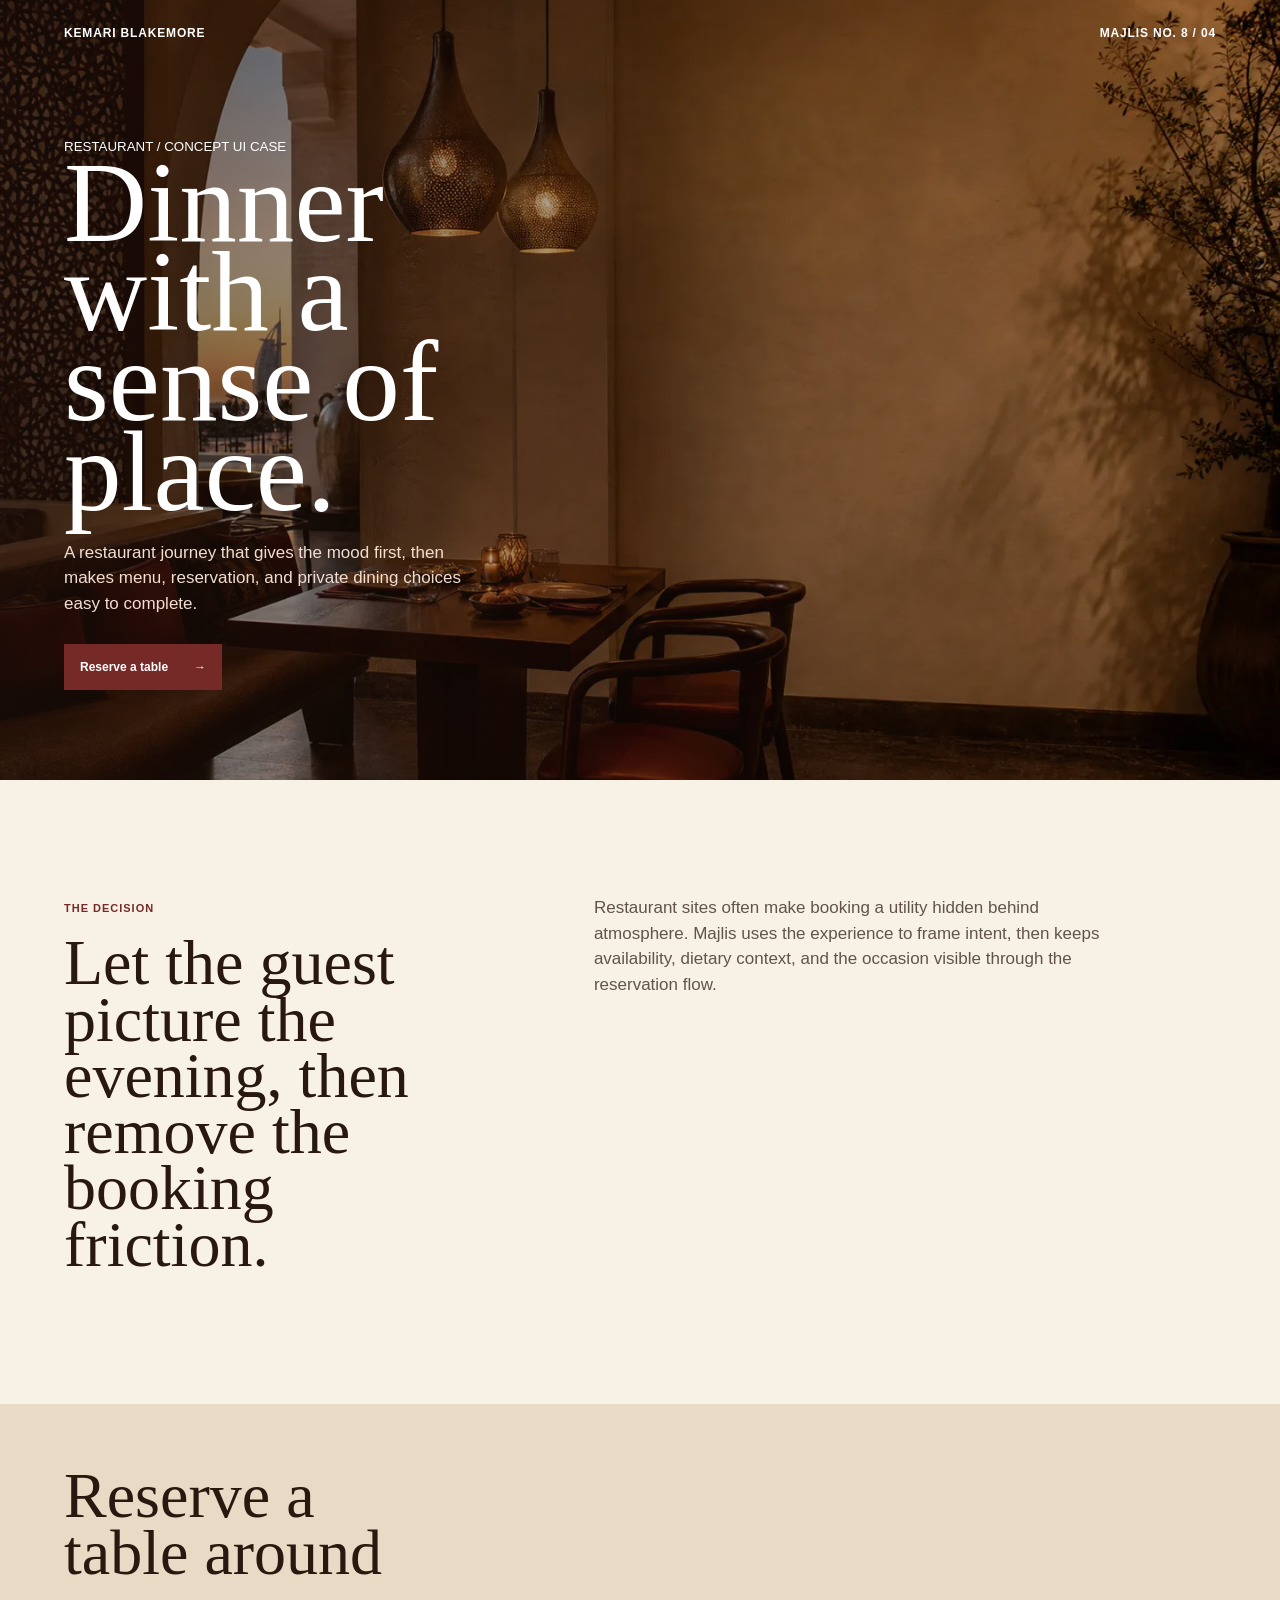
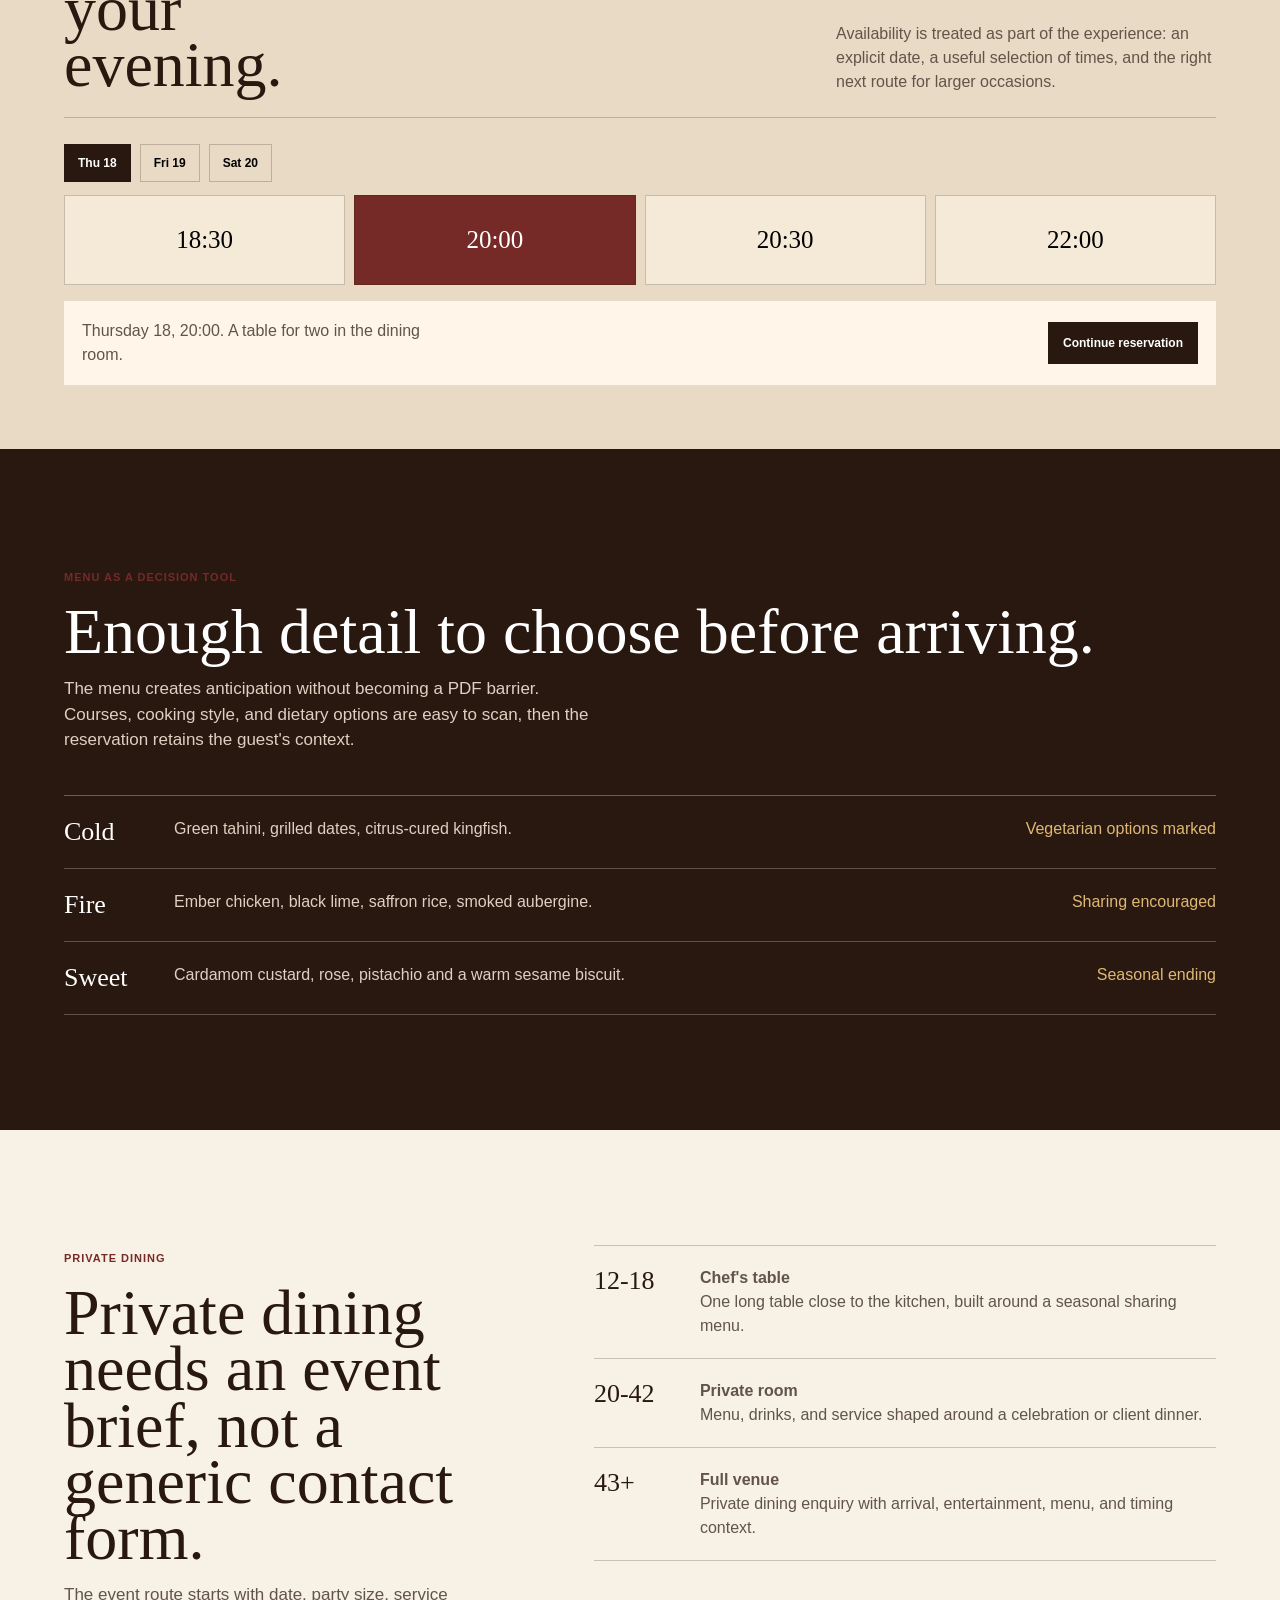
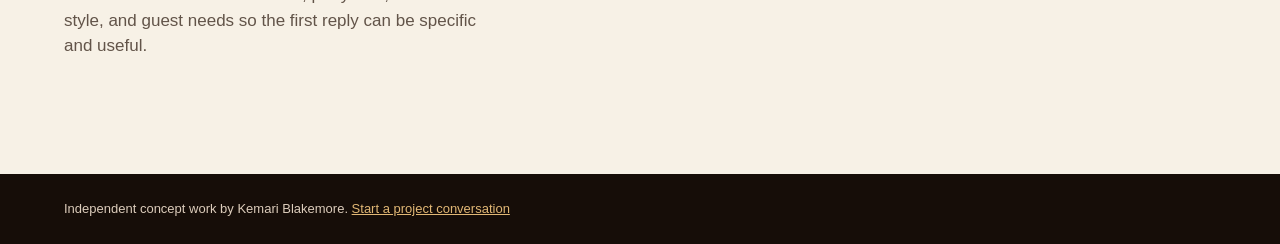
==== majlis/index.html @ f05e5513 "Isolate client case study routes" ====
<!doctype html><html lang="en"><head><meta charset="utf-8"><meta name="viewport" content="width=device-width,initial-scale=1"><title>Majlis No. 8 | Concept</title><style>:root{--ink:#28180f;--sand:#e8dac4;--wine:#762a27;--gold:#b98a4c;--cream:#f7f1e6;--line:rgba(40,24,15,.22)}*{box-sizing:border-box}body{margin:0;background:var(--cream);color:var(--ink);font-family:Inter,Arial,sans-serif;line-height:1.5}a{color:inherit}.nav{position:absolute;z-index:2;left:0;right:0;display:flex;justify-content:space-between;padding:24px 5vw;color:#fff;font-size:12px;font-weight:900;letter-spacing:.07em}.nav a{text-decoration:none}.hero{min-height:780px;position:relative;display:flex;align-items:end;padding:7vw 5vw;background:linear-gradient(90deg,rgba(33,17,10,.62),rgba(33,17,10,.05)),url('../assets/majlis-interior.webp') center/cover;color:#fff}.hero h1{max-width:8ch;margin:0;font:400 clamp(65px,9vw,132px)/.78 Georgia,serif}.hero p{max-width:420px;margin:23px 0 0;color:#f1ded1;font-size:17px}.button{display:inline-flex;justify-content:space-between;gap:26px;margin-top:28px;padding:14px 16px;background:var(--wine);color:#fff;text-decoration:none;font-size:12px;font-weight:900}.intro,.private{display:grid;grid-template-columns:.8fr 1.2fr;gap:9vw;padding:9vw 5vw}.intro small,.private small,.menu small{color:var(--wine);font-size:11px;font-weight:900;letter-spacing:.09em}.intro h2,.private h2,.menu h2{margin:16px 0;font:400 clamp(43px,5vw,78px)/.88 Georgia,serif}.intro p,.private p,.menu p{max-width:540px;margin:0;color:#625449;font-size:17px}.booking{padding:5vw;background:var(--sand)}.booking-head{display:flex;justify-content:space-between;align-items:end;gap:30px;border-bottom:1px solid var(--line);padding-bottom:23px}.booking h2{max-width:10ch;margin:0;font:400 clamp(42px,5vw,72px)/.88 Georgia,serif}.booking p{max-width:380px;margin:0;color:#625449}.dates{display:flex;gap:9px;flex-wrap:wrap;margin-top:26px}.date{padding:11px 13px;border:1px solid var(--line);background:transparent;font-size:12px;font-weight:900;cursor:pointer}.date[aria-pressed=true]{background:var(--ink);color:#fff}.slots{display:grid;grid-template-columns:repeat(4,1fr);gap:9px;margin-top:13px}.slot{min-height:90px;border:1px solid var(--line);background:#f5ead8;cursor:pointer;font:400 25px Georgia,serif}.slot[aria-pressed=true]{background:var(--wine);color:#fff}.reservation{display:flex;justify-content:space-between;gap:25px;align-items:center;margin-top:16px;padding:18px;background:#fff6e9}.reservation p{margin:0;color:#625449}.reservation a{padding:12px 15px;background:var(--ink);color:#fff;text-decoration:none;font-size:12px;font-weight:900}.menu{padding:9vw 5vw;background:var(--ink);color:#fff}.menu p{color:#ded0c2}.course-list{border-top:1px solid rgba(255,255,255,.3);margin-top:42px}.course{display:grid;grid-template-columns:90px 1fr auto;gap:20px;padding:21px 0;border-bottom:1px solid rgba(255,255,255,.25)}.course b{font:400 26px Georgia,serif}.course span{color:#ded0c2}.course em{color:#dfb874;font-style:normal}.private{background:var(--cream)}.private-list{border-top:1px solid var(--line)}.private-list div{display:grid;grid-template-columns:88px 1fr;gap:18px;padding:20px 0;border-bottom:1px solid var(--line)}.private-list b{font:400 26px Georgia,serif}.private-list span{color:#625449}.foot{padding:25px 5vw;background:#160d08;color:#dcccbb;font-size:13px}.foot a{color:#e1b775}@media(max-width:760px){.hero{min-height:650px;padding:110px 28px 48px}.intro,.private{grid-template-columns:1fr;gap:35px;padding:70px 28px}.booking,.menu{padding:70px 28px}.booking-head{display:block}.booking-head p{margin-top:18px}.slots{grid-template-columns:repeat(2,1fr)}.reservation{display:block}.reservation a{display:block;margin-top:14px;text-align:center}.course{grid-template-columns:52px 1fr}.course em{grid-column:2}.private{gap:32px}}</style></head><body><nav class="nav"><span>KEMARI BLAKEMORE</span><span>MAJLIS NO. 8 / 04</span></nav><main><section class="hero"><div><small>RESTAURANT / CONCEPT UI CASE</small><h1>Dinner with a sense of place.</h1><p>A restaurant journey that gives the mood first, then makes menu, reservation, and private dining choices easy to complete.</p><a class="button" href="#reserve">Reserve a table <span>&rarr;</span></a></div></section><section class="intro"><div><small>THE DECISION</small><h2>Let the guest picture the evening, then remove the booking friction.</h2></div><p>Restaurant sites often make booking a utility hidden behind atmosphere. Majlis uses the experience to frame intent, then keeps availability, dietary context, and the occasion visible through the reservation flow.</p></section><section class="booking" id="reserve"><div class="booking-head"><h2>Reserve a table around your evening.</h2><p>Availability is treated as part of the experience: an explicit date, a useful selection of times, and the right next route for larger occasions.</p></div><div class="dates" aria-label="Dates"><button class="date" aria-pressed="true">Thu 18</button><button class="date" aria-pressed="false">Fri 19</button><button class="date" aria-pressed="false">Sat 20</button></div><div class="slots" aria-label="Times"><button class="slot" aria-pressed="false">18:30</button><button class="slot" aria-pressed="true">20:00</button><button class="slot" aria-pressed="false">20:30</button><button class="slot" aria-pressed="false">22:00</button></div><div class="reservation"><p id="booking-copy">Thursday 18, 20:00. A table for two in the dining room.</p><a href="mailto:kemariblakemore734@gmail.com?subject=Majlis%20reservation">Continue reservation</a></div></section><section class="menu"><small>MENU AS A DECISION TOOL</small><h2>Enough detail to choose before arriving.</h2><p>The menu creates anticipation without becoming a PDF barrier. Courses, cooking style, and dietary options are easy to scan, then the reservation retains the guest's context.</p><div class="course-list"><div class="course"><b>Cold</b><span>Green tahini, grilled dates, citrus-cured kingfish.</span><em>Vegetarian options marked</em></div><div class="course"><b>Fire</b><span>Ember chicken, black lime, saffron rice, smoked aubergine.</span><em>Sharing encouraged</em></div><div class="course"><b>Sweet</b><span>Cardamom custard, rose, pistachio and a warm sesame biscuit.</span><em>Seasonal ending</em></div></div></section><section class="private"><div><small>PRIVATE DINING</small><h2>Private dining needs an event brief, not a generic contact form.</h2><p>The event route starts with date, party size, service style, and guest needs so the first reply can be specific and useful.</p></div><div class="private-list"><div><b>12-18</b><span><strong>Chef's table</strong><br>One long table close to the kitchen, built around a seasonal sharing menu.</span></div><div><b>20-42</b><span><strong>Private room</strong><br>Menu, drinks, and service shaped around a celebration or client dinner.</span></div><div><b>43+</b><span><strong>Full venue</strong><br>Private dining enquiry with arrival, entertainment, menu, and timing context.</span></div></div></section></main><footer class="foot">Independent concept work by Kemari Blakemore. <a href="mailto:kemariblakemore734@gmail.com">Start a project conversation</a></footer><script>let date='Thursday 18',time='20:00';const render=()=>document.querySelector('#booking-copy').textContent=date+', '+time+'. A table for two in the dining room.';document.querySelectorAll('.date').forEach(b=>b.addEventListener('click',()=>{document.querySelectorAll('.date').forEach(x=>x.setAttribute('aria-pressed','false'));b.setAttribute('aria-pressed','true');date=b.textContent.replace('Thu','Thursday').replace('Fri','Friday').replace('Sat','Saturday');render()}));document.querySelectorAll('.slot').forEach(b=>b.addEventListener('click',()=>{document.querySelectorAll('.slot').forEach(x=>x.setAttribute('aria-pressed','false'));b.setAttribute('aria-pressed','true');time=b.textContent;render()}));</script></body></html>
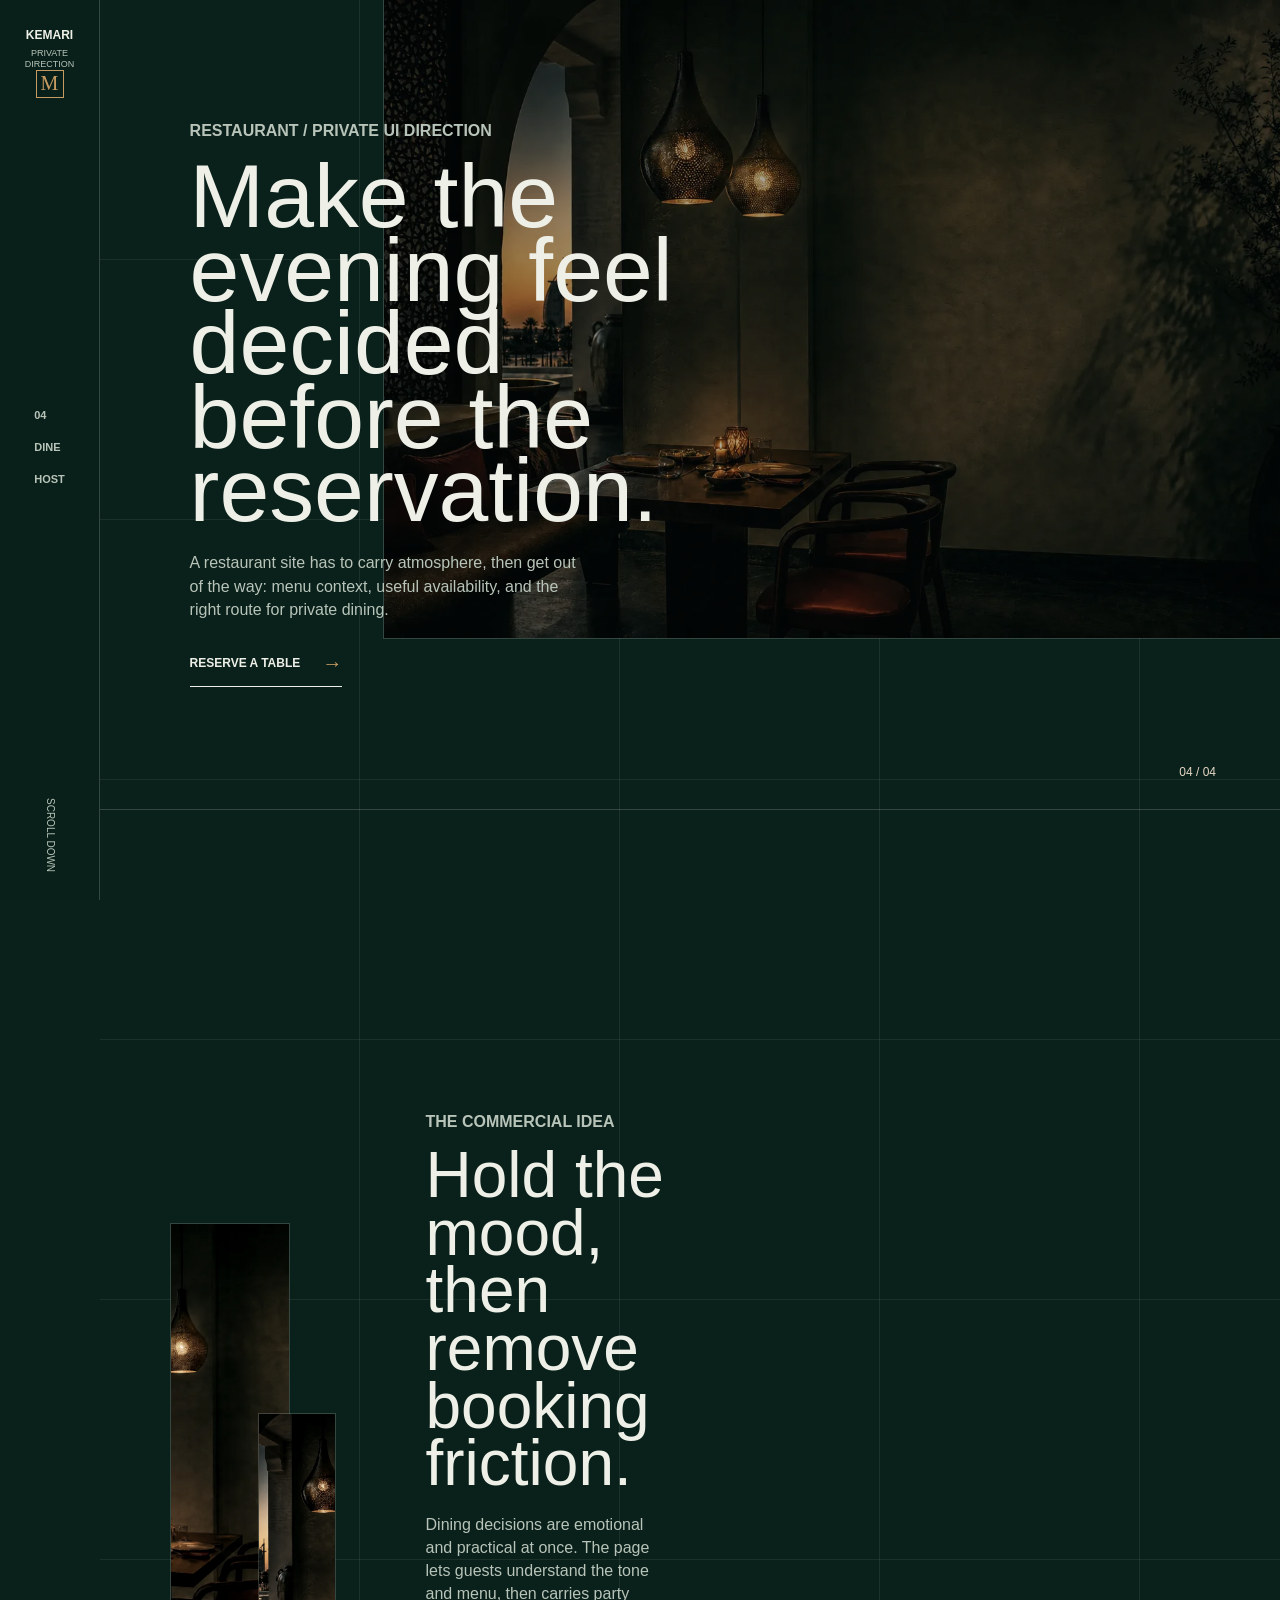
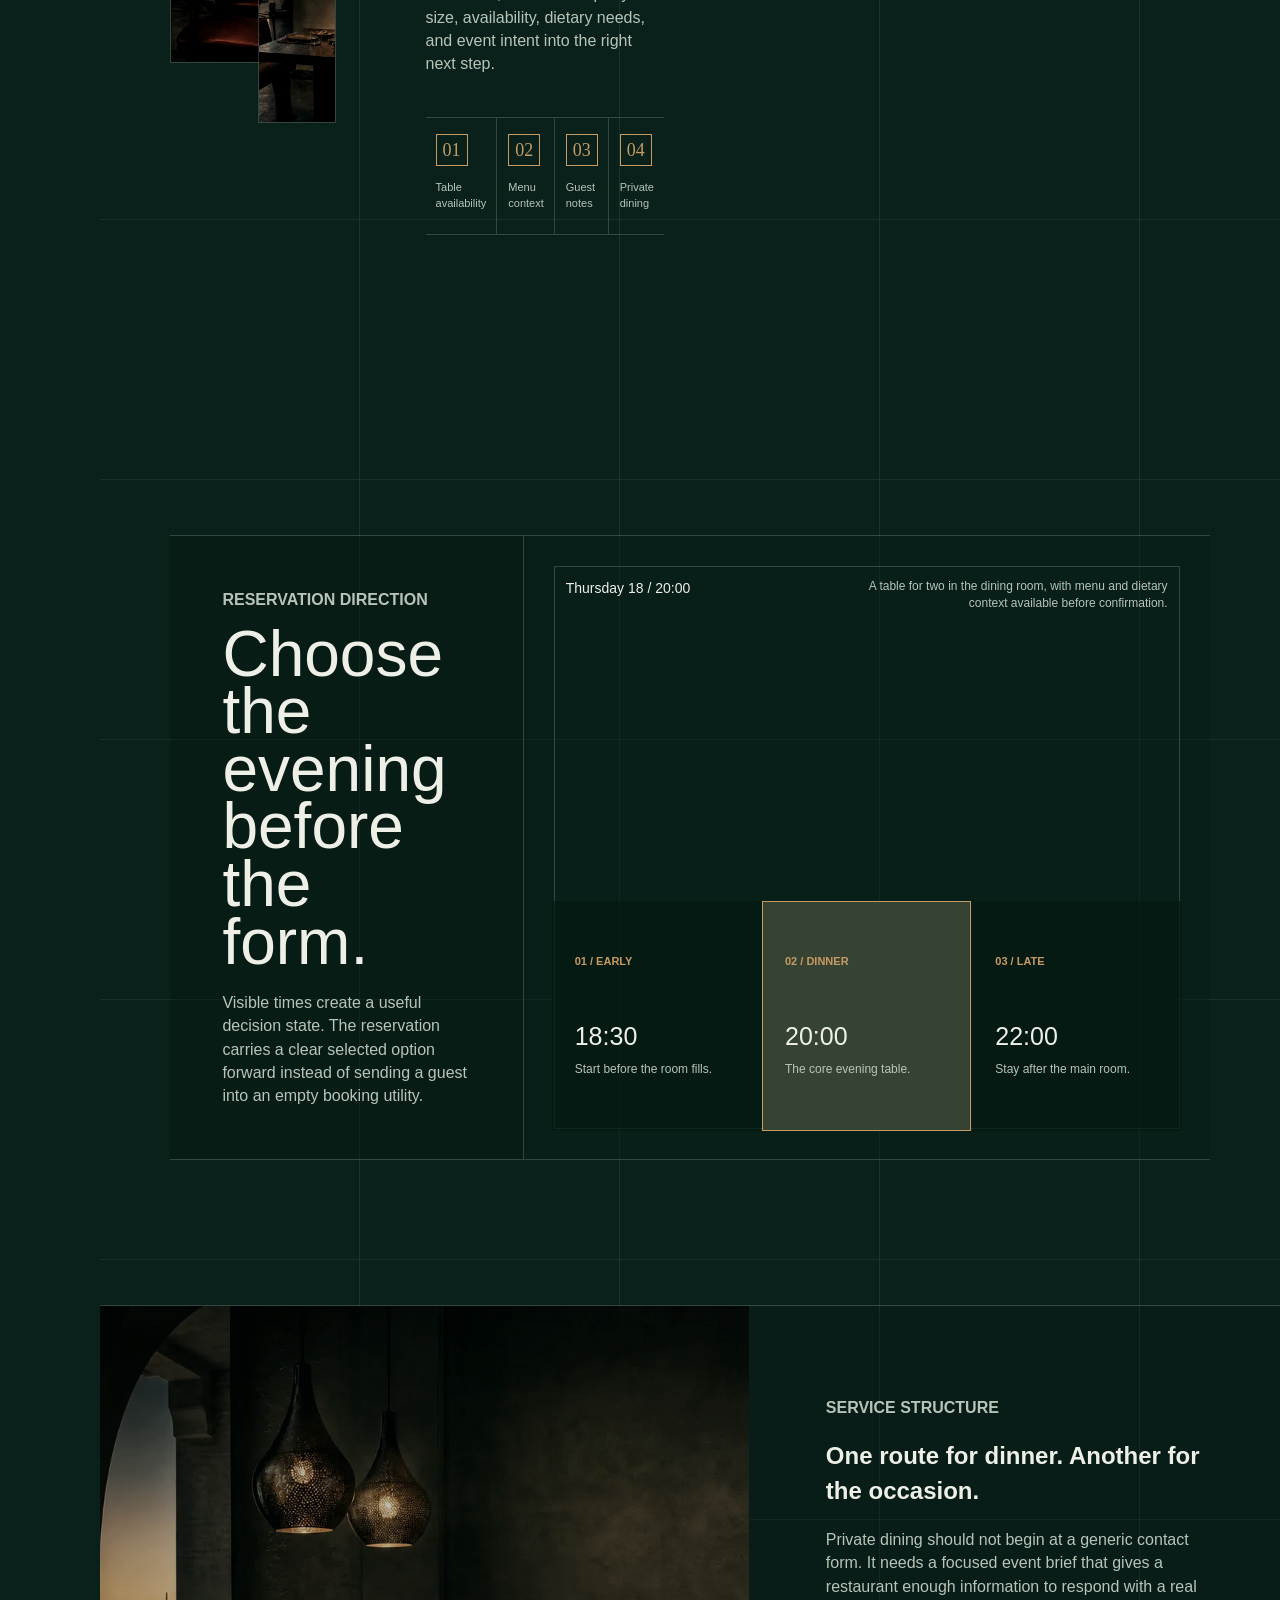
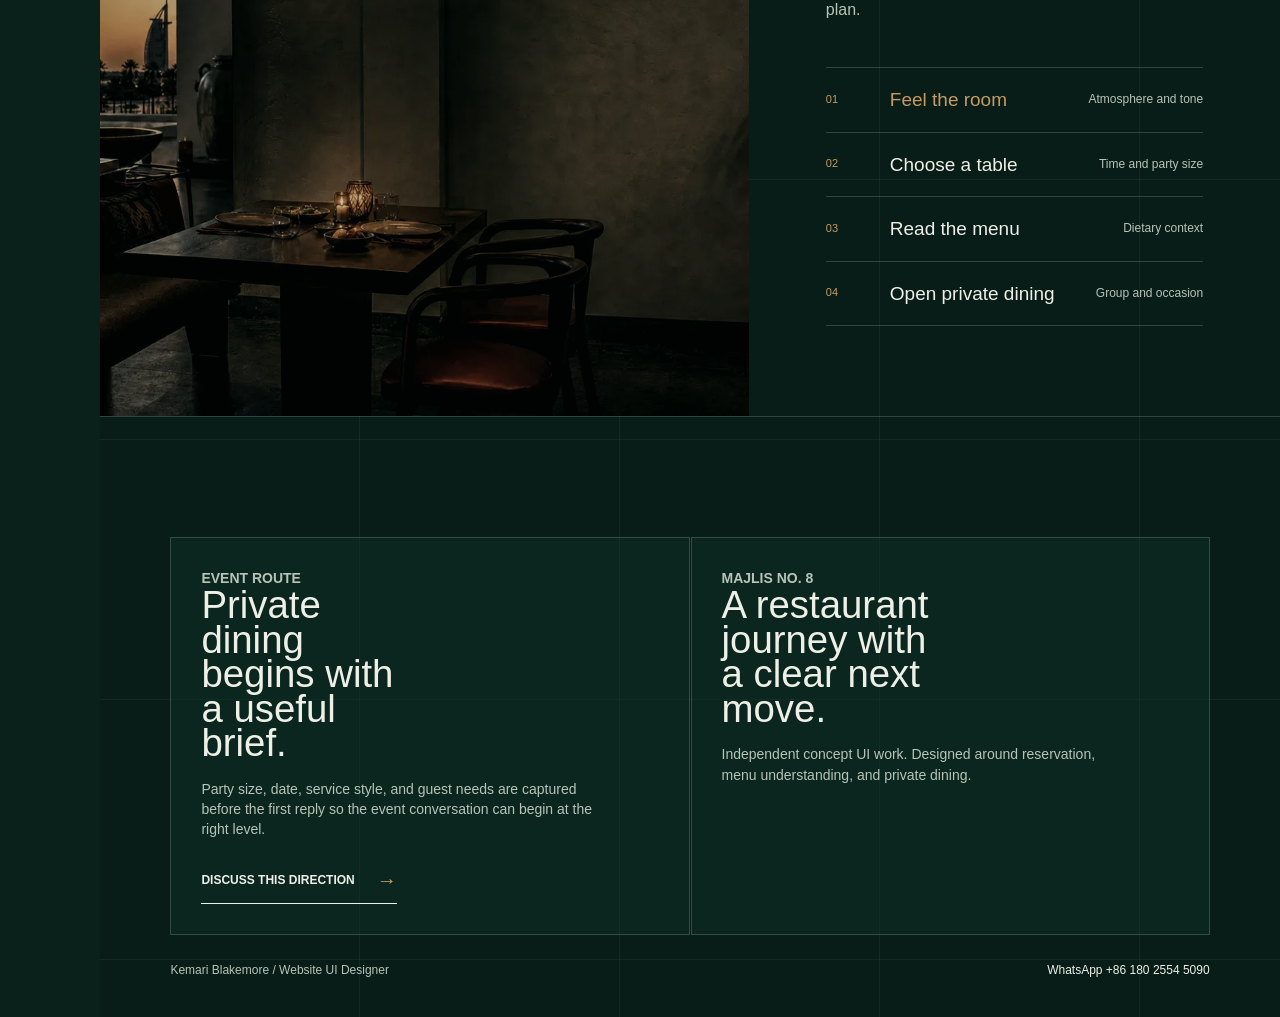
==== commit 57902e37: "Rebuild sector cases with editorial layout" ====
--- a/majlis/index.html
+++ b/majlis/index.html
@@ -1 +1,23 @@
-<!doctype html><html lang="en"><head><meta charset="utf-8"><meta name="viewport" content="width=device-width,initial-scale=1"><title>Majlis No. 8 | Concept</title><style>:root{--ink:#28180f;--sand:#e8dac4;--wine:#762a27;--gold:#b98a4c;--cream:#f7f1e6;--line:rgba(40,24,15,.22)}*{box-sizing:border-box}body{margin:0;background:var(--cream);color:var(--ink);font-family:Inter,Arial,sans-serif;line-height:1.5}a{color:inherit}.nav{position:absolute;z-index:2;left:0;right:0;display:flex;justify-content:space-between;padding:24px 5vw;color:#fff;font-size:12px;font-weight:900;letter-spacing:.07em}.nav a{text-decoration:none}.hero{min-height:780px;position:relative;display:flex;align-items:end;padding:7vw 5vw;background:linear-gradient(90deg,rgba(33,17,10,.62),rgba(33,17,10,.05)),url('../assets/majlis-interior.webp') center/cover;color:#fff}.hero h1{max-width:8ch;margin:0;font:400 clamp(65px,9vw,132px)/.78 Georgia,serif}.hero p{max-width:420px;margin:23px 0 0;color:#f1ded1;font-size:17px}.button{display:inline-flex;justify-content:space-between;gap:26px;margin-top:28px;padding:14px 16px;background:var(--wine);color:#fff;text-decoration:none;font-size:12px;font-weight:900}.intro,.private{display:grid;grid-template-columns:.8fr 1.2fr;gap:9vw;padding:9vw 5vw}.intro small,.private small,.menu small{color:var(--wine);font-size:11px;font-weight:900;letter-spacing:.09em}.intro h2,.private h2,.menu h2{margin:16px 0;font:400 clamp(43px,5vw,78px)/.88 Georgia,serif}.intro p,.private p,.menu p{max-width:540px;margin:0;color:#625449;font-size:17px}.booking{padding:5vw;background:var(--sand)}.booking-head{display:flex;justify-content:space-between;align-items:end;gap:30px;border-bottom:1px solid var(--line);padding-bottom:23px}.booking h2{max-width:10ch;margin:0;font:400 clamp(42px,5vw,72px)/.88 Georgia,serif}.booking p{max-width:380px;margin:0;color:#625449}.dates{display:flex;gap:9px;flex-wrap:wrap;margin-top:26px}.date{padding:11px 13px;border:1px solid var(--line);background:transparent;font-size:12px;font-weight:900;cursor:pointer}.date[aria-pressed=true]{background:var(--ink);color:#fff}.slots{display:grid;grid-template-columns:repeat(4,1fr);gap:9px;margin-top:13px}.slot{min-height:90px;border:1px solid var(--line);background:#f5ead8;cursor:pointer;font:400 25px Georgia,serif}.slot[aria-pressed=true]{background:var(--wine);color:#fff}.reservation{display:flex;justify-content:space-between;gap:25px;align-items:center;margin-top:16px;padding:18px;background:#fff6e9}.reservation p{margin:0;color:#625449}.reservation a{padding:12px 15px;background:var(--ink);color:#fff;text-decoration:none;font-size:12px;font-weight:900}.menu{padding:9vw 5vw;background:var(--ink);color:#fff}.menu p{color:#ded0c2}.course-list{border-top:1px solid rgba(255,255,255,.3);margin-top:42px}.course{display:grid;grid-template-columns:90px 1fr auto;gap:20px;padding:21px 0;border-bottom:1px solid rgba(255,255,255,.25)}.course b{font:400 26px Georgia,serif}.course span{color:#ded0c2}.course em{color:#dfb874;font-style:normal}.private{background:var(--cream)}.private-list{border-top:1px solid var(--line)}.private-list div{display:grid;grid-template-columns:88px 1fr;gap:18px;padding:20px 0;border-bottom:1px solid var(--line)}.private-list b{font:400 26px Georgia,serif}.private-list span{color:#625449}.foot{padding:25px 5vw;background:#160d08;color:#dcccbb;font-size:13px}.foot a{color:#e1b775}@media(max-width:760px){.hero{min-height:650px;padding:110px 28px 48px}.intro,.private{grid-template-columns:1fr;gap:35px;padding:70px 28px}.booking,.menu{padding:70px 28px}.booking-head{display:block}.booking-head p{margin-top:18px}.slots{grid-template-columns:repeat(2,1fr)}.reservation{display:block}.reservation a{display:block;margin-top:14px;text-align:center}.course{grid-template-columns:52px 1fr}.course em{grid-column:2}.private{gap:32px}}</style></head><body><nav class="nav"><span>KEMARI BLAKEMORE</span><span>MAJLIS NO. 8 / 04</span></nav><main><section class="hero"><div><small>RESTAURANT / CONCEPT UI CASE</small><h1>Dinner with a sense of place.</h1><p>A restaurant journey that gives the mood first, then makes menu, reservation, and private dining choices easy to complete.</p><a class="button" href="#reserve">Reserve a table <span>&rarr;</span></a></div></section><section class="intro"><div><small>THE DECISION</small><h2>Let the guest picture the evening, then remove the booking friction.</h2></div><p>Restaurant sites often make booking a utility hidden behind atmosphere. Majlis uses the experience to frame intent, then keeps availability, dietary context, and the occasion visible through the reservation flow.</p></section><section class="booking" id="reserve"><div class="booking-head"><h2>Reserve a table around your evening.</h2><p>Availability is treated as part of the experience: an explicit date, a useful selection of times, and the right next route for larger occasions.</p></div><div class="dates" aria-label="Dates"><button class="date" aria-pressed="true">Thu 18</button><button class="date" aria-pressed="false">Fri 19</button><button class="date" aria-pressed="false">Sat 20</button></div><div class="slots" aria-label="Times"><button class="slot" aria-pressed="false">18:30</button><button class="slot" aria-pressed="true">20:00</button><button class="slot" aria-pressed="false">20:30</button><button class="slot" aria-pressed="false">22:00</button></div><div class="reservation"><p id="booking-copy">Thursday 18, 20:00. A table for two in the dining room.</p><a href="mailto:kemariblakemore734@gmail.com?subject=Majlis%20reservation">Continue reservation</a></div></section><section class="menu"><small>MENU AS A DECISION TOOL</small><h2>Enough detail to choose before arriving.</h2><p>The menu creates anticipation without becoming a PDF barrier. Courses, cooking style, and dietary options are easy to scan, then the reservation retains the guest's context.</p><div class="course-list"><div class="course"><b>Cold</b><span>Green tahini, grilled dates, citrus-cured kingfish.</span><em>Vegetarian options marked</em></div><div class="course"><b>Fire</b><span>Ember chicken, black lime, saffron rice, smoked aubergine.</span><em>Sharing encouraged</em></div><div class="course"><b>Sweet</b><span>Cardamom custard, rose, pistachio and a warm sesame biscuit.</span><em>Seasonal ending</em></div></div></section><section class="private"><div><small>PRIVATE DINING</small><h2>Private dining needs an event brief, not a generic contact form.</h2><p>The event route starts with date, party size, service style, and guest needs so the first reply can be specific and useful.</p></div><div class="private-list"><div><b>12-18</b><span><strong>Chef's table</strong><br>One long table close to the kitchen, built around a seasonal sharing menu.</span></div><div><b>20-42</b><span><strong>Private room</strong><br>Menu, drinks, and service shaped around a celebration or client dinner.</span></div><div><b>43+</b><span><strong>Full venue</strong><br>Private dining enquiry with arrival, entertainment, menu, and timing context.</span></div></div></section></main><footer class="foot">Independent concept work by Kemari Blakemore. <a href="mailto:kemariblakemore734@gmail.com">Start a project conversation</a></footer><script>let date='Thursday 18',time='20:00';const render=()=>document.querySelector('#booking-copy').textContent=date+', '+time+'. A table for two in the dining room.';document.querySelectorAll('.date').forEach(b=>b.addEventListener('click',()=>{document.querySelectorAll('.date').forEach(x=>x.setAttribute('aria-pressed','false'));b.setAttribute('aria-pressed','true');date=b.textContent.replace('Thu','Thursday').replace('Fri','Friday').replace('Sat','Saturday');render()}));document.querySelectorAll('.slot').forEach(b=>b.addEventListener('click',()=>{document.querySelectorAll('.slot').forEach(x=>x.setAttribute('aria-pressed','false'));b.setAttribute('aria-pressed','true');time=b.textContent;render()}));</script></body></html>
+<!doctype html>
+<html lang="en">
+<head>
+  <meta charset="utf-8">
+  <meta name="viewport" content="width=device-width, initial-scale=1">
+  <meta name="description" content="Majlis No. 8 restaurant concept by Kemari Blakemore.">
+  <title>Majlis No. 8 | Private UI Direction</title>
+  <link rel="preload" as="image" href="../assets/majlis-graded.webp" fetchpriority="high">
+  <link rel="stylesheet" href="../assets/case-editorial.css">
+  <style>:root{--case-bg:#0a211b;--case-panel:#364333;--case-accent:#c69b62;--case-soft:#e6d7c5}</style>
+</head>
+<body>
+  <aside class="case-rail" aria-label="Majlis direction"><div class="rail-brand">KEMARI<small>PRIVATE DIRECTION</small></div><div class="rail-mark" aria-hidden="true">M</div><div class="rail-social" aria-hidden="true"><span>04</span><span>DINE</span><span>HOST</span></div><div class="rail-scroll">SCROLL DOWN</div></aside>
+  <main class="case-main">
+    <section class="case-hero editorial-grid" aria-labelledby="majlis-title"><figure class="hero-media"><img src="../assets/majlis-graded.webp" alt="Moody dark green Arabic restaurant interior with brass pendants"></figure><div class="hero-copy"><p class="eyebrow">Restaurant / private UI direction</p><h1 id="majlis-title">Make the evening feel decided before the reservation.</h1><p>A restaurant site has to carry atmosphere, then get out of the way: menu context, useful availability, and the right route for private dining.</p><a class="text-link" href="#reserve">Reserve a table <span aria-hidden="true">&rarr;</span></a></div><span class="corner-index">04 / 04</span></section>
+    <section class="signature editorial-grid"><div class="section-inner signature"><div class="stacked-visual"><figure class="primary-image"><img src="../assets/majlis-graded.webp" alt="Majlis dining room at dusk"></figure><figure class="secondary-image"><img src="../assets/majlis-graded.webp" alt="Close restaurant table detail beneath pendant lights" style="object-position:25% 74%"></figure></div><div class="signature-copy"><p class="eyebrow">The commercial idea</p><h2>Hold the mood, then remove booking friction.</h2><p>Dining decisions are emotional and practical at once. The page lets guests understand the tone and menu, then carries party size, availability, dietary needs, and event intent into the right next step.</p><div class="icon-row"><div><b>01</b><span>Table availability</span></div><div><b>02</b><span>Menu context</span></div><div><b>03</b><span>Guest notes</span></div><div><b>04</b><span>Private dining</span></div></div></div></div></section>
+    <section class="decision-board editorial-grid" id="reserve"><div class="section-inner decision-wrap"><div class="decision-head"><p class="eyebrow">Reservation direction</p><h2>Choose the evening before the form.</h2><p>Visible times create a useful decision state. The reservation carries a clear selected option forward instead of sending a guest into an empty booking utility.</p></div><div class="decision-stage"><div class="decision-output"><strong id="majlis-output">Thursday 18 / 20:00</strong><p id="majlis-copy">A table for two in the dining room, with menu and dietary context available before confirmation.</p></div><button class="decision-card" data-choice="Thursday 18 / 18:30" data-copy="An early table for two, held around an aperitif and a longer menu introduction." aria-pressed="false"><small>01 / EARLY</small><b>18:30</b><span>Start before the room fills.</span></button><button class="decision-card" data-choice="Thursday 18 / 20:00" data-copy="A table for two in the dining room, with menu and dietary context available before confirmation." aria-pressed="true"><small>02 / DINNER</small><b>20:00</b><span>The core evening table.</span></button><button class="decision-card" data-choice="Thursday 18 / 22:00" data-copy="A later table held for dessert, slower conversation, and an evening-led service." aria-pressed="false"><small>03 / LATE</small><b>22:00</b><span>Stay after the main room.</span></button></div></div></section>
+    <section class="process editorial-grid"><figure class="process-image"><img src="../assets/majlis-graded.webp" alt="Dark green restaurant interior and set private table" style="object-position:40% 58%"></figure><div class="process-copy"><p class="eyebrow">Service structure</p><h2>One route for dinner. Another for the occasion.</h2><p>Private dining should not begin at a generic contact form. It needs a focused event brief that gives a restaurant enough information to respond with a real plan.</p><div class="step-list"><button aria-pressed="true"><small>01</small><b>Feel the room</b><span>Atmosphere and tone</span></button><button aria-pressed="false"><small>02</small><b>Choose a table</b><span>Time and party size</span></button><button aria-pressed="false"><small>03</small><b>Read the menu</b><span>Dietary context</span></button><button aria-pressed="false"><small>04</small><b>Open private dining</b><span>Group and occasion</span></button></div></div></section>
+    <footer class="case-footer"><section class="footer-tile"><p class="eyebrow">Event route</p><h2>Private dining begins with a useful brief.</h2><p>Party size, date, service style, and guest needs are captured before the first reply so the event conversation can begin at the right level.</p><a class="text-link" href="mailto:kemariblakemore734@gmail.com?subject=Majlis%20website%20direction">Discuss this direction <span aria-hidden="true">&rarr;</span></a></section><section class="footer-tile"><p class="eyebrow">Majlis No. 8</p><h2>A restaurant journey with a clear next move.</h2><p>Independent concept UI work. Designed around reservation, menu understanding, and private dining.</p></section><div class="footer-meta"><span>Kemari Blakemore / Website UI Designer</span><a href="https://wa.me/8618025545090">WhatsApp +86 180 2554 5090</a></div></footer>
+  </main>
+  <script>document.querySelectorAll('[data-choice]').forEach(button=>button.addEventListener('click',()=>{document.querySelectorAll('[data-choice]').forEach(item=>item.setAttribute('aria-pressed','false'));button.setAttribute('aria-pressed','true');document.querySelector('#majlis-output').textContent=button.dataset.choice;document.querySelector('#majlis-copy').textContent=button.dataset.copy}));</script>
+</body>
+</html>
--- a/assets/case-editorial.css
+++ b/assets/case-editorial.css
@@ -0,0 +1 @@
+:root{--case-bg:#09221c;--case-panel:#123c31;--case-ink:#eef0e8;--case-muted:#b8c4b9;--case-line:rgba(238,240,232,.18);--case-accent:#c9a16a;--case-soft:#ced7c2}*{box-sizing:border-box}html{scroll-behavior:smooth}body{margin:0;background:var(--case-bg);color:var(--case-ink);font-family:Arial,Helvetica,sans-serif;line-height:1.45}button{font:inherit}a{color:inherit}.case-rail{position:fixed;z-index:10;inset:0 auto 0 0;width:100px;display:flex;flex-direction:column;align-items:center;justify-content:space-between;padding:28px 14px;border-right:1px solid var(--case-line);background:#082019;color:var(--case-ink)}.rail-brand{font-size:12px;font-weight:800;line-height:1.2;text-align:center}.rail-brand small{display:block;margin-top:6px;color:var(--case-muted);font-size:9px;font-weight:400}.rail-mark{width:28px;height:28px;border:1px solid var(--case-accent);display:grid;place-items:center;color:var(--case-accent);font:400 20px Georgia,serif}.rail-social{display:grid;gap:16px;margin-top:auto;margin-bottom:auto}.rail-social span{color:var(--case-muted);font-size:11px;font-weight:800}.rail-scroll{writing-mode:vertical-rl;color:var(--case-muted);font-size:10px}.case-main{min-height:100vh;margin-left:100px;overflow:hidden;background-color:var(--case-bg);background-image:linear-gradient(to right,transparent 0,transparent calc(100% - 1px),rgba(238,240,232,.08) calc(100% - 1px)),linear-gradient(to bottom,transparent 0,transparent calc(100% - 1px),rgba(238,240,232,.07) calc(100% - 1px));background-size:260px 100%,100% 260px}.editorial-grid{position:relative}.section-inner{width:min(1220px,calc(100% - 11vw));margin:0 auto}.case-hero{min-height:810px;padding:0 0 76px;display:flex;align-items:end;border-bottom:1px solid var(--case-line)}.hero-media{position:absolute;top:0;right:0;width:76%;height:79%;margin:0;border-left:1px solid var(--case-line);border-bottom:1px solid var(--case-line);overflow:hidden}.hero-media::after{position:absolute;inset:0;content:"";background:rgba(3,12,10,.34)}.hero-media img{width:100%;height:100%;display:block;object-fit:cover}.hero-copy{position:relative;z-index:1;width:min(710px,63%);margin-left:clamp(32px,7vw,130px);padding:64px 52px 46px 0}.eyebrow{margin:0;color:var(--case-accent);font-size:11px;font-weight:800;text-transform:uppercase}.hero-copy h1{max-width:10ch;margin:18px 0 24px;font-size:clamp(58px,7vw,118px);font-weight:300;line-height:.82}.hero-copy p{max-width:390px;margin:0;color:var(--case-muted);font-size:16px}.text-link{display:inline-flex;align-items:center;gap:22px;margin-top:28px;padding-bottom:8px;border-bottom:1px solid var(--case-ink);color:var(--case-ink);font-size:12px;font-weight:800;text-decoration:none;text-transform:uppercase}.text-link span{color:var(--case-accent);font-size:20px}.corner-index{position:absolute;right:clamp(26px,5vw,90px);bottom:28px;z-index:2;color:var(--case-soft);font-size:12px}.signature{display:grid;grid-template-columns:.66fr .34fr;gap:clamp(38px,7vw,110px);align-items:center;padding:150px 0}.stacked-visual{position:relative;min-height:500px}.stacked-visual .primary-image{position:absolute;left:0;top:0;width:72%;height:440px;margin:0;border:1px solid var(--case-line);overflow:hidden}.stacked-visual .secondary-image{position:absolute;right:0;bottom:0;width:47%;height:310px;margin:0;border:1px solid var(--case-line);overflow:hidden}.stacked-visual img{width:100%;height:100%;object-fit:cover;display:block;filter:saturate(.72) contrast(1.07)}.signature-copy h2,.decision-head h2,.process-title h2{max-width:10ch;margin:14px 0 20px;font-size:clamp(40px,5vw,76px);font-weight:300;line-height:.9}.signature-copy p,.decision-head p,.process-copy p{max-width:460px;margin:0;color:var(--case-muted);font-size:16px}.icon-row{display:grid;grid-template-columns:repeat(4,1fr);gap:1px;margin-top:42px;border-top:1px solid var(--case-line);border-bottom:1px solid var(--case-line)}.icon-row div{min-height:116px;padding:16px 10px;border-right:1px solid var(--case-line)}.icon-row div:last-child{border-right:0}.icon-row b{display:grid;place-items:center;width:32px;height:32px;border:1px solid var(--case-accent);color:var(--case-accent);font:400 18px Georgia,serif}.icon-row span{display:block;margin-top:14px;color:var(--case-muted);font-size:11px}.decision-board{padding:0 0 145px}.decision-wrap{display:grid;grid-template-columns:.34fr .66fr;min-height:625px;border-top:1px solid var(--case-line);border-bottom:1px solid var(--case-line)}.decision-head{display:flex;flex-direction:column;justify-content:end;padding:52px;background:rgba(4,18,14,.34);border-right:1px solid var(--case-line)}.decision-stage{position:relative;display:grid;grid-template-columns:repeat(3,1fr);align-items:end;gap:1px;padding:110px 28px 28px;background:rgba(6,28,22,.42)}.decision-stage::before{position:absolute;inset:30px;content:"";border:1px solid var(--case-line);pointer-events:none}.decision-card{position:relative;z-index:1;min-height:230px;padding:22px;border:1px solid transparent;background:rgba(6,25,20,.74);color:var(--case-ink);text-align:left;cursor:pointer}.decision-card[aria-pressed=true]{background:var(--case-panel);border-color:var(--case-accent)}.decision-card small{display:block;color:var(--case-accent);font-size:11px;font-weight:800}.decision-card b{display:block;margin-top:55px;font-size:25px;font-weight:300;line-height:.95}.decision-card span{display:block;margin-top:12px;color:var(--case-muted);font-size:12px}.decision-output{position:absolute;top:42px;left:42px;right:42px;z-index:1;display:flex;justify-content:space-between;gap:30px;align-items:start}.decision-output strong{font-size:14px;font-weight:400}.decision-output p{max-width:310px;margin:0;color:var(--case-muted);font-size:12px;text-align:right}.process{display:grid;grid-template-columns:.55fr .45fr;min-height:710px;border-top:1px solid var(--case-line)}.process-image{position:relative;margin:0;overflow:hidden}.process-image::after{position:absolute;inset:0;content:"";background:rgba(3,14,11,.24)}.process-image img{width:100%;height:100%;display:block;object-fit:cover;filter:saturate(.72) contrast(1.05)}.process-copy{padding:clamp(46px,7vw,105px) clamp(34px,6vw,86px);background:rgba(4,19,15,.28)}.step-list{margin-top:46px;border-top:1px solid var(--case-line)}.step-list button{width:100%;display:grid;grid-template-columns:50px 1fr auto;gap:14px;align-items:center;padding:18px 0;border:0;border-bottom:1px solid var(--case-line);background:transparent;color:var(--case-ink);text-align:left;cursor:pointer}.step-list button[aria-pressed=true] b{color:var(--case-accent)}.step-list small{color:var(--case-accent);font-size:11px}.step-list b{font-size:19px;font-weight:400}.step-list span{color:var(--case-muted);font-size:12px}.case-footer{display:grid;grid-template-columns:1fr 1fr;gap:1px;padding:120px max(5.5vw,48px) 38px;border-top:1px solid var(--case-line);background:rgba(3,16,13,.25)}.footer-tile{min-height:220px;padding:30px;border:1px solid var(--case-line);background:rgba(13,52,42,.42)}.footer-tile h2{max-width:10ch;margin:0 0 18px;font-size:clamp(32px,3vw,52px);font-weight:300;line-height:.9}.footer-tile p{max-width:400px;margin:0;color:var(--case-muted);font-size:14px}.footer-tile .text-link{margin-top:26px}.footer-meta{grid-column:1/-1;display:flex;justify-content:space-between;gap:22px;padding-top:26px;color:var(--case-muted);font-size:12px}.footer-meta a{color:var(--case-ink);text-decoration:none}.sr-only{position:absolute;width:1px;height:1px;padding:0;margin:-1px;overflow:hidden;clip:rect(0,0,0,0);white-space:nowrap;border:0}@media(max-width:920px){.case-rail{position:relative;width:100%;height:64px;display:flex;flex-direction:row;padding:0 20px;border-right:0;border-bottom:1px solid var(--case-line)}.rail-brand{display:flex;align-items:center;gap:8px;text-align:left}.rail-brand small{margin:0}.rail-mark{width:24px;height:24px}.rail-social,.rail-scroll{display:none}.case-main{margin-left:0}.case-hero{min-height:720px}.hero-media{width:89%;height:67%}.hero-copy{width:76%;margin-left:6vw;padding:60px 28px 28px 0}.signature{grid-template-columns:1fr;gap:40px}.signature-copy{padding-left:12vw}.decision-wrap,.process{grid-template-columns:1fr}.decision-head{min-height:270px;border-right:0;border-bottom:1px solid var(--case-line)}.process-image{min-height:460px}.case-footer{padding:80px 5.5vw 30px}}@media(max-width:620px){.case-main{background-size:180px 100%,100% 180px}.section-inner{width:min(100% - 36px,1220px)}.case-hero{min-height:690px;padding-bottom:42px}.hero-media{width:100%;height:52%;border-left:0}.hero-copy{width:100%;margin:0;padding:38px 28px 0}.hero-copy h1{font-size:58px}.hero-copy p{font-size:15px}.corner-index{right:22px;bottom:18px}.signature{padding:80px 0}.stacked-visual{min-height:410px}.stacked-visual .primary-image{width:79%;height:330px}.stacked-visual .secondary-image{width:54%;height:210px}.signature-copy{padding-left:0}.icon-row{grid-template-columns:repeat(2,1fr)}.icon-row div:nth-child(2){border-right:0}.icon-row div:nth-child(-n+2){border-bottom:1px solid var(--case-line)}.decision-board{padding-bottom:80px}.decision-wrap{min-height:0}.decision-head{padding:38px 28px}.decision-stage{grid-template-columns:1fr;padding:106px 22px 22px}.decision-stage::before{inset:20px}.decision-card{min-height:140px}.decision-card b{margin-top:20px}.decision-output{top:34px;left:30px;right:30px}.decision-output p{display:none}.process-image{min-height:340px}.process-copy{padding:66px 28px}.case-footer{grid-template-columns:1fr;padding:70px 18px 26px}.footer-tile{min-height:195px}.footer-meta{display:block}.footer-meta a{display:block;margin-top:8px}}
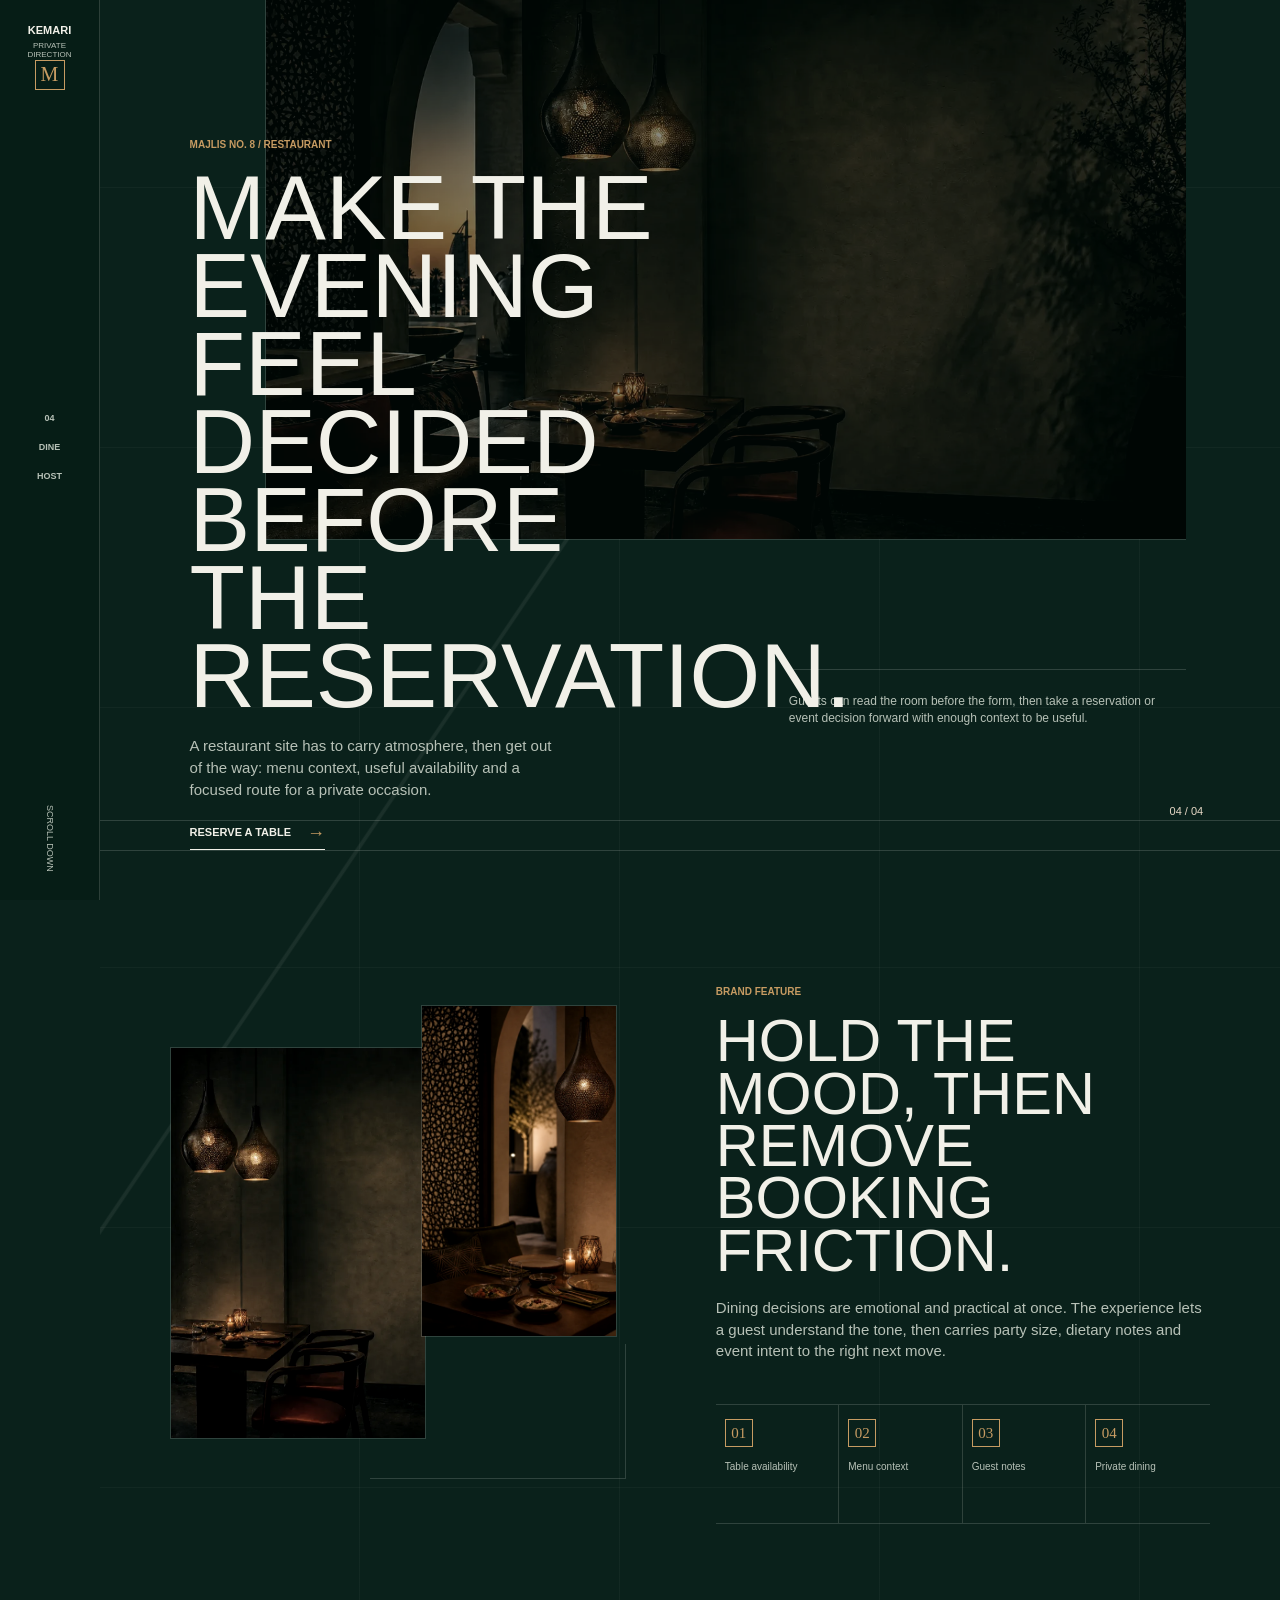
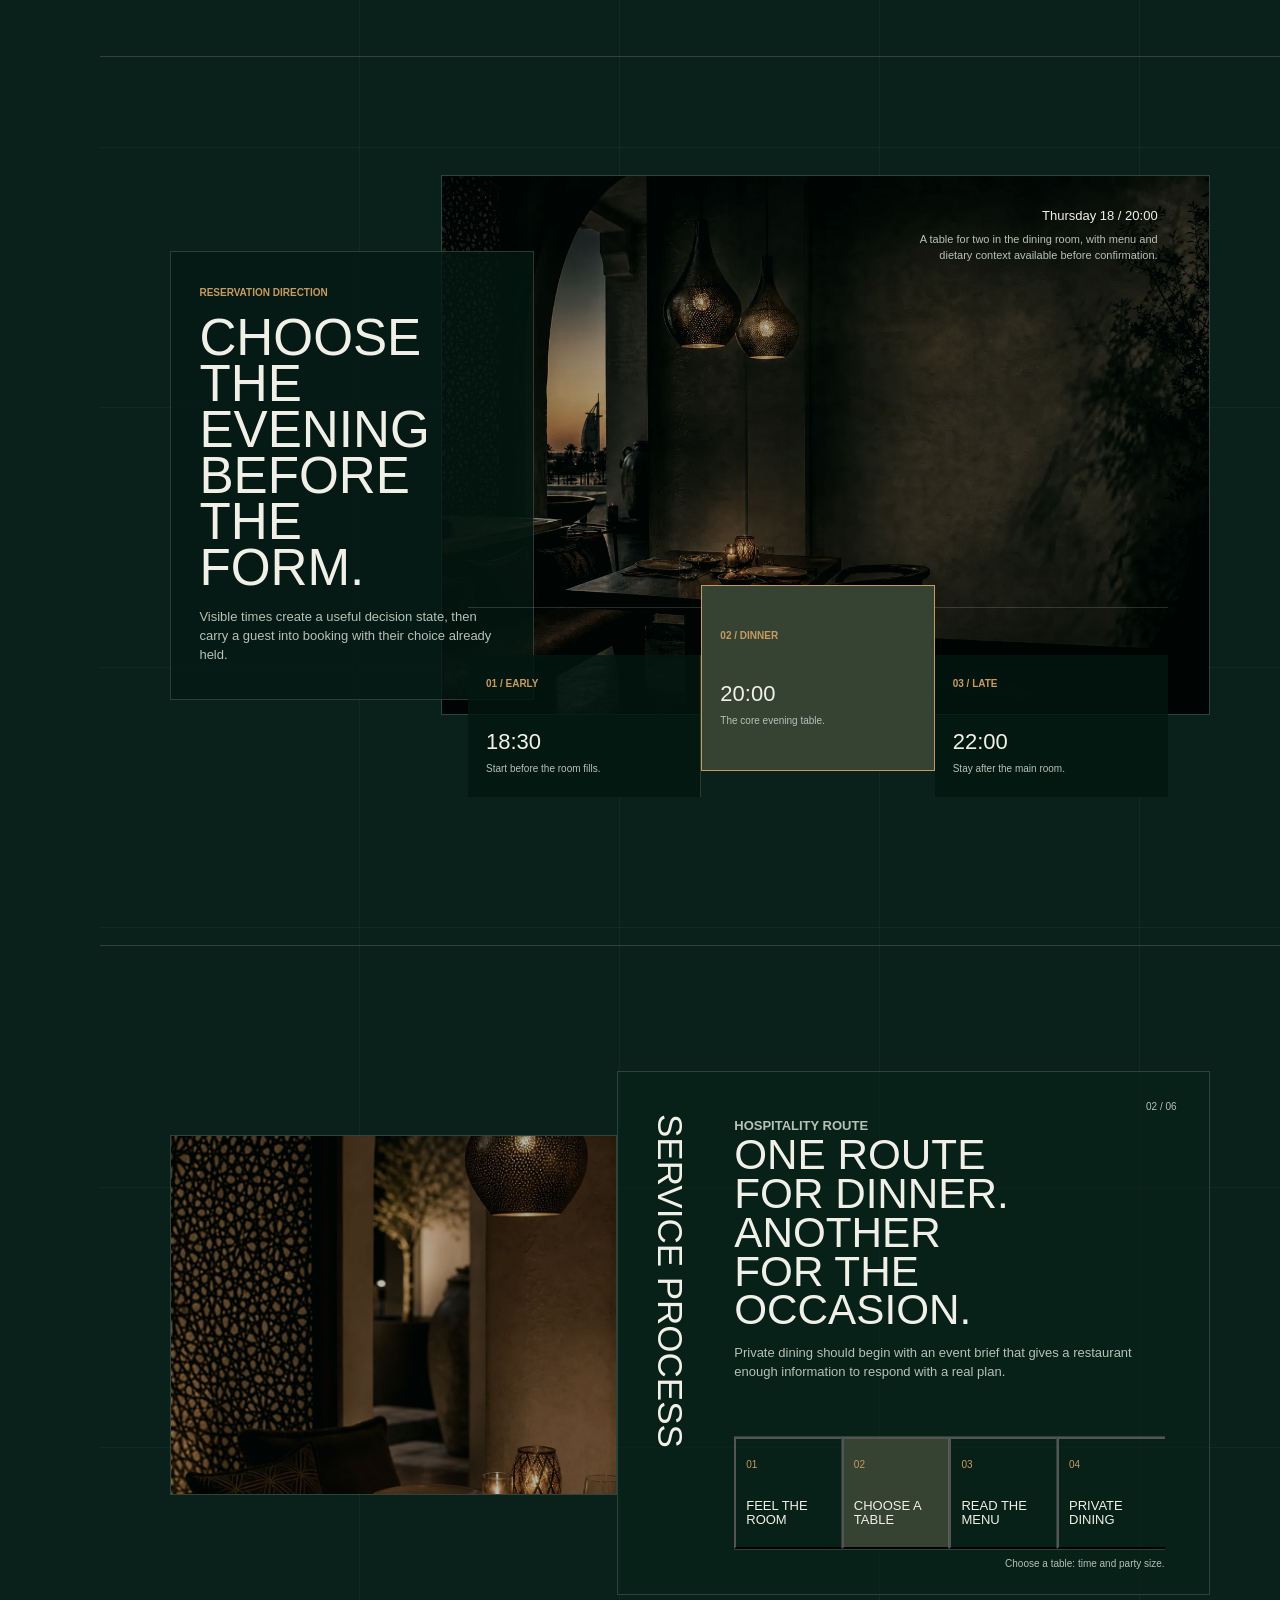
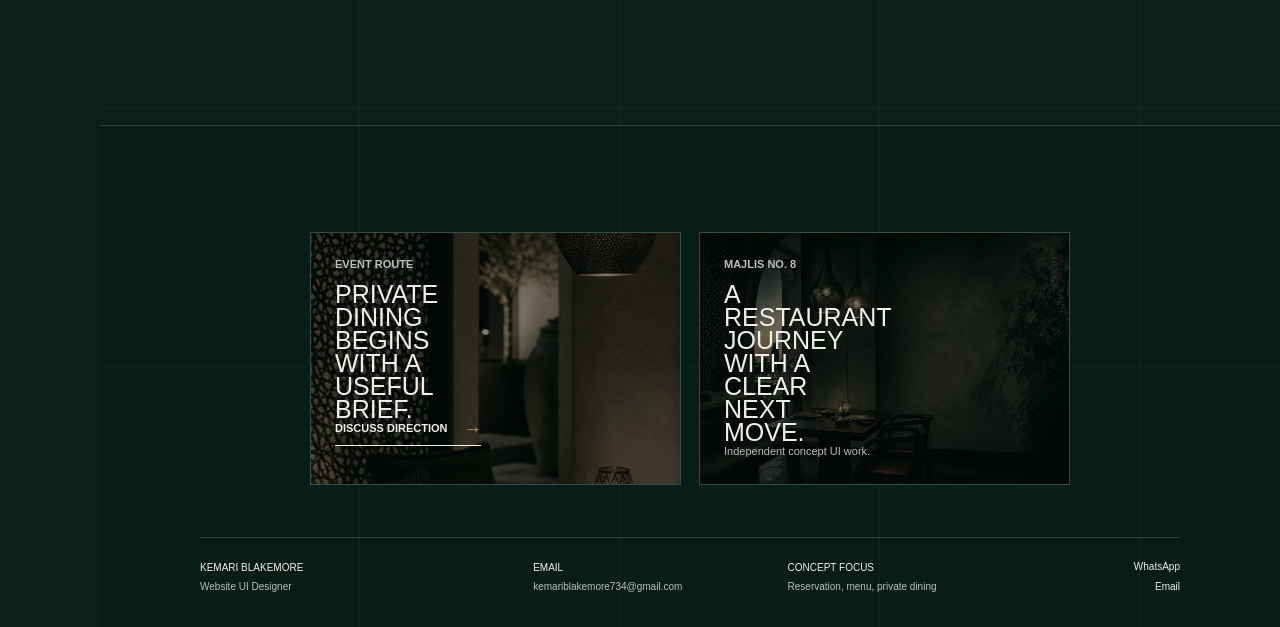
==== commit b611a1d3: "Match sector cases to editorial reference" ====
--- a/majlis/index.html
+++ b/majlis/index.html
@@ -2,22 +2,119 @@
 <html lang="en">
 <head>
   <meta charset="utf-8">
-  <meta name="viewport" content="width=device-width, initial-scale=1">
-  <meta name="description" content="Majlis No. 8 restaurant concept by Kemari Blakemore.">
+  <meta name="viewport" content="width=device-width,initial-scale=1">
+  <meta name="description" content="Majlis No. 8: a private UI direction for restaurant reservations and private dining.">
   <title>Majlis No. 8 | Private UI Direction</title>
   <link rel="preload" as="image" href="../assets/majlis-graded.webp" fetchpriority="high">
   <link rel="stylesheet" href="../assets/case-editorial.css">
   <style>:root{--case-bg:#0a211b;--case-panel:#364333;--case-accent:#c69b62;--case-soft:#e6d7c5}</style>
 </head>
 <body>
-  <aside class="case-rail" aria-label="Majlis direction"><div class="rail-brand">KEMARI<small>PRIVATE DIRECTION</small></div><div class="rail-mark" aria-hidden="true">M</div><div class="rail-social" aria-hidden="true"><span>04</span><span>DINE</span><span>HOST</span></div><div class="rail-scroll">SCROLL DOWN</div></aside>
+  <aside class="case-rail" aria-label="Majlis direction">
+    <div class="rail-brand">KEMARI<small>PRIVATE DIRECTION</small></div>
+    <div class="rail-mark" aria-hidden="true">M</div>
+    <div class="rail-social" aria-hidden="true"><span>04</span><span>DINE</span><span>HOST</span></div>
+    <div class="rail-scroll">SCROLL DOWN</div>
+  </aside>
+
   <main class="case-main">
-    <section class="case-hero editorial-grid" aria-labelledby="majlis-title"><figure class="hero-media"><img src="../assets/majlis-graded.webp" alt="Moody dark green Arabic restaurant interior with brass pendants"></figure><div class="hero-copy"><p class="eyebrow">Restaurant / private UI direction</p><h1 id="majlis-title">Make the evening feel decided before the reservation.</h1><p>A restaurant site has to carry atmosphere, then get out of the way: menu context, useful availability, and the right route for private dining.</p><a class="text-link" href="#reserve">Reserve a table <span aria-hidden="true">&rarr;</span></a></div><span class="corner-index">04 / 04</span></section>
-    <section class="signature editorial-grid"><div class="section-inner signature"><div class="stacked-visual"><figure class="primary-image"><img src="../assets/majlis-graded.webp" alt="Majlis dining room at dusk"></figure><figure class="secondary-image"><img src="../assets/majlis-graded.webp" alt="Close restaurant table detail beneath pendant lights" style="object-position:25% 74%"></figure></div><div class="signature-copy"><p class="eyebrow">The commercial idea</p><h2>Hold the mood, then remove booking friction.</h2><p>Dining decisions are emotional and practical at once. The page lets guests understand the tone and menu, then carries party size, availability, dietary needs, and event intent into the right next step.</p><div class="icon-row"><div><b>01</b><span>Table availability</span></div><div><b>02</b><span>Menu context</span></div><div><b>03</b><span>Guest notes</span></div><div><b>04</b><span>Private dining</span></div></div></div></div></section>
-    <section class="decision-board editorial-grid" id="reserve"><div class="section-inner decision-wrap"><div class="decision-head"><p class="eyebrow">Reservation direction</p><h2>Choose the evening before the form.</h2><p>Visible times create a useful decision state. The reservation carries a clear selected option forward instead of sending a guest into an empty booking utility.</p></div><div class="decision-stage"><div class="decision-output"><strong id="majlis-output">Thursday 18 / 20:00</strong><p id="majlis-copy">A table for two in the dining room, with menu and dietary context available before confirmation.</p></div><button class="decision-card" data-choice="Thursday 18 / 18:30" data-copy="An early table for two, held around an aperitif and a longer menu introduction." aria-pressed="false"><small>01 / EARLY</small><b>18:30</b><span>Start before the room fills.</span></button><button class="decision-card" data-choice="Thursday 18 / 20:00" data-copy="A table for two in the dining room, with menu and dietary context available before confirmation." aria-pressed="true"><small>02 / DINNER</small><b>20:00</b><span>The core evening table.</span></button><button class="decision-card" data-choice="Thursday 18 / 22:00" data-copy="A later table held for dessert, slower conversation, and an evening-led service." aria-pressed="false"><small>03 / LATE</small><b>22:00</b><span>Stay after the main room.</span></button></div></div></section>
-    <section class="process editorial-grid"><figure class="process-image"><img src="../assets/majlis-graded.webp" alt="Dark green restaurant interior and set private table" style="object-position:40% 58%"></figure><div class="process-copy"><p class="eyebrow">Service structure</p><h2>One route for dinner. Another for the occasion.</h2><p>Private dining should not begin at a generic contact form. It needs a focused event brief that gives a restaurant enough information to respond with a real plan.</p><div class="step-list"><button aria-pressed="true"><small>01</small><b>Feel the room</b><span>Atmosphere and tone</span></button><button aria-pressed="false"><small>02</small><b>Choose a table</b><span>Time and party size</span></button><button aria-pressed="false"><small>03</small><b>Read the menu</b><span>Dietary context</span></button><button aria-pressed="false"><small>04</small><b>Open private dining</b><span>Group and occasion</span></button></div></div></section>
-    <footer class="case-footer"><section class="footer-tile"><p class="eyebrow">Event route</p><h2>Private dining begins with a useful brief.</h2><p>Party size, date, service style, and guest needs are captured before the first reply so the event conversation can begin at the right level.</p><a class="text-link" href="mailto:kemariblakemore734@gmail.com?subject=Majlis%20website%20direction">Discuss this direction <span aria-hidden="true">&rarr;</span></a></section><section class="footer-tile"><p class="eyebrow">Majlis No. 8</p><h2>A restaurant journey with a clear next move.</h2><p>Independent concept UI work. Designed around reservation, menu understanding, and private dining.</p></section><div class="footer-meta"><span>Kemari Blakemore / Website UI Designer</span><a href="https://wa.me/8618025545090">WhatsApp +86 180 2554 5090</a></div></footer>
+    <section class="reference-hero editorial-grid" aria-labelledby="majlis-title">
+      <figure class="hero-stage"><img src="../assets/majlis-graded.webp" alt="A dark emerald Arabic restaurant interior with warm brass light" fetchpriority="high"></figure>
+      <div class="hero-copy">
+        <p class="eyebrow">Majlis No. 8 / restaurant</p>
+        <h1 id="majlis-title">MAKE THE EVENING FEEL DECIDED BEFORE THE RESERVATION.</h1>
+        <p>A restaurant site has to carry atmosphere, then get out of the way: menu context, useful availability and a focused route for a private occasion.</p>
+        <a class="text-link" href="#reserve">Reserve a table <span aria-hidden="true">&rarr;</span></a>
+      </div>
+      <div class="hero-rule"><p>Guests can read the room before the form, then take a reservation or event decision forward with enough context to be useful.</p></div>
+      <span class="hero-index">04 / 04</span>
+    </section>
+
+    <section class="brand-feature editorial-grid" aria-labelledby="majlis-feature-title">
+      <div class="section-inner">
+        <div class="brand-visuals" aria-hidden="true">
+          <figure class="visual-main"><img src="../assets/majlis-graded.webp" alt="" loading="lazy"></figure>
+          <figure class="visual-detail"><img src="../assets/majlis-detail-graded.webp" alt="" loading="lazy"></figure>
+        </div>
+        <div class="brand-copy">
+          <p class="eyebrow">Brand feature</p>
+          <h2 id="majlis-feature-title">HOLD THE MOOD, THEN REMOVE BOOKING FRICTION.</h2>
+          <p>Dining decisions are emotional and practical at once. The experience lets a guest understand the tone, then carries party size, dietary notes and event intent to the right next move.</p>
+          <div class="feature-icons" aria-label="Majlis guest features">
+            <div><b>01</b><span>Table availability</span></div>
+            <div><b>02</b><span>Menu context</span></div>
+            <div><b>03</b><span>Guest notes</span></div>
+            <div><b>04</b><span>Private dining</span></div>
+          </div>
+        </div>
+      </div>
+    </section>
+
+    <section class="category-showcase editorial-grid" id="reserve" aria-labelledby="majlis-category-title">
+      <div class="category-frame">
+        <figure class="category-media"><img src="../assets/majlis-graded.webp" alt="Majlis dining room lit for evening service" loading="lazy"></figure>
+        <div class="category-copy">
+          <p class="eyebrow">Reservation direction</p>
+          <h2 id="majlis-category-title">CHOOSE THE EVENING BEFORE THE FORM.</h2>
+          <p>Visible times create a useful decision state, then carry a guest into booking with their choice already held.</p>
+        </div>
+        <p class="category-output" aria-live="polite"><strong id="majlis-output">Thursday 18 / 20:00</strong><span id="majlis-copy">A table for two in the dining room, with menu and dietary context available before confirmation.</span></p>
+        <div class="category-choices" role="group" aria-label="Choose a reservation time">
+          <button class="category-choice" type="button" data-choice="Thursday 18 / 18:30" data-copy="An early table for two, held around an aperitif and a longer menu introduction." aria-pressed="false"><small>01 / EARLY</small><b>18:30</b><span>Start before the room fills.</span></button>
+          <button class="category-choice" type="button" data-choice="Thursday 18 / 20:00" data-copy="A table for two in the dining room, with menu and dietary context available before confirmation." aria-pressed="true"><small>02 / DINNER</small><b>20:00</b><span>The core evening table.</span></button>
+          <button class="category-choice" type="button" data-choice="Thursday 18 / 22:00" data-copy="A later table held for dessert, slower conversation and an evening-led service." aria-pressed="false"><small>03 / LATE</small><b>22:00</b><span>Stay after the main room.</span></button>
+        </div>
+      </div>
+    </section>
+
+    <section class="service-canvas editorial-grid" aria-labelledby="majlis-service-title">
+      <div class="service-frame">
+        <figure class="service-photo"><img src="../assets/majlis-detail-graded.webp" alt="A candlelit table and patterned screen for a private dinner" loading="lazy"></figure>
+        <div class="service-panel">
+          <span class="service-title" aria-hidden="true">SERVICE PROCESS</span>
+          <span class="service-page">02 / 06</span>
+          <div class="service-copy">
+            <p class="eyebrow">Hospitality route</p>
+            <h2 id="majlis-service-title">ONE ROUTE FOR DINNER. ANOTHER FOR THE OCCASION.</h2>
+            <p>Private dining should begin with an event brief that gives a restaurant enough information to respond with a real plan.</p>
+            <div class="process-track" role="group" aria-label="Majlis guest process">
+              <button class="process-step" type="button" data-step="Feel the room: atmosphere and tone." aria-pressed="false"><small>01</small><b>FEEL THE ROOM</b></button>
+              <button class="process-step" type="button" data-step="Choose a table: time and party size." aria-pressed="true"><small>02</small><b>CHOOSE A TABLE</b></button>
+              <button class="process-step" type="button" data-step="Read the menu: dietary context before booking." aria-pressed="false"><small>03</small><b>READ THE MENU</b></button>
+              <button class="process-step" type="button" data-step="Open Private dining: group and occasion." aria-pressed="false"><small>04</small><b>PRIVATE DINING</b></button>
+            </div>
+          </div>
+          <p class="service-status" id="majlis-status" aria-live="polite">Choose a table: time and party size.</p>
+        </div>
+      </div>
+    </section>
+
+    <footer class="micro-footer">
+      <div class="footer-tiles">
+        <section class="footer-tile">
+          <img src="../assets/majlis-detail-graded.webp" alt="Candlelit restaurant table ready for a group" loading="lazy">
+          <div class="footer-tile-copy"><div><p class="eyebrow">Event route</p><h2>PRIVATE DINING BEGINS WITH A USEFUL BRIEF.</h2></div><a class="text-link" href="mailto:kemariblakemore734@gmail.com?subject=Majlis%20website%20direction">Discuss direction <span aria-hidden="true">&rarr;</span></a></div>
+        </section>
+        <section class="footer-tile">
+          <img src="../assets/majlis-graded.webp" alt="Majlis No. 8 restaurant interior" loading="lazy">
+          <div class="footer-tile-copy"><div><p class="eyebrow">Majlis No. 8</p><h2>A RESTAURANT JOURNEY WITH A CLEAR NEXT MOVE.</h2></div><p>Independent concept UI work.</p></div>
+        </section>
+      </div>
+      <div class="footer-meta"><div><strong>KEMARI BLAKEMORE</strong>Website UI Designer</div><div><strong>EMAIL</strong><a href="mailto:kemariblakemore734@gmail.com">kemariblakemore734@gmail.com</a></div><div><strong>CONCEPT FOCUS</strong>Reservation, menu, private dining</div><div class="footer-social"><a href="https://wa.me/8618025545090">WhatsApp</a><a href="mailto:kemariblakemore734@gmail.com">Email</a></div></div>
+    </footer>
   </main>
-  <script>document.querySelectorAll('[data-choice]').forEach(button=>button.addEventListener('click',()=>{document.querySelectorAll('[data-choice]').forEach(item=>item.setAttribute('aria-pressed','false'));button.setAttribute('aria-pressed','true');document.querySelector('#majlis-output').textContent=button.dataset.choice;document.querySelector('#majlis-copy').textContent=button.dataset.copy}));</script>
+  <script>
+    document.querySelectorAll('[data-choice]').forEach((button)=>button.addEventListener('click',()=>{
+      document.querySelectorAll('[data-choice]').forEach((item)=>item.setAttribute('aria-pressed','false'));
+      button.setAttribute('aria-pressed','true');
+      document.querySelector('#majlis-output').textContent=button.dataset.choice;
+      document.querySelector('#majlis-copy').textContent=button.dataset.copy;
+    }));
+    document.querySelectorAll('[data-step]').forEach((button)=>button.addEventListener('click',()=>{
+      document.querySelectorAll('[data-step]').forEach((item)=>item.setAttribute('aria-pressed','false'));
+      button.setAttribute('aria-pressed','true');
+      document.querySelector('#majlis-status').textContent=button.dataset.step;
+    }));
+  </script>
 </body>
 </html>
--- a/assets/case-editorial.css
+++ b/assets/case-editorial.css
@@ -1 +1,157 @@
-:root{--case-bg:#09221c;--case-panel:#123c31;--case-ink:#eef0e8;--case-muted:#b8c4b9;--case-line:rgba(238,240,232,.18);--case-accent:#c9a16a;--case-soft:#ced7c2}*{box-sizing:border-box}html{scroll-behavior:smooth}body{margin:0;background:var(--case-bg);color:var(--case-ink);font-family:Arial,Helvetica,sans-serif;line-height:1.45}button{font:inherit}a{color:inherit}.case-rail{position:fixed;z-index:10;inset:0 auto 0 0;width:100px;display:flex;flex-direction:column;align-items:center;justify-content:space-between;padding:28px 14px;border-right:1px solid var(--case-line);background:#082019;color:var(--case-ink)}.rail-brand{font-size:12px;font-weight:800;line-height:1.2;text-align:center}.rail-brand small{display:block;margin-top:6px;color:var(--case-muted);font-size:9px;font-weight:400}.rail-mark{width:28px;height:28px;border:1px solid var(--case-accent);display:grid;place-items:center;color:var(--case-accent);font:400 20px Georgia,serif}.rail-social{display:grid;gap:16px;margin-top:auto;margin-bottom:auto}.rail-social span{color:var(--case-muted);font-size:11px;font-weight:800}.rail-scroll{writing-mode:vertical-rl;color:var(--case-muted);font-size:10px}.case-main{min-height:100vh;margin-left:100px;overflow:hidden;background-color:var(--case-bg);background-image:linear-gradient(to right,transparent 0,transparent calc(100% - 1px),rgba(238,240,232,.08) calc(100% - 1px)),linear-gradient(to bottom,transparent 0,transparent calc(100% - 1px),rgba(238,240,232,.07) calc(100% - 1px));background-size:260px 100%,100% 260px}.editorial-grid{position:relative}.section-inner{width:min(1220px,calc(100% - 11vw));margin:0 auto}.case-hero{min-height:810px;padding:0 0 76px;display:flex;align-items:end;border-bottom:1px solid var(--case-line)}.hero-media{position:absolute;top:0;right:0;width:76%;height:79%;margin:0;border-left:1px solid var(--case-line);border-bottom:1px solid var(--case-line);overflow:hidden}.hero-media::after{position:absolute;inset:0;content:"";background:rgba(3,12,10,.34)}.hero-media img{width:100%;height:100%;display:block;object-fit:cover}.hero-copy{position:relative;z-index:1;width:min(710px,63%);margin-left:clamp(32px,7vw,130px);padding:64px 52px 46px 0}.eyebrow{margin:0;color:var(--case-accent);font-size:11px;font-weight:800;text-transform:uppercase}.hero-copy h1{max-width:10ch;margin:18px 0 24px;font-size:clamp(58px,7vw,118px);font-weight:300;line-height:.82}.hero-copy p{max-width:390px;margin:0;color:var(--case-muted);font-size:16px}.text-link{display:inline-flex;align-items:center;gap:22px;margin-top:28px;padding-bottom:8px;border-bottom:1px solid var(--case-ink);color:var(--case-ink);font-size:12px;font-weight:800;text-decoration:none;text-transform:uppercase}.text-link span{color:var(--case-accent);font-size:20px}.corner-index{position:absolute;right:clamp(26px,5vw,90px);bottom:28px;z-index:2;color:var(--case-soft);font-size:12px}.signature{display:grid;grid-template-columns:.66fr .34fr;gap:clamp(38px,7vw,110px);align-items:center;padding:150px 0}.stacked-visual{position:relative;min-height:500px}.stacked-visual .primary-image{position:absolute;left:0;top:0;width:72%;height:440px;margin:0;border:1px solid var(--case-line);overflow:hidden}.stacked-visual .secondary-image{position:absolute;right:0;bottom:0;width:47%;height:310px;margin:0;border:1px solid var(--case-line);overflow:hidden}.stacked-visual img{width:100%;height:100%;object-fit:cover;display:block;filter:saturate(.72) contrast(1.07)}.signature-copy h2,.decision-head h2,.process-title h2{max-width:10ch;margin:14px 0 20px;font-size:clamp(40px,5vw,76px);font-weight:300;line-height:.9}.signature-copy p,.decision-head p,.process-copy p{max-width:460px;margin:0;color:var(--case-muted);font-size:16px}.icon-row{display:grid;grid-template-columns:repeat(4,1fr);gap:1px;margin-top:42px;border-top:1px solid var(--case-line);border-bottom:1px solid var(--case-line)}.icon-row div{min-height:116px;padding:16px 10px;border-right:1px solid var(--case-line)}.icon-row div:last-child{border-right:0}.icon-row b{display:grid;place-items:center;width:32px;height:32px;border:1px solid var(--case-accent);color:var(--case-accent);font:400 18px Georgia,serif}.icon-row span{display:block;margin-top:14px;color:var(--case-muted);font-size:11px}.decision-board{padding:0 0 145px}.decision-wrap{display:grid;grid-template-columns:.34fr .66fr;min-height:625px;border-top:1px solid var(--case-line);border-bottom:1px solid var(--case-line)}.decision-head{display:flex;flex-direction:column;justify-content:end;padding:52px;background:rgba(4,18,14,.34);border-right:1px solid var(--case-line)}.decision-stage{position:relative;display:grid;grid-template-columns:repeat(3,1fr);align-items:end;gap:1px;padding:110px 28px 28px;background:rgba(6,28,22,.42)}.decision-stage::before{position:absolute;inset:30px;content:"";border:1px solid var(--case-line);pointer-events:none}.decision-card{position:relative;z-index:1;min-height:230px;padding:22px;border:1px solid transparent;background:rgba(6,25,20,.74);color:var(--case-ink);text-align:left;cursor:pointer}.decision-card[aria-pressed=true]{background:var(--case-panel);border-color:var(--case-accent)}.decision-card small{display:block;color:var(--case-accent);font-size:11px;font-weight:800}.decision-card b{display:block;margin-top:55px;font-size:25px;font-weight:300;line-height:.95}.decision-card span{display:block;margin-top:12px;color:var(--case-muted);font-size:12px}.decision-output{position:absolute;top:42px;left:42px;right:42px;z-index:1;display:flex;justify-content:space-between;gap:30px;align-items:start}.decision-output strong{font-size:14px;font-weight:400}.decision-output p{max-width:310px;margin:0;color:var(--case-muted);font-size:12px;text-align:right}.process{display:grid;grid-template-columns:.55fr .45fr;min-height:710px;border-top:1px solid var(--case-line)}.process-image{position:relative;margin:0;overflow:hidden}.process-image::after{position:absolute;inset:0;content:"";background:rgba(3,14,11,.24)}.process-image img{width:100%;height:100%;display:block;object-fit:cover;filter:saturate(.72) contrast(1.05)}.process-copy{padding:clamp(46px,7vw,105px) clamp(34px,6vw,86px);background:rgba(4,19,15,.28)}.step-list{margin-top:46px;border-top:1px solid var(--case-line)}.step-list button{width:100%;display:grid;grid-template-columns:50px 1fr auto;gap:14px;align-items:center;padding:18px 0;border:0;border-bottom:1px solid var(--case-line);background:transparent;color:var(--case-ink);text-align:left;cursor:pointer}.step-list button[aria-pressed=true] b{color:var(--case-accent)}.step-list small{color:var(--case-accent);font-size:11px}.step-list b{font-size:19px;font-weight:400}.step-list span{color:var(--case-muted);font-size:12px}.case-footer{display:grid;grid-template-columns:1fr 1fr;gap:1px;padding:120px max(5.5vw,48px) 38px;border-top:1px solid var(--case-line);background:rgba(3,16,13,.25)}.footer-tile{min-height:220px;padding:30px;border:1px solid var(--case-line);background:rgba(13,52,42,.42)}.footer-tile h2{max-width:10ch;margin:0 0 18px;font-size:clamp(32px,3vw,52px);font-weight:300;line-height:.9}.footer-tile p{max-width:400px;margin:0;color:var(--case-muted);font-size:14px}.footer-tile .text-link{margin-top:26px}.footer-meta{grid-column:1/-1;display:flex;justify-content:space-between;gap:22px;padding-top:26px;color:var(--case-muted);font-size:12px}.footer-meta a{color:var(--case-ink);text-decoration:none}.sr-only{position:absolute;width:1px;height:1px;padding:0;margin:-1px;overflow:hidden;clip:rect(0,0,0,0);white-space:nowrap;border:0}@media(max-width:920px){.case-rail{position:relative;width:100%;height:64px;display:flex;flex-direction:row;padding:0 20px;border-right:0;border-bottom:1px solid var(--case-line)}.rail-brand{display:flex;align-items:center;gap:8px;text-align:left}.rail-brand small{margin:0}.rail-mark{width:24px;height:24px}.rail-social,.rail-scroll{display:none}.case-main{margin-left:0}.case-hero{min-height:720px}.hero-media{width:89%;height:67%}.hero-copy{width:76%;margin-left:6vw;padding:60px 28px 28px 0}.signature{grid-template-columns:1fr;gap:40px}.signature-copy{padding-left:12vw}.decision-wrap,.process{grid-template-columns:1fr}.decision-head{min-height:270px;border-right:0;border-bottom:1px solid var(--case-line)}.process-image{min-height:460px}.case-footer{padding:80px 5.5vw 30px}}@media(max-width:620px){.case-main{background-size:180px 100%,100% 180px}.section-inner{width:min(100% - 36px,1220px)}.case-hero{min-height:690px;padding-bottom:42px}.hero-media{width:100%;height:52%;border-left:0}.hero-copy{width:100%;margin:0;padding:38px 28px 0}.hero-copy h1{font-size:58px}.hero-copy p{font-size:15px}.corner-index{right:22px;bottom:18px}.signature{padding:80px 0}.stacked-visual{min-height:410px}.stacked-visual .primary-image{width:79%;height:330px}.stacked-visual .secondary-image{width:54%;height:210px}.signature-copy{padding-left:0}.icon-row{grid-template-columns:repeat(2,1fr)}.icon-row div:nth-child(2){border-right:0}.icon-row div:nth-child(-n+2){border-bottom:1px solid var(--case-line)}.decision-board{padding-bottom:80px}.decision-wrap{min-height:0}.decision-head{padding:38px 28px}.decision-stage{grid-template-columns:1fr;padding:106px 22px 22px}.decision-stage::before{inset:20px}.decision-card{min-height:140px}.decision-card b{margin-top:20px}.decision-output{top:34px;left:30px;right:30px}.decision-output p{display:none}.process-image{min-height:340px}.process-copy{padding:66px 28px}.case-footer{grid-template-columns:1fr;padding:70px 18px 26px}.footer-tile{min-height:195px}.footer-meta{display:block}.footer-meta a{display:block;margin-top:8px}}
+:root{
+  --case-bg:#08261d;
+  --case-panel:#164236;
+  --case-ink:#f1f0e8;
+  --case-muted:#b7c1b7;
+  --case-line:rgba(241,240,232,.16);
+  --case-faint:rgba(241,240,232,.07);
+  --case-accent:#caa66a;
+  --case-shade:rgba(2,13,10,.47);
+}
+
+*{box-sizing:border-box}
+html{scroll-behavior:smooth}
+body{margin:0;background:var(--case-bg);color:var(--case-ink);font-family:Arial,Helvetica,sans-serif;line-height:1.45}
+button,input,textarea{font:inherit}
+a{color:inherit}
+figure{margin:0}
+
+.case-rail{
+  position:fixed;
+  z-index:20;
+  inset:0 auto 0 0;
+  width:100px;
+  display:flex;
+  flex-direction:column;
+  align-items:center;
+  justify-content:space-between;
+  padding:24px 14px 28px;
+  border-right:1px solid var(--case-line);
+  background:#061d16;
+}
+.rail-brand{font-size:11px;font-weight:700;line-height:1.1;text-align:center}
+.rail-brand small{display:block;margin-top:6px;color:var(--case-muted);font-size:8px;font-weight:400}
+.rail-mark{width:30px;height:30px;display:grid;place-items:center;border:1px solid var(--case-accent);color:var(--case-accent);font:400 20px Georgia,serif}
+.rail-social{display:grid;gap:16px;margin-top:auto;margin-bottom:auto;text-align:center}
+.rail-social span{color:var(--case-muted);font-size:9px;font-weight:700}
+.rail-scroll{writing-mode:vertical-rl;color:var(--case-muted);font-size:9px}
+
+.case-main{
+  position:relative;
+  min-height:100vh;
+  margin-left:100px;
+  overflow:hidden;
+  background-color:var(--case-bg);
+  background-image:
+    repeating-linear-gradient(90deg,transparent 0,transparent 259px,var(--case-faint) 260px),
+    repeating-linear-gradient(0deg,transparent 0,transparent 259px,var(--case-faint) 260px);
+}
+.case-main::before,
+.case-main::after{position:absolute;z-index:0;content:"";pointer-events:none}
+.case-main::before{inset:0;background:linear-gradient(124deg,transparent 0 22%,var(--case-faint) 22.05% 22.12%,transparent 22.17% 100%)}
+.case-main::after{top:820px;left:0;width:100%;height:1px;background:var(--case-line)}
+.editorial-grid{position:relative;z-index:1}
+.section-inner{width:min(1140px,calc(100% - 11vw));margin:0 auto}
+.eyebrow{margin:0;color:var(--case-accent);font-size:10px;font-weight:700;text-transform:uppercase}
+.text-link{display:inline-flex;align-items:center;gap:16px;margin-top:24px;padding-bottom:8px;border-bottom:1px solid var(--case-ink);font-size:11px;font-weight:700;text-decoration:none;text-transform:uppercase}
+.text-link span{color:var(--case-accent);font-size:18px;line-height:.8}
+
+.reference-hero{min-height:760px;border-bottom:1px solid var(--case-line)}
+.hero-stage{position:absolute;top:0;right:8%;width:min(78%,1120px);height:540px;overflow:hidden;border-left:1px solid var(--case-line);border-bottom:1px solid var(--case-line)}
+.hero-stage::after{position:absolute;inset:0;content:"";background:var(--case-shade)}
+.hero-stage img{display:block;width:100%;height:100%;object-fit:cover;filter:saturate(.74) contrast(1.06)}
+.hero-copy{position:relative;z-index:1;width:min(720px,67%);padding-top:138px;margin-left:clamp(36px,7vw,126px)}
+.hero-copy h1{max-width:10.4ch;margin:16px 0 20px;font-size:clamp(58px,7.1vw,112px);font-weight:300;letter-spacing:0;line-height:.86;text-transform:uppercase}
+.hero-copy > p:last-of-type{max-width:370px;margin:0;color:var(--case-muted);font-size:15px}
+.hero-index{position:absolute;right:clamp(26px,6vw,96px);bottom:30px;color:var(--case-soft,var(--case-ink));font-size:11px}
+.hero-rule{position:absolute;right:8%;bottom:122px;width:min(31vw,430px);border-top:1px solid var(--case-line)}
+.hero-rule p{margin:23px 0 0;color:var(--case-muted);font-size:12px}
+
+.brand-feature{padding:122px 0 132px;border-bottom:1px solid var(--case-line)}
+.brand-feature .section-inner{display:grid;grid-template-columns:.48fr .52fr;gap:clamp(42px,7vw,112px);align-items:center}
+.brand-visuals{position:relative;min-height:486px}
+.brand-visuals .visual-main{position:absolute;top:42px;left:0;width:56%;height:392px;overflow:hidden;border:1px solid var(--case-line)}
+.brand-visuals .visual-detail{position:absolute;top:0;right:2%;width:43%;height:332px;overflow:hidden;border:1px solid var(--case-line)}
+.brand-visuals::after{position:absolute;right:0;bottom:12px;width:56%;height:134px;content:"";border-right:1px solid var(--case-line);border-bottom:1px solid var(--case-line)}
+.brand-visuals img{display:block;width:100%;height:100%;object-fit:cover;filter:saturate(.75) contrast(1.05)}
+.brand-copy{padding-top:12px}
+.brand-copy h2{max-width:11.5ch;margin:16px 0 20px;font-size:clamp(40px,4.65vw,74px);font-weight:300;letter-spacing:0;line-height:.88;text-transform:uppercase}
+.brand-copy > p:last-of-type{max-width:500px;margin:0;color:var(--case-muted);font-size:15px}
+.feature-icons{display:grid;grid-template-columns:repeat(4,1fr);gap:0;margin-top:42px;border-top:1px solid var(--case-line);border-bottom:1px solid var(--case-line)}
+.feature-icons div{min-height:118px;padding:14px 9px;border-right:1px solid var(--case-line)}
+.feature-icons div:last-child{border-right:0}
+.feature-icons b{display:grid;place-items:center;width:28px;height:28px;border:1px solid var(--case-accent);color:var(--case-accent);font:400 15px Georgia,serif}
+.feature-icons span{display:block;margin-top:14px;color:var(--case-muted);font-size:10px;line-height:1.2}
+
+.category-showcase{padding:118px 0 148px;border-bottom:1px solid var(--case-line)}
+.category-frame{position:relative;width:min(1140px,calc(100% - 11vw));min-height:622px;margin:0 auto}
+.category-media{position:absolute;top:0;right:0;width:74%;height:540px;overflow:hidden;border:1px solid var(--case-line)}
+.category-media::after{position:absolute;inset:0;content:"";background:rgba(2,15,11,.29)}
+.category-media img{display:block;width:100%;height:100%;object-fit:cover;filter:saturate(.72) contrast(1.07)}
+.category-copy{position:absolute;z-index:2;left:0;top:76px;width:35%;min-height:364px;display:flex;flex-direction:column;justify-content:end;padding:34px 28px;background:rgba(4,25,19,.79);border:1px solid var(--case-line)}
+.category-copy h2{max-width:8.5ch;margin:14px 0 17px;font-size:clamp(37px,4vw,64px);font-weight:300;letter-spacing:0;line-height:.9;text-transform:uppercase}
+.category-copy p:last-of-type{max-width:295px;margin:0;color:var(--case-muted);font-size:13px}
+.category-output{position:absolute;z-index:3;right:5%;top:32px;max-width:270px;margin:0;color:var(--case-ink);font-size:12px;text-align:right}
+.category-output strong{display:block;font-size:13px;font-weight:400}
+.category-output span{display:block;margin-top:6px;color:var(--case-muted);font-size:11px}
+.category-choices{position:absolute;z-index:3;right:4%;bottom:0;display:grid;grid-template-columns:repeat(3,1fr);align-items:end;width:min(68%,700px);min-height:190px;border-top:1px solid var(--case-line)}
+.category-choice{min-height:142px;padding:19px 18px;border:0;border-right:1px solid var(--case-line);background:rgba(3,23,17,.82);color:var(--case-ink);text-align:left;cursor:pointer;transition:transform 180ms ease,background-color 180ms ease}
+.category-choice:last-child{border-right:0}
+.category-choice:hover,.category-choice:focus-visible{background:rgba(24,68,55,.96);outline:1px solid var(--case-accent);outline-offset:-1px}
+.category-choice[aria-pressed=true]{min-height:186px;background:var(--case-panel);border:1px solid var(--case-accent);transform:translateY(-26px)}
+.category-choice small{display:block;color:var(--case-accent);font-size:10px;font-weight:700}
+.category-choice b{display:block;margin-top:39px;font-size:22px;font-weight:300;letter-spacing:0;line-height:.96}
+.category-choice span{display:block;margin-top:10px;color:var(--case-muted);font-size:10px;line-height:1.3}
+
+.service-canvas{padding:125px 0 130px;border-bottom:1px solid var(--case-line)}
+.service-frame{position:relative;display:grid;grid-template-columns:.43fr .57fr;align-items:start;width:min(1140px,calc(100% - 11vw));min-height:476px;margin:0 auto}
+.service-photo{position:relative;z-index:2;height:360px;margin-top:64px;overflow:hidden;border:1px solid var(--case-line)}
+.service-photo::after{position:absolute;inset:0;content:"";background:rgba(2,15,11,.29)}
+.service-photo img{display:block;width:100%;height:100%;object-fit:cover;filter:saturate(.73) contrast(1.06)}
+.service-panel{position:relative;z-index:1;min-height:444px;padding:45px 44px 44px 116px;border:1px solid var(--case-line);background:rgba(6,31,24,.58)}
+.service-title{position:absolute;top:42px;left:36px;writing-mode:vertical-rl;color:var(--case-ink);font-size:35px;font-weight:300;letter-spacing:0;line-height:.9}
+.service-page{position:absolute;top:28px;right:32px;color:var(--case-muted);font-size:10px}
+.service-copy h2{max-width:12ch;margin:0 0 14px;font-size:clamp(31px,3.3vw,51px);font-weight:300;letter-spacing:0;line-height:.92;text-transform:uppercase}
+.service-copy p{max-width:420px;margin:0;color:var(--case-muted);font-size:13px}
+.process-track{display:grid;grid-template-columns:repeat(4,1fr);gap:0;margin-top:54px;border-top:1px solid var(--case-line);border-bottom:1px solid var(--case-line)}
+.process-step{min-height:112px;padding:15px 10px;border-right:1px solid var(--case-line);background:transparent;color:var(--case-ink);text-align:left;cursor:pointer}
+.process-step:last-child{border-right:0}
+.process-step:hover,.process-step:focus-visible{background:rgba(26,69,56,.61);outline:1px solid var(--case-accent);outline-offset:-1px}
+.process-step[aria-pressed=true]{background:var(--case-panel)}
+.process-step small{display:block;color:var(--case-accent);font-size:10px}
+.process-step b{display:block;margin-top:26px;font-size:13px;font-weight:400;line-height:1.1}
+.service-status{position:absolute;right:44px;bottom:22px;max-width:250px;margin:0;color:var(--case-muted);font-size:10px;text-align:right}
+
+.micro-footer{padding:106px 0 32px;background:rgba(3,18,14,.23)}
+.footer-tiles{display:grid;grid-template-columns:repeat(2,minmax(0,1fr));gap:18px;width:min(760px,calc(100% - 11vw));margin:0 auto}
+.footer-tile{position:relative;min-height:192px;overflow:hidden;border:1px solid var(--case-line);background:#102f26}
+.footer-tile::after{position:absolute;inset:0;z-index:1;content:"";background:rgba(3,17,13,.52)}
+.footer-tile img{position:absolute;inset:0;width:100%;height:100%;object-fit:cover;filter:grayscale(.25) saturate(.64) contrast(1.05)}
+.footer-tile-copy{position:relative;z-index:2;display:flex;min-height:192px;flex-direction:column;justify-content:space-between;padding:24px}
+.footer-tile h2{max-width:9ch;margin:10px 0 0;font-size:25px;font-weight:300;letter-spacing:0;line-height:.92;text-transform:uppercase}
+.footer-tile p{margin:0;color:var(--case-muted);font-size:11px}
+.footer-tile .text-link{width:max-content;margin-top:0}
+.footer-meta{display:grid;grid-template-columns:1.2fr .9fr 1.25fr auto;gap:18px;align-items:end;width:min(980px,calc(100% - 11vw));margin:52px auto 0;padding-top:22px;border-top:1px solid var(--case-line);color:var(--case-muted);font-size:10px}
+.footer-meta strong{display:block;margin-bottom:5px;color:var(--case-ink);font-size:10px;font-weight:400}
+.footer-meta a{text-decoration:none}
+.footer-social{display:grid;gap:6px;text-align:right}
+.footer-social a{color:var(--case-ink)}
+.sr-only{position:absolute;width:1px;height:1px;padding:0;margin:-1px;overflow:hidden;clip:rect(0,0,0,0);white-space:nowrap;border:0}
+
+@media(max-width:920px){
+  .case-rail{position:relative;width:100%;height:64px;flex-direction:row;padding:0 20px;border-right:0;border-bottom:1px solid var(--case-line)}
+  .rail-brand{display:flex;align-items:center;gap:8px;text-align:left}.rail-brand small{margin-top:0}.rail-social,.rail-scroll{display:none}
+  .case-main{margin-left:0}.reference-hero{min-height:700px}.hero-stage{right:4%;width:88%;height:480px}.hero-copy{width:70%;margin-left:7vw;padding-top:120px}
+  .brand-feature .section-inner{grid-template-columns:1fr;gap:46px}.brand-copy{width:min(720px,100%);margin-left:auto}.category-frame{min-height:690px}.category-copy{top:60px;width:42%}.category-choices{width:75%}
+  .service-frame{grid-template-columns:.42fr .58fr}.service-panel{padding-left:96px}.service-title{left:27px}.footer-meta{grid-template-columns:repeat(2,1fr)}.footer-social{text-align:left}
+}
+
+@media(max-width:620px){
+  .case-main{background-image:repeating-linear-gradient(90deg,transparent 0,transparent 179px,var(--case-faint) 180px),repeating-linear-gradient(0deg,transparent 0,transparent 179px,var(--case-faint) 180px)}
+  .section-inner,.category-frame,.service-frame,.footer-tiles,.footer-meta{width:calc(100% - 36px)}
+  .reference-hero{min-height:662px}.hero-stage{right:0;width:100%;height:344px;border-left:0}.hero-copy{width:100%;margin:0;padding:354px 25px 0}.hero-copy h1{max-width:10ch;margin-top:13px;font-size:51px}.hero-copy > p:last-of-type{max-width:325px;font-size:13px}.hero-rule{display:none}.hero-index{right:22px;bottom:21px}
+  .brand-feature{padding:78px 0 85px}.brand-visuals{min-height:418px}.brand-visuals .visual-main{top:33px;width:60%;height:330px}.brand-visuals .visual-detail{width:47%;height:275px}.brand-copy h2{font-size:41px}.feature-icons{grid-template-columns:repeat(2,1fr)}.feature-icons div:nth-child(2){border-right:0}.feature-icons div:nth-child(-n+2){border-bottom:1px solid var(--case-line)}
+  .category-showcase{padding:84px 0}.category-frame{min-height:724px}.category-media{top:0;width:100%;height:388px}.category-copy{top:256px;width:86%;min-height:252px;padding:26px}.category-copy h2{font-size:41px}.category-output{top:22px;right:18px;max-width:190px;font-size:10px}.category-choices{right:0;bottom:0;width:100%;min-height:184px}.category-choice{min-height:140px;padding:14px 11px}.category-choice[aria-pressed=true]{min-height:172px;transform:translateY(-16px)}.category-choice b{margin-top:28px;font-size:17px}.category-choice span{font-size:9px}
+  .service-canvas{padding:84px 0}.service-frame{display:block;min-height:0}.service-photo{height:276px;margin:0 0 -1px}.service-panel{min-height:420px;padding:86px 25px 32px 79px}.service-title{top:28px;left:23px;font-size:28px}.service-page{right:23px}.process-track{grid-template-columns:repeat(2,1fr);margin-top:38px}.process-step:nth-child(2){border-right:0}.process-step:nth-child(-n+2){border-bottom:1px solid var(--case-line)}.service-status{right:23px;bottom:14px;max-width:200px}
+  .micro-footer{padding-top:74px}.footer-tiles{grid-template-columns:1fr;gap:14px}.footer-tile,.footer-tile-copy{min-height:176px}.footer-meta{display:grid;grid-template-columns:1fr;gap:14px;margin-top:38px}.footer-social{text-align:left}
+}
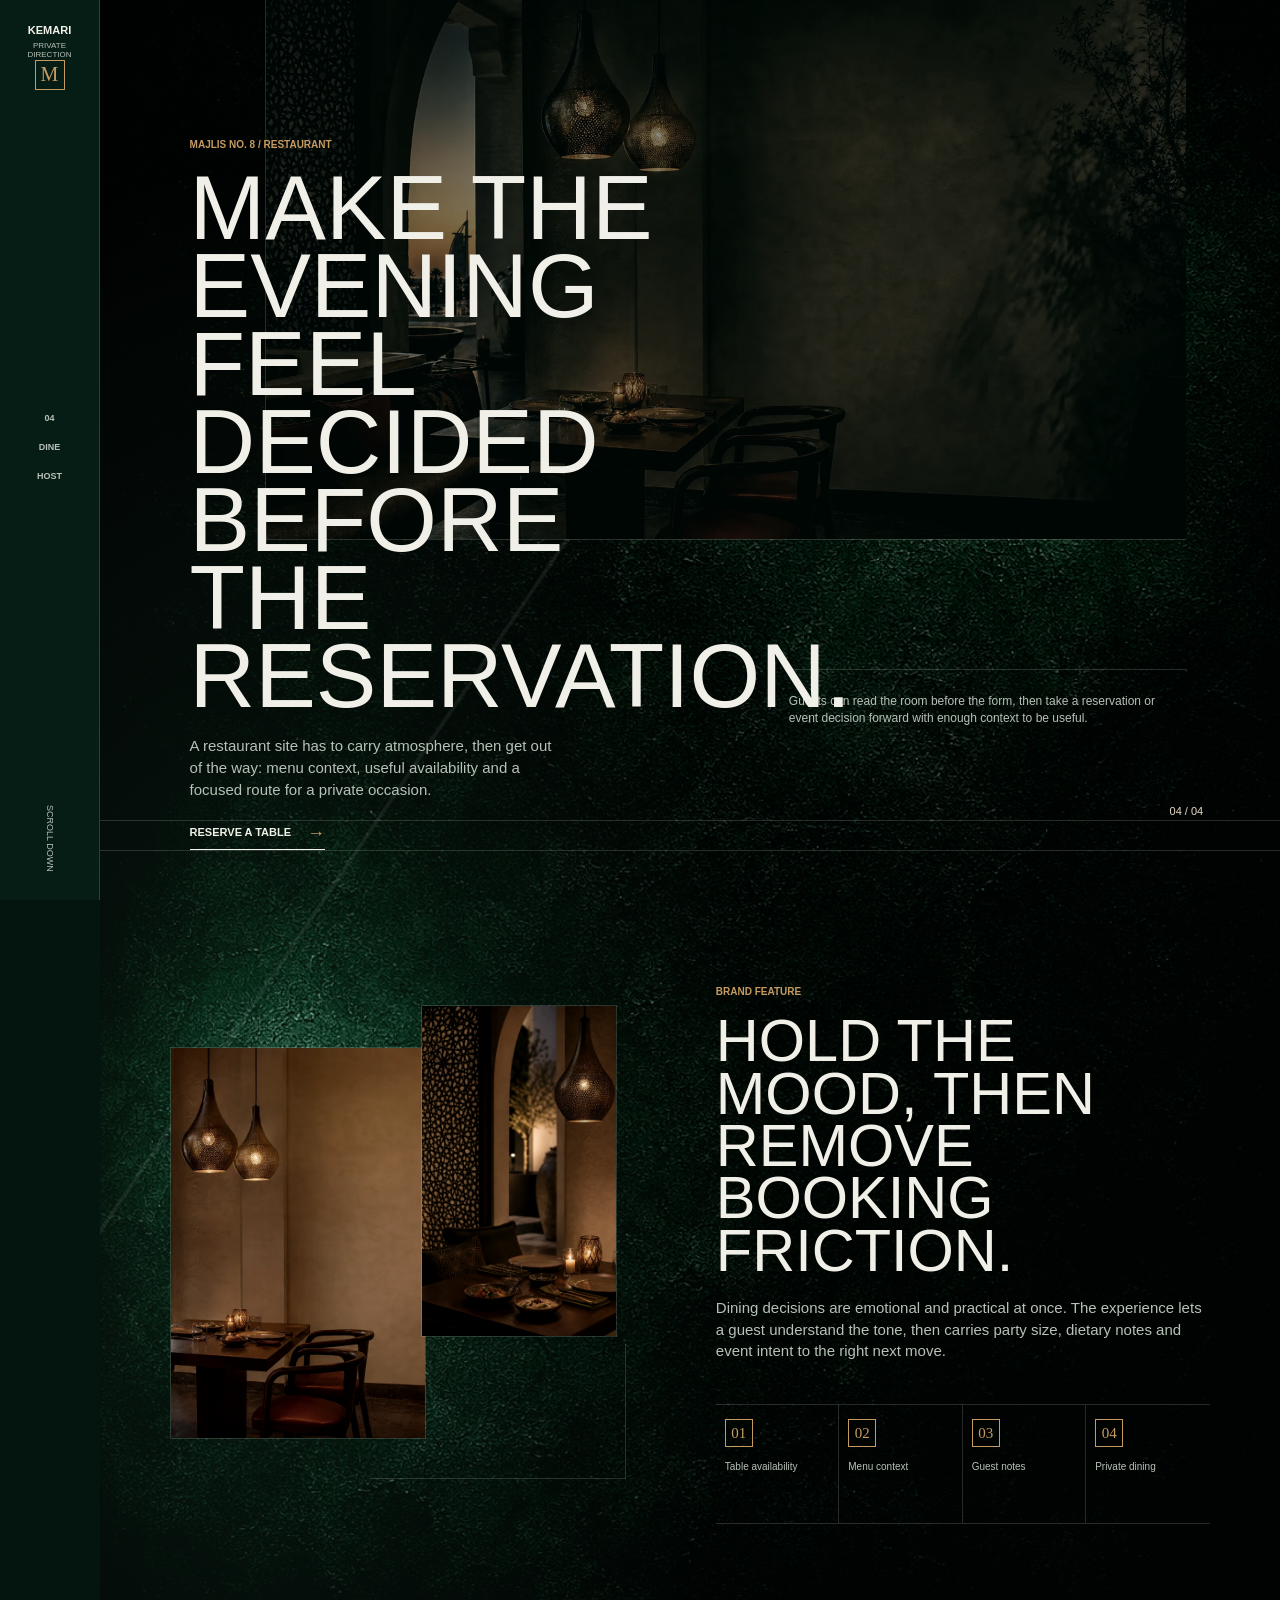
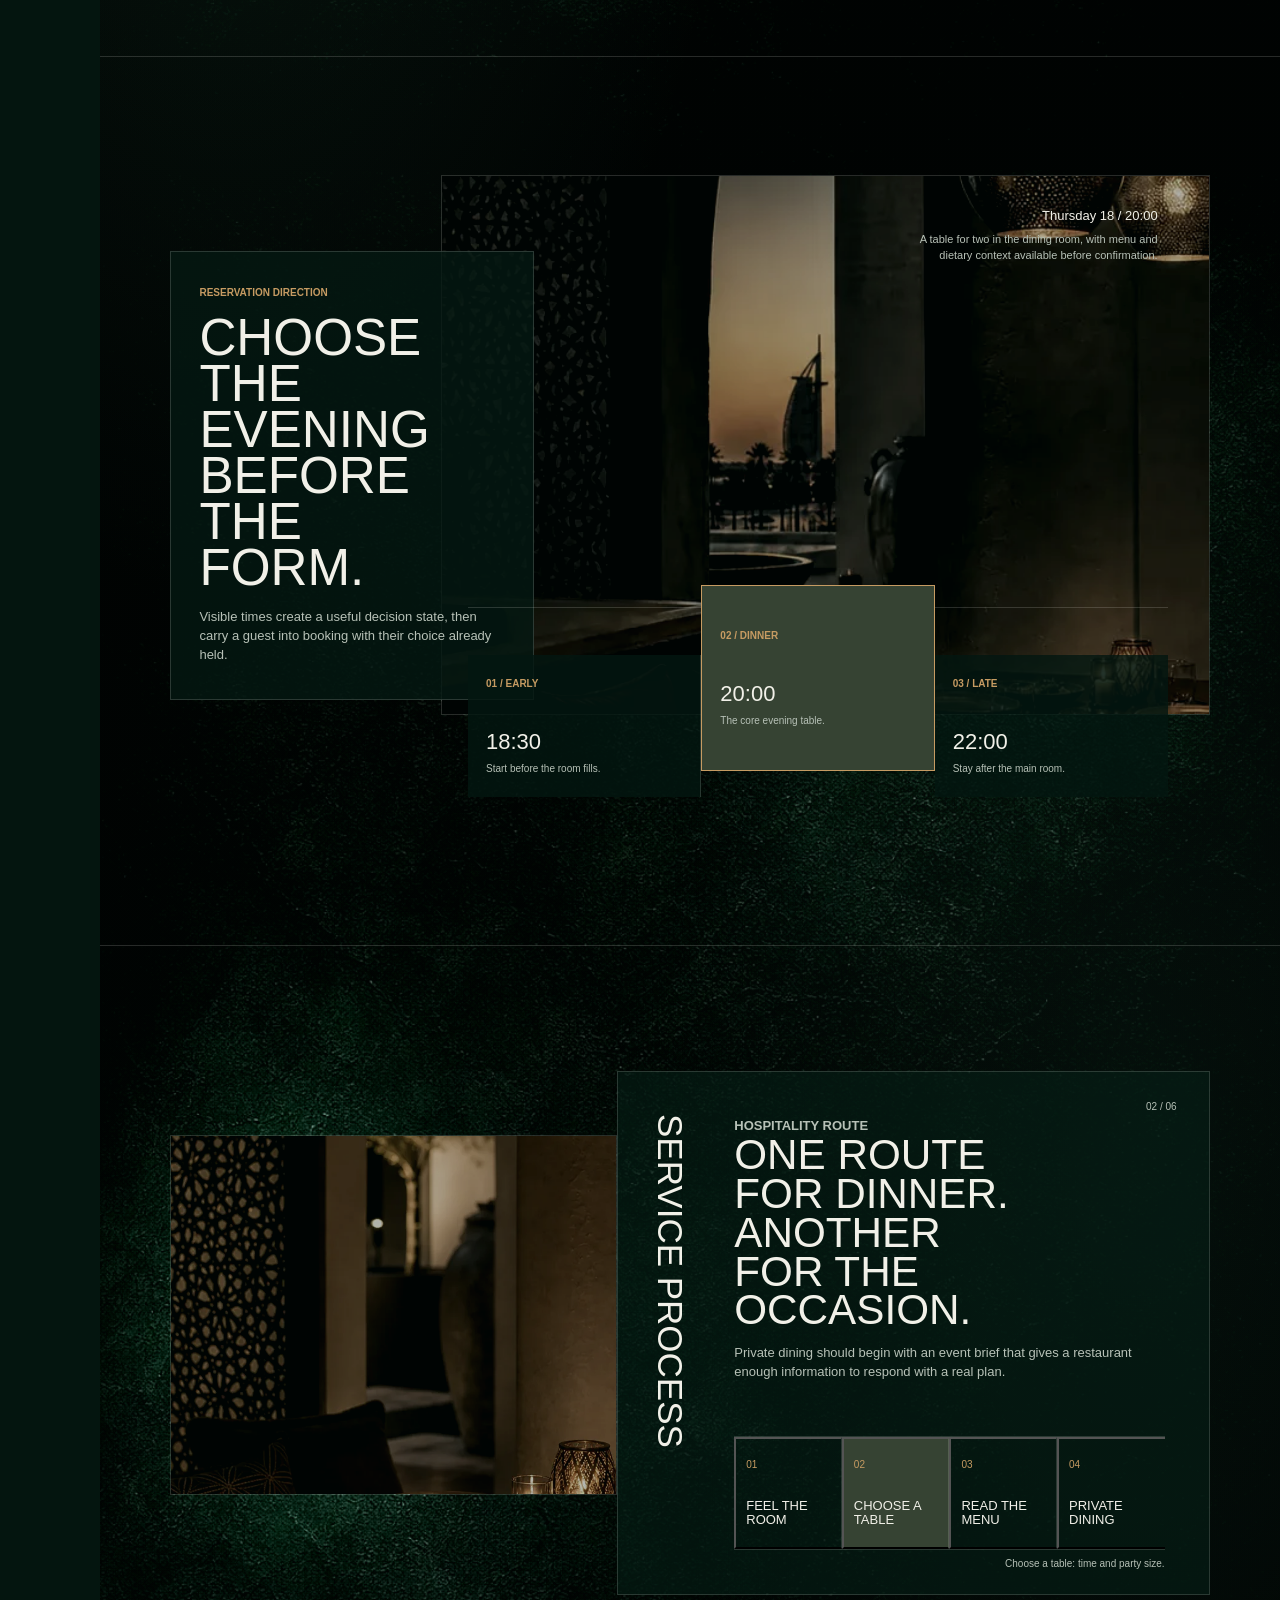
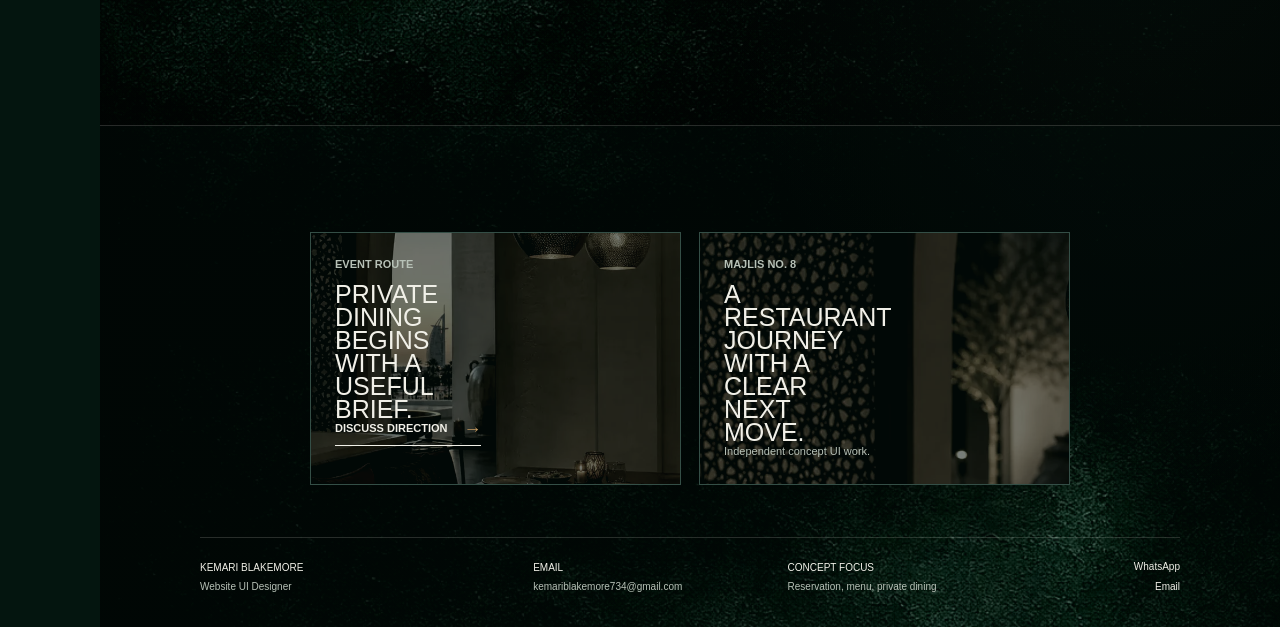
==== commit a9a0f26a: "Expand sector media and scrolling background" ====
--- a/majlis/index.html
+++ b/majlis/index.html
@@ -33,7 +33,7 @@
     <section class="brand-feature editorial-grid" aria-labelledby="majlis-feature-title">
       <div class="section-inner">
         <div class="brand-visuals" aria-hidden="true">
-          <figure class="visual-main"><img src="../assets/majlis-graded.webp" alt="" loading="lazy"></figure>
+          <figure class="visual-main"><img src="../assets/majlis-interior.webp" alt="" loading="lazy"></figure>
           <figure class="visual-detail"><img src="../assets/majlis-detail-graded.webp" alt="" loading="lazy"></figure>
         </div>
         <div class="brand-copy">
@@ -52,7 +52,7 @@
 
     <section class="category-showcase editorial-grid" id="reserve" aria-labelledby="majlis-category-title">
       <div class="category-frame">
-        <figure class="category-media"><img src="../assets/majlis-graded.webp" alt="Majlis dining room lit for evening service" loading="lazy"></figure>
+        <figure class="category-media"><img src="../assets/majlis-moments-01.webp" alt="Majlis dining room lit for evening service" loading="lazy"></figure>
         <div class="category-copy">
           <p class="eyebrow">Reservation direction</p>
           <h2 id="majlis-category-title">CHOOSE THE EVENING BEFORE THE FORM.</h2>
@@ -69,7 +69,7 @@
 
     <section class="service-canvas editorial-grid" aria-labelledby="majlis-service-title">
       <div class="service-frame">
-        <figure class="service-photo"><img src="../assets/majlis-detail-graded.webp" alt="A candlelit table and patterned screen for a private dinner" loading="lazy"></figure>
+        <figure class="service-photo"><img src="../assets/majlis-moments-02.webp" alt="A candlelit table and patterned screen for a private dinner" loading="lazy"></figure>
         <div class="service-panel">
           <span class="service-title" aria-hidden="true">SERVICE PROCESS</span>
           <span class="service-page">02 / 06</span>
@@ -92,11 +92,11 @@
     <footer class="micro-footer">
       <div class="footer-tiles">
         <section class="footer-tile">
-          <img src="../assets/majlis-detail-graded.webp" alt="Candlelit restaurant table ready for a group" loading="lazy">
+          <img src="../assets/majlis-moments-03.webp" alt="Warm evening dining room ready for a group" loading="lazy">
           <div class="footer-tile-copy"><div><p class="eyebrow">Event route</p><h2>PRIVATE DINING BEGINS WITH A USEFUL BRIEF.</h2></div><a class="text-link" href="mailto:kemariblakemore734@gmail.com?subject=Majlis%20website%20direction">Discuss direction <span aria-hidden="true">&rarr;</span></a></div>
         </section>
         <section class="footer-tile">
-          <img src="../assets/majlis-graded.webp" alt="Majlis No. 8 restaurant interior" loading="lazy">
+          <img src="../assets/majlis-moments-04.webp" alt="Lantern, arch and private dining table at Majlis" loading="lazy">
           <div class="footer-tile-copy"><div><p class="eyebrow">Majlis No. 8</p><h2>A RESTAURANT JOURNEY WITH A CLEAR NEXT MOVE.</h2></div><p>Independent concept UI work.</p></div>
         </section>
       </div>
--- a/assets/case-editorial.css
+++ b/assets/case-editorial.css
@@ -11,7 +11,13 @@
 
 *{box-sizing:border-box}
 html{scroll-behavior:smooth}
-body{margin:0;background:var(--case-bg);color:var(--case-ink);font-family:Arial,Helvetica,sans-serif;line-height:1.45}
+body{
+  margin:0;
+  color:var(--case-ink);
+  font-family:Arial,Helvetica,sans-serif;
+  line-height:1.45;
+  background-color:#04150f;
+}
 button,input,textarea{font:inherit}
 a{color:inherit}
 figure{margin:0}
@@ -41,10 +47,18 @@
   min-height:100vh;
   margin-left:100px;
   overflow:hidden;
-  background-color:var(--case-bg);
+  background-color:#061b14;
   background-image:
+    linear-gradient(180deg,rgba(2,14,10,.17),rgba(2,14,10,.28)),
+    radial-gradient(ellipse 58% 35% at 11% 31%,rgba(47,118,84,.2),transparent 76%),
+    radial-gradient(ellipse 52% 32% at 88% 72%,rgba(35,101,75,.16),transparent 78%),
+    url("editorial-emerald-background.webp"),
     repeating-linear-gradient(90deg,transparent 0,transparent 259px,var(--case-faint) 260px),
     repeating-linear-gradient(0deg,transparent 0,transparent 259px,var(--case-faint) 260px);
+  background-position:center top,center 15%,center 71%,center top,center top,center top;
+  background-repeat:repeat-y,repeat-y,repeat-y,repeat-y,repeat,repeat;
+  background-size:auto,auto,auto,100% auto,auto,auto;
+  background-attachment:scroll,scroll,scroll,scroll,scroll,scroll;
 }
 .case-main::before,
 .case-main::after{position:absolute;z-index:0;content:"";pointer-events:none}
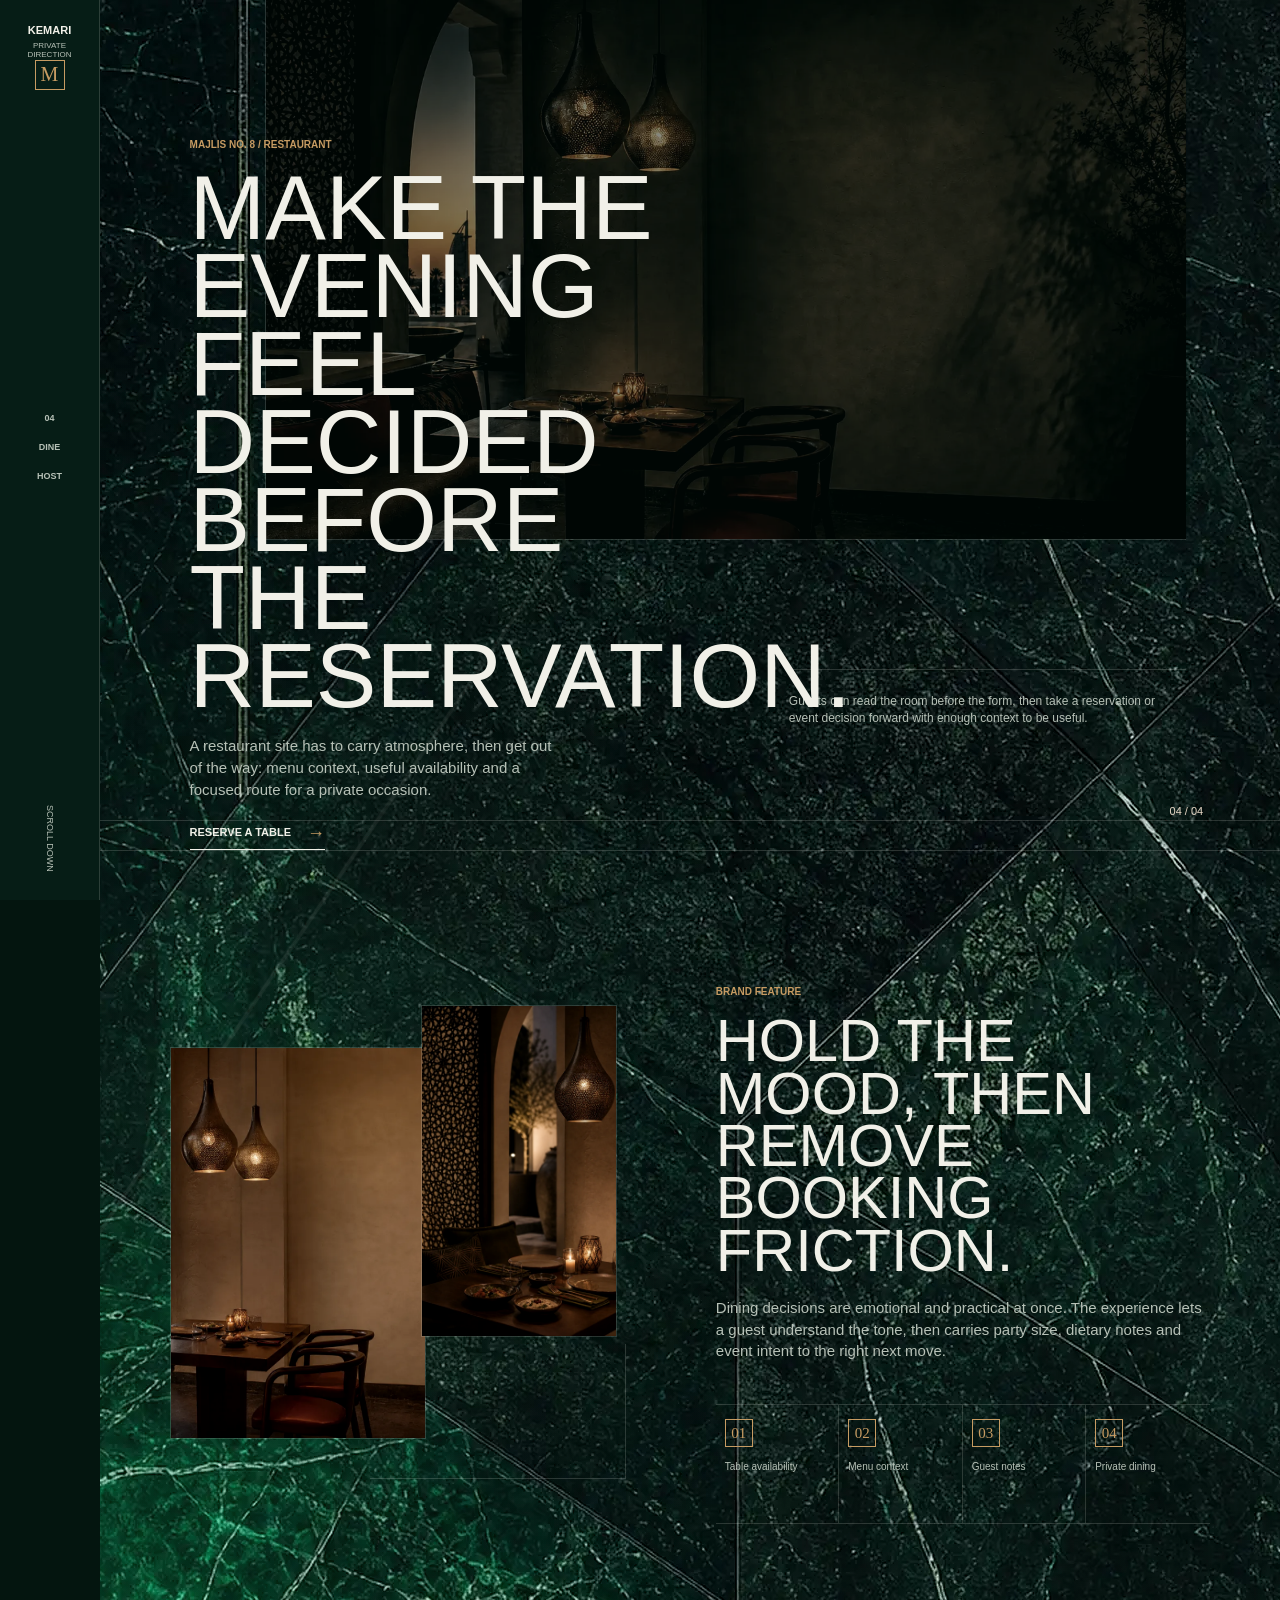
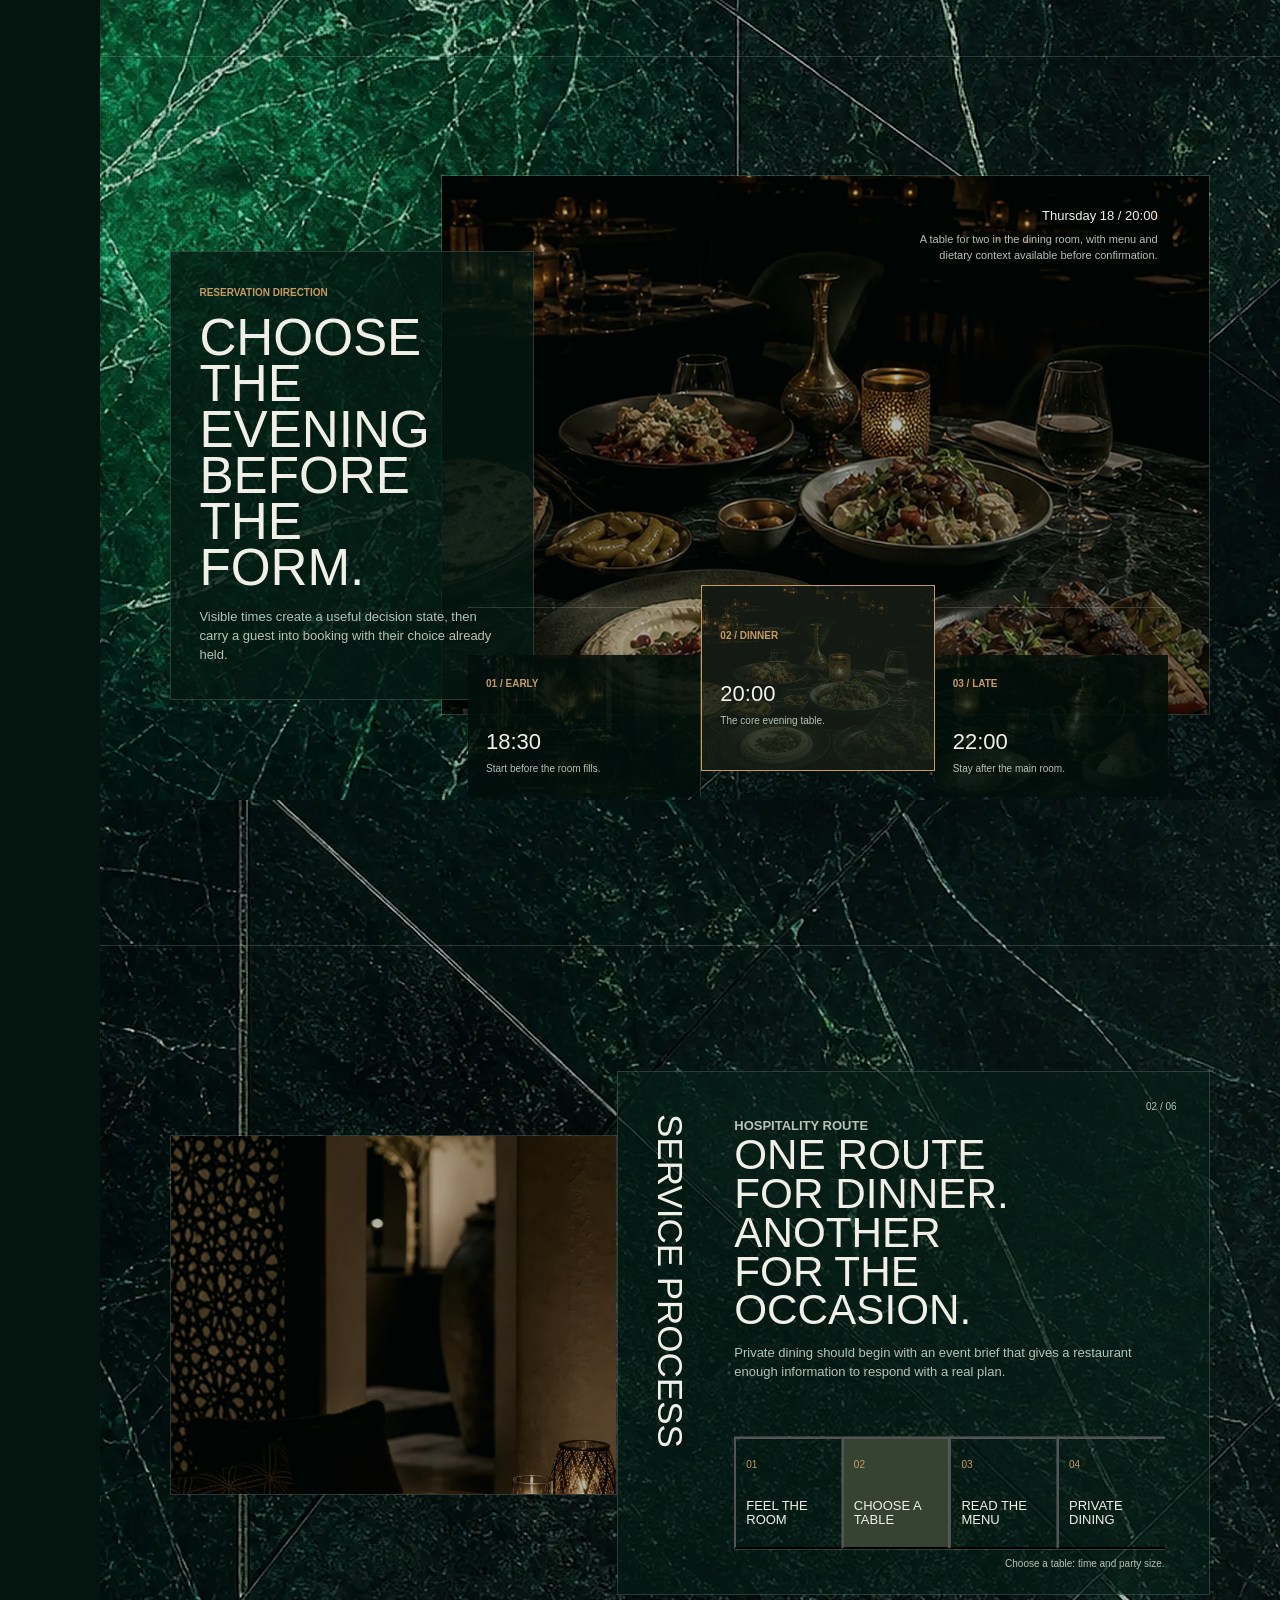
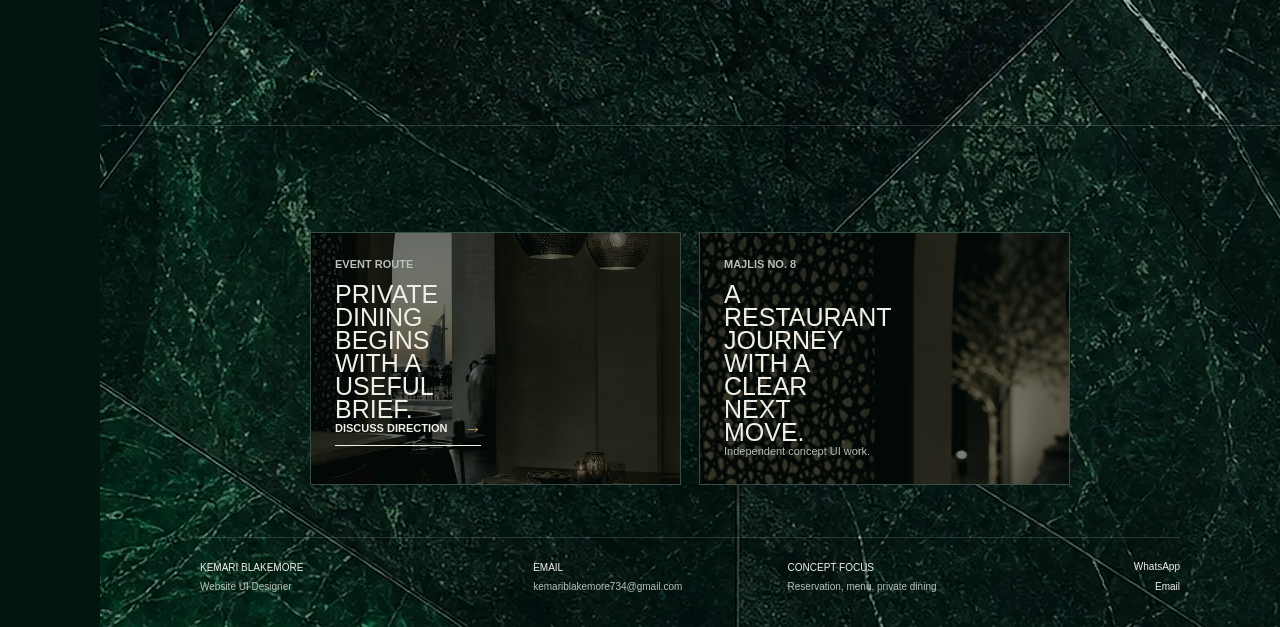
==== commit 39ba5e3f: "Add visual choice cards and sharpen backgrounds" ====
--- a/majlis/index.html
+++ b/majlis/index.html
@@ -52,7 +52,7 @@
 
     <section class="category-showcase editorial-grid" id="reserve" aria-labelledby="majlis-category-title">
       <div class="category-frame">
-        <figure class="category-media"><img src="../assets/majlis-moments-01.webp" alt="Majlis dining room lit for evening service" loading="lazy"></figure>
+        <figure class="category-media"><img data-choice-media src="../assets/majlis-choice-dinner.webp" alt="Restaurant dinner table with composed dishes and candlelight" loading="lazy"></figure>
         <div class="category-copy">
           <p class="eyebrow">Reservation direction</p>
           <h2 id="majlis-category-title">CHOOSE THE EVENING BEFORE THE FORM.</h2>
@@ -60,9 +60,9 @@
         </div>
         <p class="category-output" aria-live="polite"><strong id="majlis-output">Thursday 18 / 20:00</strong><span id="majlis-copy">A table for two in the dining room, with menu and dietary context available before confirmation.</span></p>
         <div class="category-choices" role="group" aria-label="Choose a reservation time">
-          <button class="category-choice" type="button" data-choice="Thursday 18 / 18:30" data-copy="An early table for two, held around an aperitif and a longer menu introduction." aria-pressed="false"><small>01 / EARLY</small><b>18:30</b><span>Start before the room fills.</span></button>
-          <button class="category-choice" type="button" data-choice="Thursday 18 / 20:00" data-copy="A table for two in the dining room, with menu and dietary context available before confirmation." aria-pressed="true"><small>02 / DINNER</small><b>20:00</b><span>The core evening table.</span></button>
-          <button class="category-choice" type="button" data-choice="Thursday 18 / 22:00" data-copy="A later table held for dessert, slower conversation and an evening-led service." aria-pressed="false"><small>03 / LATE</small><b>22:00</b><span>Stay after the main room.</span></button>
+          <button class="category-choice" type="button" data-choice="Thursday 18 / 18:30" data-copy="An early table for two, held around an aperitif and a longer menu introduction." data-image="../assets/majlis-choice-early.webp" data-alt="Calm early restaurant table for two" style="--choice-image:url('../assets/majlis-choice-early.webp')" aria-pressed="false"><span class="choice-preview" aria-hidden="true"></span><small>01 / EARLY</small><b>18:30</b><span>Start before the room fills.</span></button>
+          <button class="category-choice" type="button" data-choice="Thursday 18 / 20:00" data-copy="A table for two in the dining room, with menu and dietary context available before confirmation." data-image="../assets/majlis-choice-dinner.webp" data-alt="Restaurant dinner table with composed dishes and candlelight" style="--choice-image:url('../assets/majlis-choice-dinner.webp')" aria-pressed="true"><span class="choice-preview" aria-hidden="true"></span><small>02 / DINNER</small><b>20:00</b><span>The core evening table.</span></button>
+          <button class="category-choice" type="button" data-choice="Thursday 18 / 22:00" data-copy="A later table held for dessert, slower conversation and an evening-led service." data-image="../assets/majlis-choice-late.webp" data-alt="Late restaurant dessert with brass tea service" style="--choice-image:url('../assets/majlis-choice-late.webp')" aria-pressed="false"><span class="choice-preview" aria-hidden="true"></span><small>03 / LATE</small><b>22:00</b><span>Stay after the main room.</span></button>
         </div>
       </div>
     </section>
@@ -104,9 +104,12 @@
     </footer>
   </main>
   <script>
+    const categoryImage=document.querySelector('[data-choice-media]');
     document.querySelectorAll('[data-choice]').forEach((button)=>button.addEventListener('click',()=>{
       document.querySelectorAll('[data-choice]').forEach((item)=>item.setAttribute('aria-pressed','false'));
       button.setAttribute('aria-pressed','true');
+      categoryImage.src=button.dataset.image;
+      categoryImage.alt=button.dataset.alt;
       document.querySelector('#majlis-output').textContent=button.dataset.choice;
       document.querySelector('#majlis-copy').textContent=button.dataset.copy;
     }));
--- a/assets/case-editorial.css
+++ b/assets/case-editorial.css
@@ -49,15 +49,15 @@
   overflow:hidden;
   background-color:#061b14;
   background-image:
-    linear-gradient(180deg,rgba(2,14,10,.17),rgba(2,14,10,.28)),
-    radial-gradient(ellipse 58% 35% at 11% 31%,rgba(47,118,84,.2),transparent 76%),
-    radial-gradient(ellipse 52% 32% at 88% 72%,rgba(35,101,75,.16),transparent 78%),
-    url("editorial-emerald-background.webp"),
+    linear-gradient(180deg,rgba(2,14,10,.07),rgba(2,14,10,.19)),
+    radial-gradient(ellipse 58% 35% at 11% 31%,rgba(47,118,84,.1),transparent 76%),
+    radial-gradient(ellipse 52% 32% at 88% 72%,rgba(35,101,75,.09),transparent 78%),
+    url("editorial-emerald-structured.webp"),
     repeating-linear-gradient(90deg,transparent 0,transparent 259px,var(--case-faint) 260px),
     repeating-linear-gradient(0deg,transparent 0,transparent 259px,var(--case-faint) 260px);
   background-position:center top,center 15%,center 71%,center top,center top,center top;
   background-repeat:repeat-y,repeat-y,repeat-y,repeat-y,repeat,repeat;
-  background-size:auto,auto,auto,100% auto,auto,auto;
+  background-size:auto,auto,auto,1600px auto,auto,auto;
   background-attachment:scroll,scroll,scroll,scroll,scroll,scroll;
 }
 .case-main::before,
@@ -109,13 +109,17 @@
 .category-output strong{display:block;font-size:13px;font-weight:400}
 .category-output span{display:block;margin-top:6px;color:var(--case-muted);font-size:11px}
 .category-choices{position:absolute;z-index:3;right:4%;bottom:0;display:grid;grid-template-columns:repeat(3,1fr);align-items:end;width:min(68%,700px);min-height:190px;border-top:1px solid var(--case-line)}
-.category-choice{min-height:142px;padding:19px 18px;border:0;border-right:1px solid var(--case-line);background:rgba(3,23,17,.82);color:var(--case-ink);text-align:left;cursor:pointer;transition:transform 180ms ease,background-color 180ms ease}
+.category-choice{position:relative;isolation:isolate;min-height:142px;padding:19px 18px;overflow:hidden;border:0;border-right:1px solid var(--case-line);background:rgba(3,23,17,.83);color:var(--case-ink);text-align:left;cursor:pointer;transition:transform 180ms ease,background-color 180ms ease}
 .category-choice:last-child{border-right:0}
 .category-choice:hover,.category-choice:focus-visible{background:rgba(24,68,55,.96);outline:1px solid var(--case-accent);outline-offset:-1px}
 .category-choice[aria-pressed=true]{min-height:186px;background:var(--case-panel);border:1px solid var(--case-accent);transform:translateY(-26px)}
 .category-choice small{display:block;color:var(--case-accent);font-size:10px;font-weight:700}
 .category-choice b{display:block;margin-top:39px;font-size:22px;font-weight:300;letter-spacing:0;line-height:.96}
 .category-choice span{display:block;margin-top:10px;color:var(--case-muted);font-size:10px;line-height:1.3}
+.category-choice > :not(.choice-preview){position:relative;z-index:1}
+.category-choice .choice-preview{position:absolute;z-index:0;inset:0;display:block;margin:0;background-image:linear-gradient(180deg,rgba(1,13,9,.26),rgba(1,13,9,.83)),var(--choice-image);background-position:center;background-size:cover;color:transparent;filter:saturate(.76) contrast(1.09);opacity:.34;transform:scale(1.02);transition:opacity 180ms ease,transform 280ms ease}
+.category-choice:hover .choice-preview,.category-choice:focus-visible .choice-preview{opacity:.47;transform:scale(1.06)}
+.category-choice[aria-pressed=true] .choice-preview{opacity:.62;transform:scale(1.05)}
 
 .service-canvas{padding:125px 0 130px;border-bottom:1px solid var(--case-line)}
 .service-frame{position:relative;display:grid;grid-template-columns:.43fr .57fr;align-items:start;width:min(1140px,calc(100% - 11vw));min-height:476px;margin:0 auto}
@@ -161,7 +165,7 @@
 }
 
 @media(max-width:620px){
-  .case-main{background-image:repeating-linear-gradient(90deg,transparent 0,transparent 179px,var(--case-faint) 180px),repeating-linear-gradient(0deg,transparent 0,transparent 179px,var(--case-faint) 180px)}
+  .case-main{background-size:auto,auto,auto,1200px auto,auto,auto}
   .section-inner,.category-frame,.service-frame,.footer-tiles,.footer-meta{width:calc(100% - 36px)}
   .reference-hero{min-height:662px}.hero-stage{right:0;width:100%;height:344px;border-left:0}.hero-copy{width:100%;margin:0;padding:354px 25px 0}.hero-copy h1{max-width:10ch;margin-top:13px;font-size:51px}.hero-copy > p:last-of-type{max-width:325px;font-size:13px}.hero-rule{display:none}.hero-index{right:22px;bottom:21px}
   .brand-feature{padding:78px 0 85px}.brand-visuals{min-height:418px}.brand-visuals .visual-main{top:33px;width:60%;height:330px}.brand-visuals .visual-detail{width:47%;height:275px}.brand-copy h2{font-size:41px}.feature-icons{grid-template-columns:repeat(2,1fr)}.feature-icons div:nth-child(2){border-right:0}.feature-icons div:nth-child(-n+2){border-bottom:1px solid var(--case-line)}
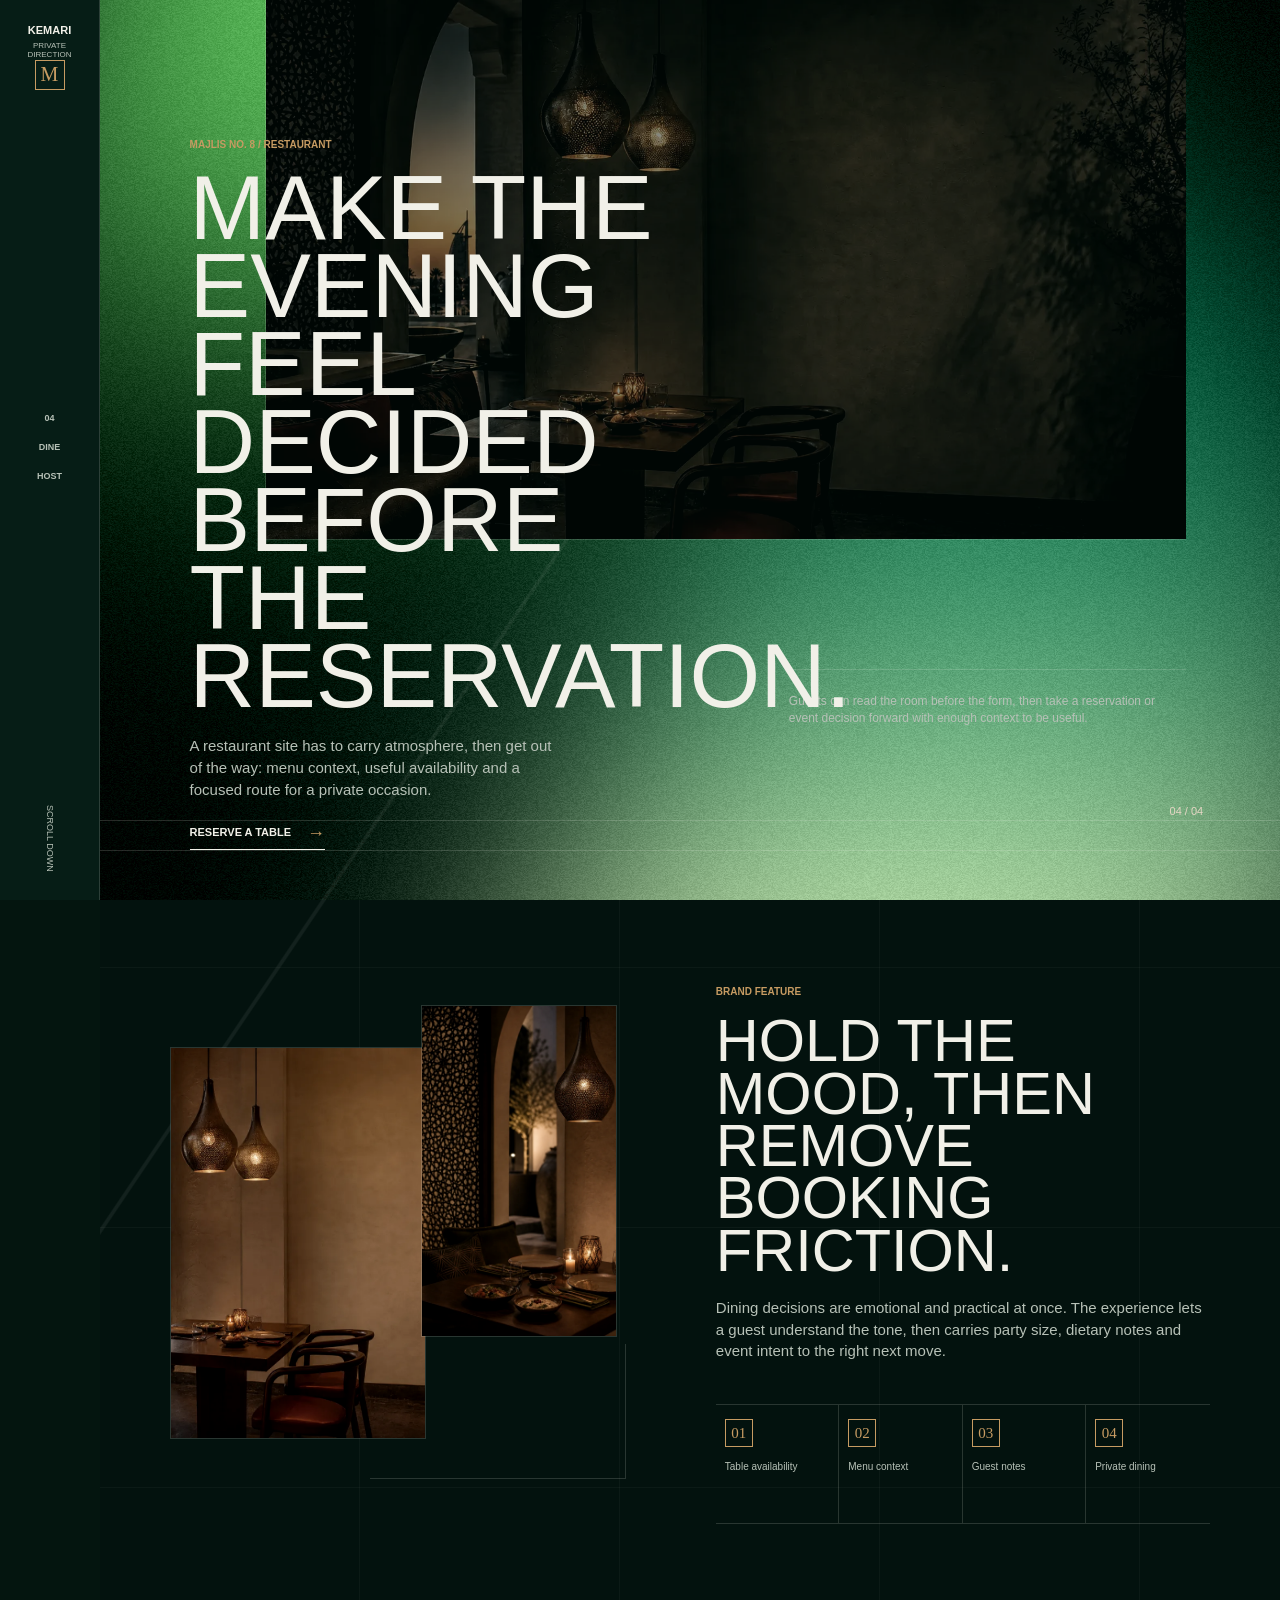
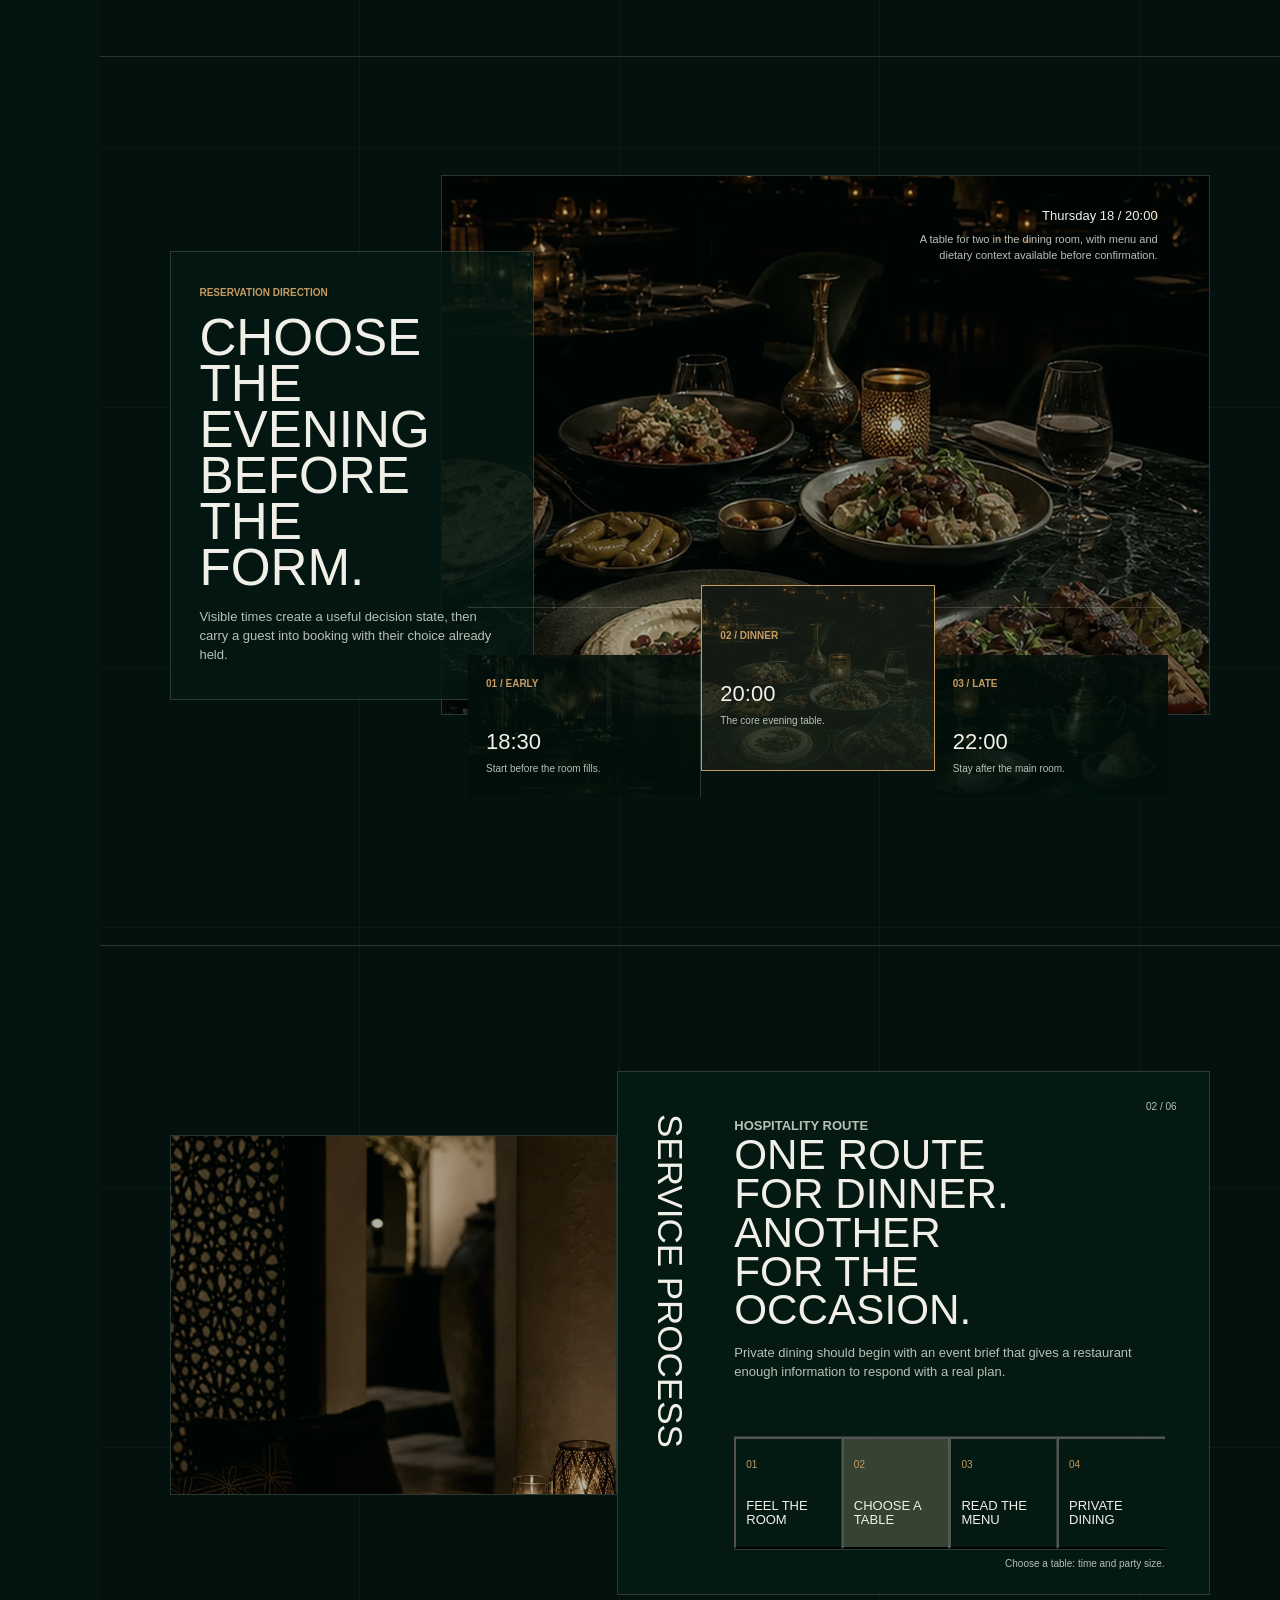
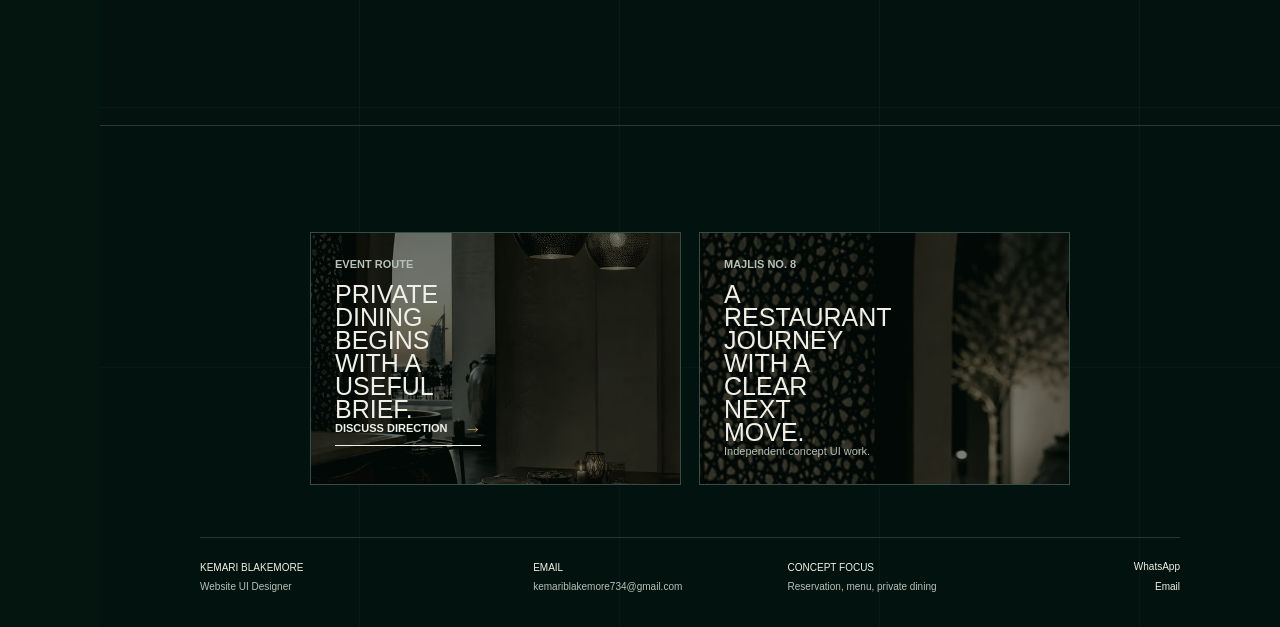
==== commit c5a8acff: "Replace static backgrounds with Mesh drift shader" ====
--- a/majlis/index.html
+++ b/majlis/index.html
@@ -7,6 +7,7 @@
   <title>Majlis No. 8 | Private UI Direction</title>
   <link rel="preload" as="image" href="../assets/majlis-graded.webp" fetchpriority="high">
   <link rel="stylesheet" href="../assets/case-editorial.css">
+  <script src="../assets/mesh-drift-background.js" defer></script>
   <style>:root{--case-bg:#0a211b;--case-panel:#364333;--case-accent:#c69b62;--case-soft:#e6d7c5}</style>
 </head>
 <body>
--- a/assets/case-editorial.css
+++ b/assets/case-editorial.css
@@ -47,24 +47,21 @@
   min-height:100vh;
   margin-left:100px;
   overflow:hidden;
-  background-color:#061b14;
+  isolation:isolate;
+  background-color:#03120e;
   background-image:
-    linear-gradient(180deg,rgba(2,14,10,.07),rgba(2,14,10,.19)),
-    radial-gradient(ellipse 58% 35% at 11% 31%,rgba(47,118,84,.1),transparent 76%),
-    radial-gradient(ellipse 52% 32% at 88% 72%,rgba(35,101,75,.09),transparent 78%),
-    url("editorial-emerald-structured.webp"),
     repeating-linear-gradient(90deg,transparent 0,transparent 259px,var(--case-faint) 260px),
     repeating-linear-gradient(0deg,transparent 0,transparent 259px,var(--case-faint) 260px);
-  background-position:center top,center 15%,center 71%,center top,center top,center top;
-  background-repeat:repeat-y,repeat-y,repeat-y,repeat-y,repeat,repeat;
-  background-size:auto,auto,auto,1600px auto,auto,auto;
-  background-attachment:scroll,scroll,scroll,scroll,scroll,scroll;
+  background-position:center top,center top;
+  background-repeat:repeat,repeat;
+  background-size:auto,auto;
 }
+.mesh-drift-canvas{position:fixed;z-index:0;top:0;right:0;bottom:0;left:100px;display:block;width:calc(100% - 100px);height:100vh;background:#03120e;pointer-events:none}
 .case-main::before,
-.case-main::after{position:absolute;z-index:0;content:"";pointer-events:none}
+.case-main::after{position:absolute;z-index:1;content:"";pointer-events:none}
 .case-main::before{inset:0;background:linear-gradient(124deg,transparent 0 22%,var(--case-faint) 22.05% 22.12%,transparent 22.17% 100%)}
 .case-main::after{top:820px;left:0;width:100%;height:1px;background:var(--case-line)}
-.editorial-grid{position:relative;z-index:1}
+.editorial-grid{position:relative;z-index:2}
 .section-inner{width:min(1140px,calc(100% - 11vw));margin:0 auto}
 .eyebrow{margin:0;color:var(--case-accent);font-size:10px;font-weight:700;text-transform:uppercase}
 .text-link{display:inline-flex;align-items:center;gap:16px;margin-top:24px;padding-bottom:8px;border-bottom:1px solid var(--case-ink);font-size:11px;font-weight:700;text-decoration:none;text-transform:uppercase}
@@ -159,13 +156,12 @@
 @media(max-width:920px){
   .case-rail{position:relative;width:100%;height:64px;flex-direction:row;padding:0 20px;border-right:0;border-bottom:1px solid var(--case-line)}
   .rail-brand{display:flex;align-items:center;gap:8px;text-align:left}.rail-brand small{margin-top:0}.rail-social,.rail-scroll{display:none}
-  .case-main{margin-left:0}.reference-hero{min-height:700px}.hero-stage{right:4%;width:88%;height:480px}.hero-copy{width:70%;margin-left:7vw;padding-top:120px}
+  .case-main{margin-left:0}.mesh-drift-canvas{left:0;width:100%}.reference-hero{min-height:700px}.hero-stage{right:4%;width:88%;height:480px}.hero-copy{width:70%;margin-left:7vw;padding-top:120px}
   .brand-feature .section-inner{grid-template-columns:1fr;gap:46px}.brand-copy{width:min(720px,100%);margin-left:auto}.category-frame{min-height:690px}.category-copy{top:60px;width:42%}.category-choices{width:75%}
   .service-frame{grid-template-columns:.42fr .58fr}.service-panel{padding-left:96px}.service-title{left:27px}.footer-meta{grid-template-columns:repeat(2,1fr)}.footer-social{text-align:left}
 }
 
 @media(max-width:620px){
-  .case-main{background-size:auto,auto,auto,1200px auto,auto,auto}
   .section-inner,.category-frame,.service-frame,.footer-tiles,.footer-meta{width:calc(100% - 36px)}
   .reference-hero{min-height:662px}.hero-stage{right:0;width:100%;height:344px;border-left:0}.hero-copy{width:100%;margin:0;padding:354px 25px 0}.hero-copy h1{max-width:10ch;margin-top:13px;font-size:51px}.hero-copy > p:last-of-type{max-width:325px;font-size:13px}.hero-rule{display:none}.hero-index{right:22px;bottom:21px}
   .brand-feature{padding:78px 0 85px}.brand-visuals{min-height:418px}.brand-visuals .visual-main{top:33px;width:60%;height:330px}.brand-visuals .visual-detail{width:47%;height:275px}.brand-copy h2{font-size:41px}.feature-icons{grid-template-columns:repeat(2,1fr)}.feature-icons div:nth-child(2){border-right:0}.feature-icons div:nth-child(-n+2){border-bottom:1px solid var(--case-line)}
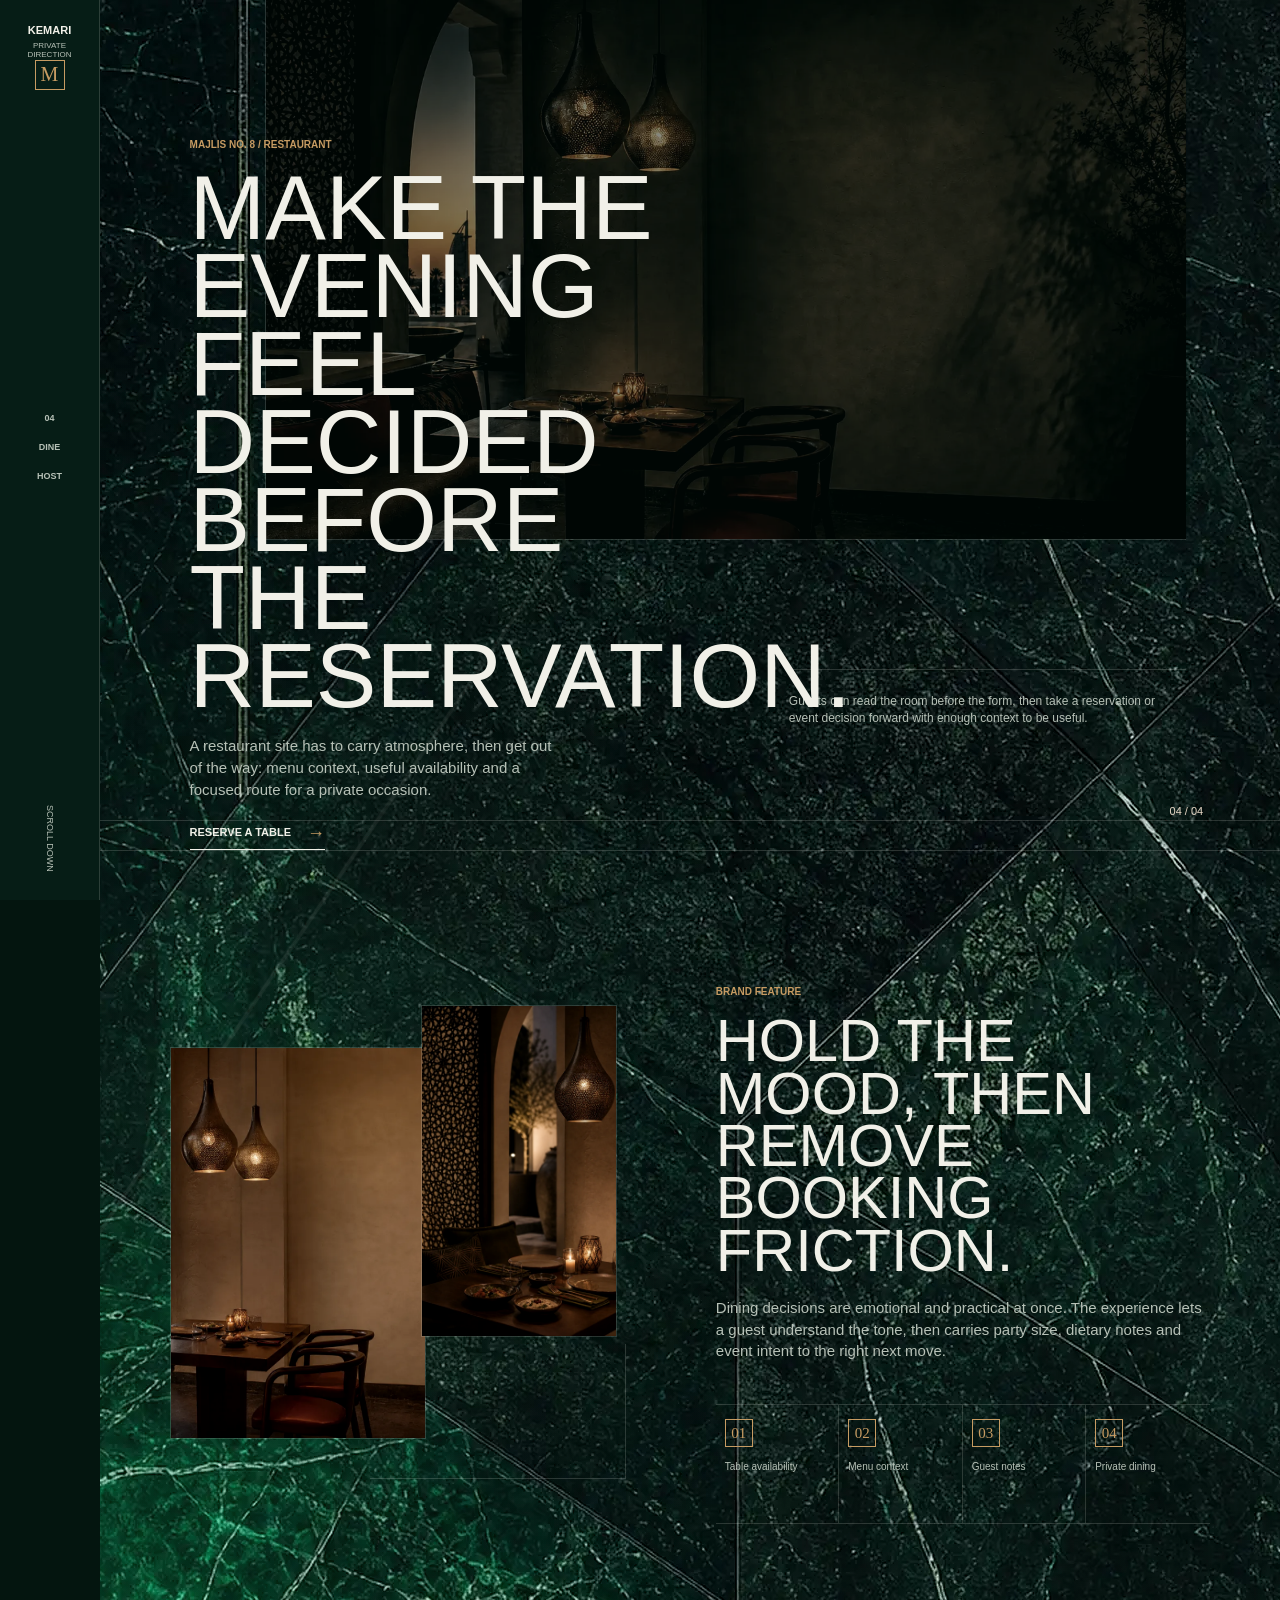
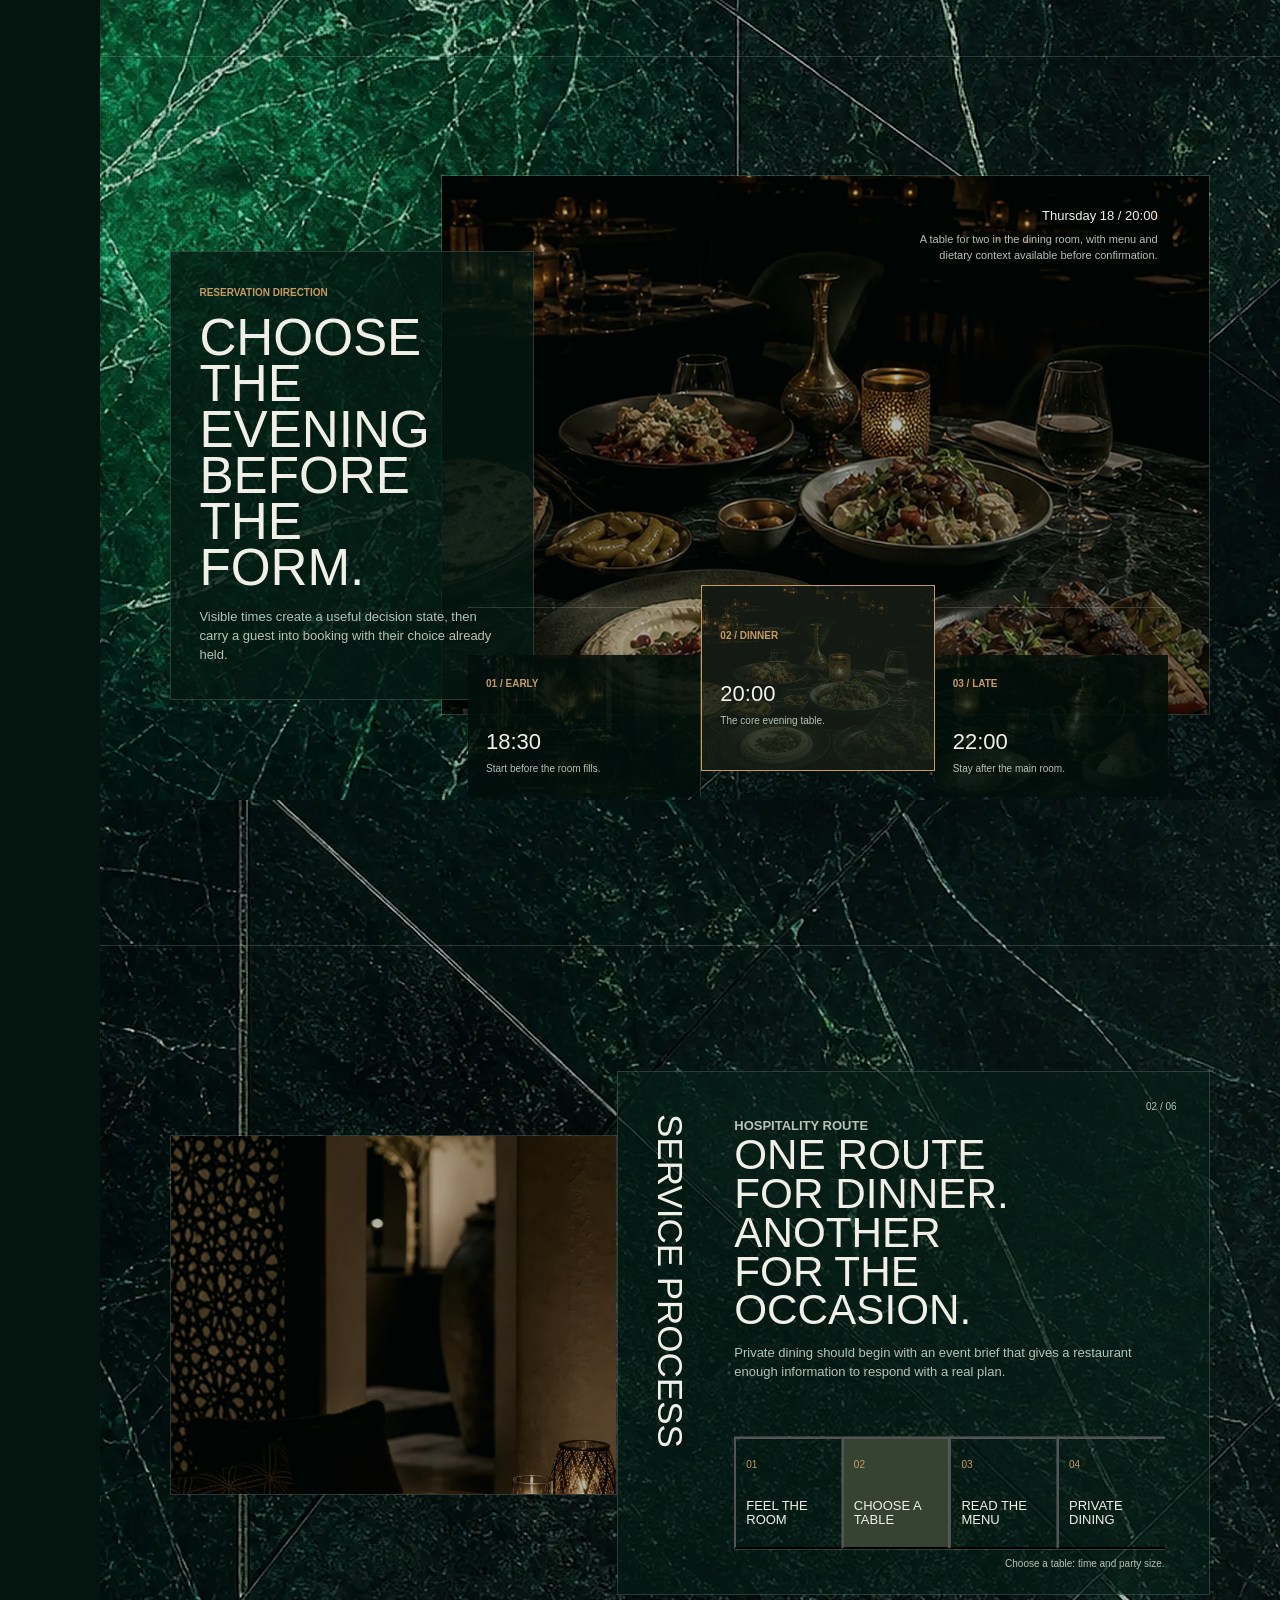
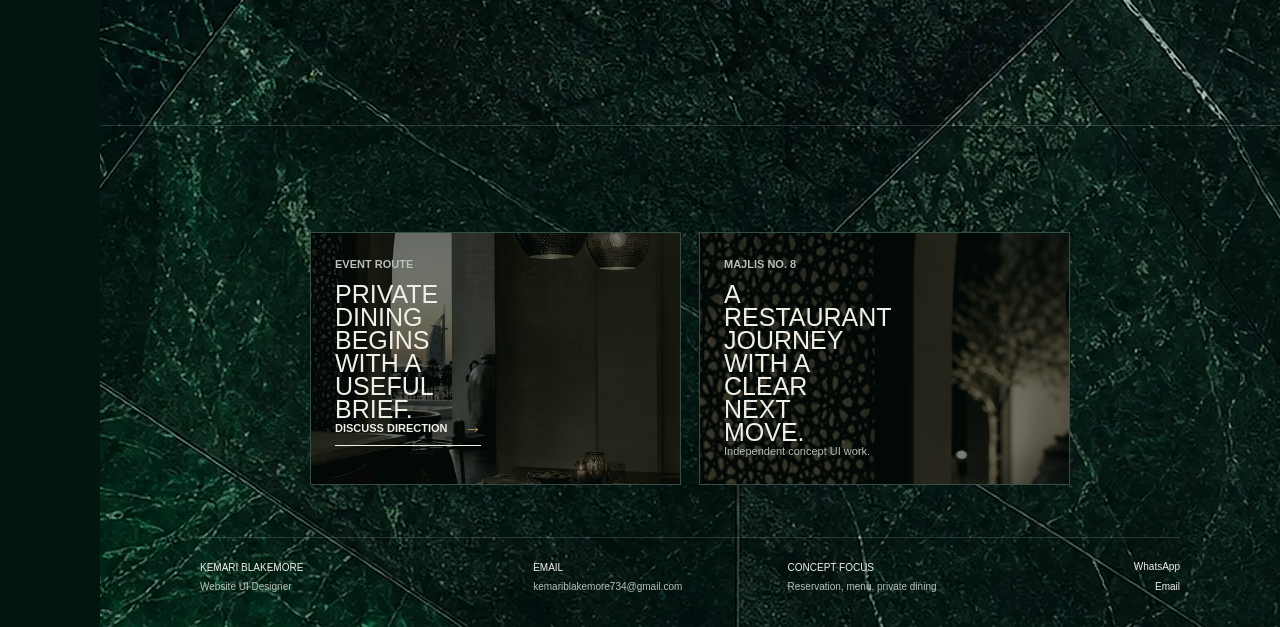
==== commit 017797bf: "Revert "Replace static backgrounds with Mesh drift shader" This reverts commit c5a8acffe41cba42d44a0" ====
--- a/majlis/index.html
+++ b/majlis/index.html
@@ -7,7 +7,6 @@
   <title>Majlis No. 8 | Private UI Direction</title>
   <link rel="preload" as="image" href="../assets/majlis-graded.webp" fetchpriority="high">
   <link rel="stylesheet" href="../assets/case-editorial.css">
-  <script src="../assets/mesh-drift-background.js" defer></script>
   <style>:root{--case-bg:#0a211b;--case-panel:#364333;--case-accent:#c69b62;--case-soft:#e6d7c5}</style>
 </head>
 <body>
--- a/assets/case-editorial.css
+++ b/assets/case-editorial.css
@@ -47,21 +47,24 @@
   min-height:100vh;
   margin-left:100px;
   overflow:hidden;
-  isolation:isolate;
-  background-color:#03120e;
+  background-color:#061b14;
   background-image:
+    linear-gradient(180deg,rgba(2,14,10,.07),rgba(2,14,10,.19)),
+    radial-gradient(ellipse 58% 35% at 11% 31%,rgba(47,118,84,.1),transparent 76%),
+    radial-gradient(ellipse 52% 32% at 88% 72%,rgba(35,101,75,.09),transparent 78%),
+    url("editorial-emerald-structured.webp"),
     repeating-linear-gradient(90deg,transparent 0,transparent 259px,var(--case-faint) 260px),
     repeating-linear-gradient(0deg,transparent 0,transparent 259px,var(--case-faint) 260px);
-  background-position:center top,center top;
-  background-repeat:repeat,repeat;
-  background-size:auto,auto;
+  background-position:center top,center 15%,center 71%,center top,center top,center top;
+  background-repeat:repeat-y,repeat-y,repeat-y,repeat-y,repeat,repeat;
+  background-size:auto,auto,auto,1600px auto,auto,auto;
+  background-attachment:scroll,scroll,scroll,scroll,scroll,scroll;
 }
-.mesh-drift-canvas{position:fixed;z-index:0;top:0;right:0;bottom:0;left:100px;display:block;width:calc(100% - 100px);height:100vh;background:#03120e;pointer-events:none}
 .case-main::before,
-.case-main::after{position:absolute;z-index:1;content:"";pointer-events:none}
+.case-main::after{position:absolute;z-index:0;content:"";pointer-events:none}
 .case-main::before{inset:0;background:linear-gradient(124deg,transparent 0 22%,var(--case-faint) 22.05% 22.12%,transparent 22.17% 100%)}
 .case-main::after{top:820px;left:0;width:100%;height:1px;background:var(--case-line)}
-.editorial-grid{position:relative;z-index:2}
+.editorial-grid{position:relative;z-index:1}
 .section-inner{width:min(1140px,calc(100% - 11vw));margin:0 auto}
 .eyebrow{margin:0;color:var(--case-accent);font-size:10px;font-weight:700;text-transform:uppercase}
 .text-link{display:inline-flex;align-items:center;gap:16px;margin-top:24px;padding-bottom:8px;border-bottom:1px solid var(--case-ink);font-size:11px;font-weight:700;text-decoration:none;text-transform:uppercase}
@@ -156,12 +159,13 @@
 @media(max-width:920px){
   .case-rail{position:relative;width:100%;height:64px;flex-direction:row;padding:0 20px;border-right:0;border-bottom:1px solid var(--case-line)}
   .rail-brand{display:flex;align-items:center;gap:8px;text-align:left}.rail-brand small{margin-top:0}.rail-social,.rail-scroll{display:none}
-  .case-main{margin-left:0}.mesh-drift-canvas{left:0;width:100%}.reference-hero{min-height:700px}.hero-stage{right:4%;width:88%;height:480px}.hero-copy{width:70%;margin-left:7vw;padding-top:120px}
+  .case-main{margin-left:0}.reference-hero{min-height:700px}.hero-stage{right:4%;width:88%;height:480px}.hero-copy{width:70%;margin-left:7vw;padding-top:120px}
   .brand-feature .section-inner{grid-template-columns:1fr;gap:46px}.brand-copy{width:min(720px,100%);margin-left:auto}.category-frame{min-height:690px}.category-copy{top:60px;width:42%}.category-choices{width:75%}
   .service-frame{grid-template-columns:.42fr .58fr}.service-panel{padding-left:96px}.service-title{left:27px}.footer-meta{grid-template-columns:repeat(2,1fr)}.footer-social{text-align:left}
 }
 
 @media(max-width:620px){
+  .case-main{background-size:auto,auto,auto,1200px auto,auto,auto}
   .section-inner,.category-frame,.service-frame,.footer-tiles,.footer-meta{width:calc(100% - 36px)}
   .reference-hero{min-height:662px}.hero-stage{right:0;width:100%;height:344px;border-left:0}.hero-copy{width:100%;margin:0;padding:354px 25px 0}.hero-copy h1{max-width:10ch;margin-top:13px;font-size:51px}.hero-copy > p:last-of-type{max-width:325px;font-size:13px}.hero-rule{display:none}.hero-index{right:22px;bottom:21px}
   .brand-feature{padding:78px 0 85px}.brand-visuals{min-height:418px}.brand-visuals .visual-main{top:33px;width:60%;height:330px}.brand-visuals .visual-detail{width:47%;height:275px}.brand-copy h2{font-size:41px}.feature-icons{grid-template-columns:repeat(2,1fr)}.feature-icons div:nth-child(2){border-right:0}.feature-icons div:nth-child(-n+2){border-bottom:1px solid var(--case-line)}
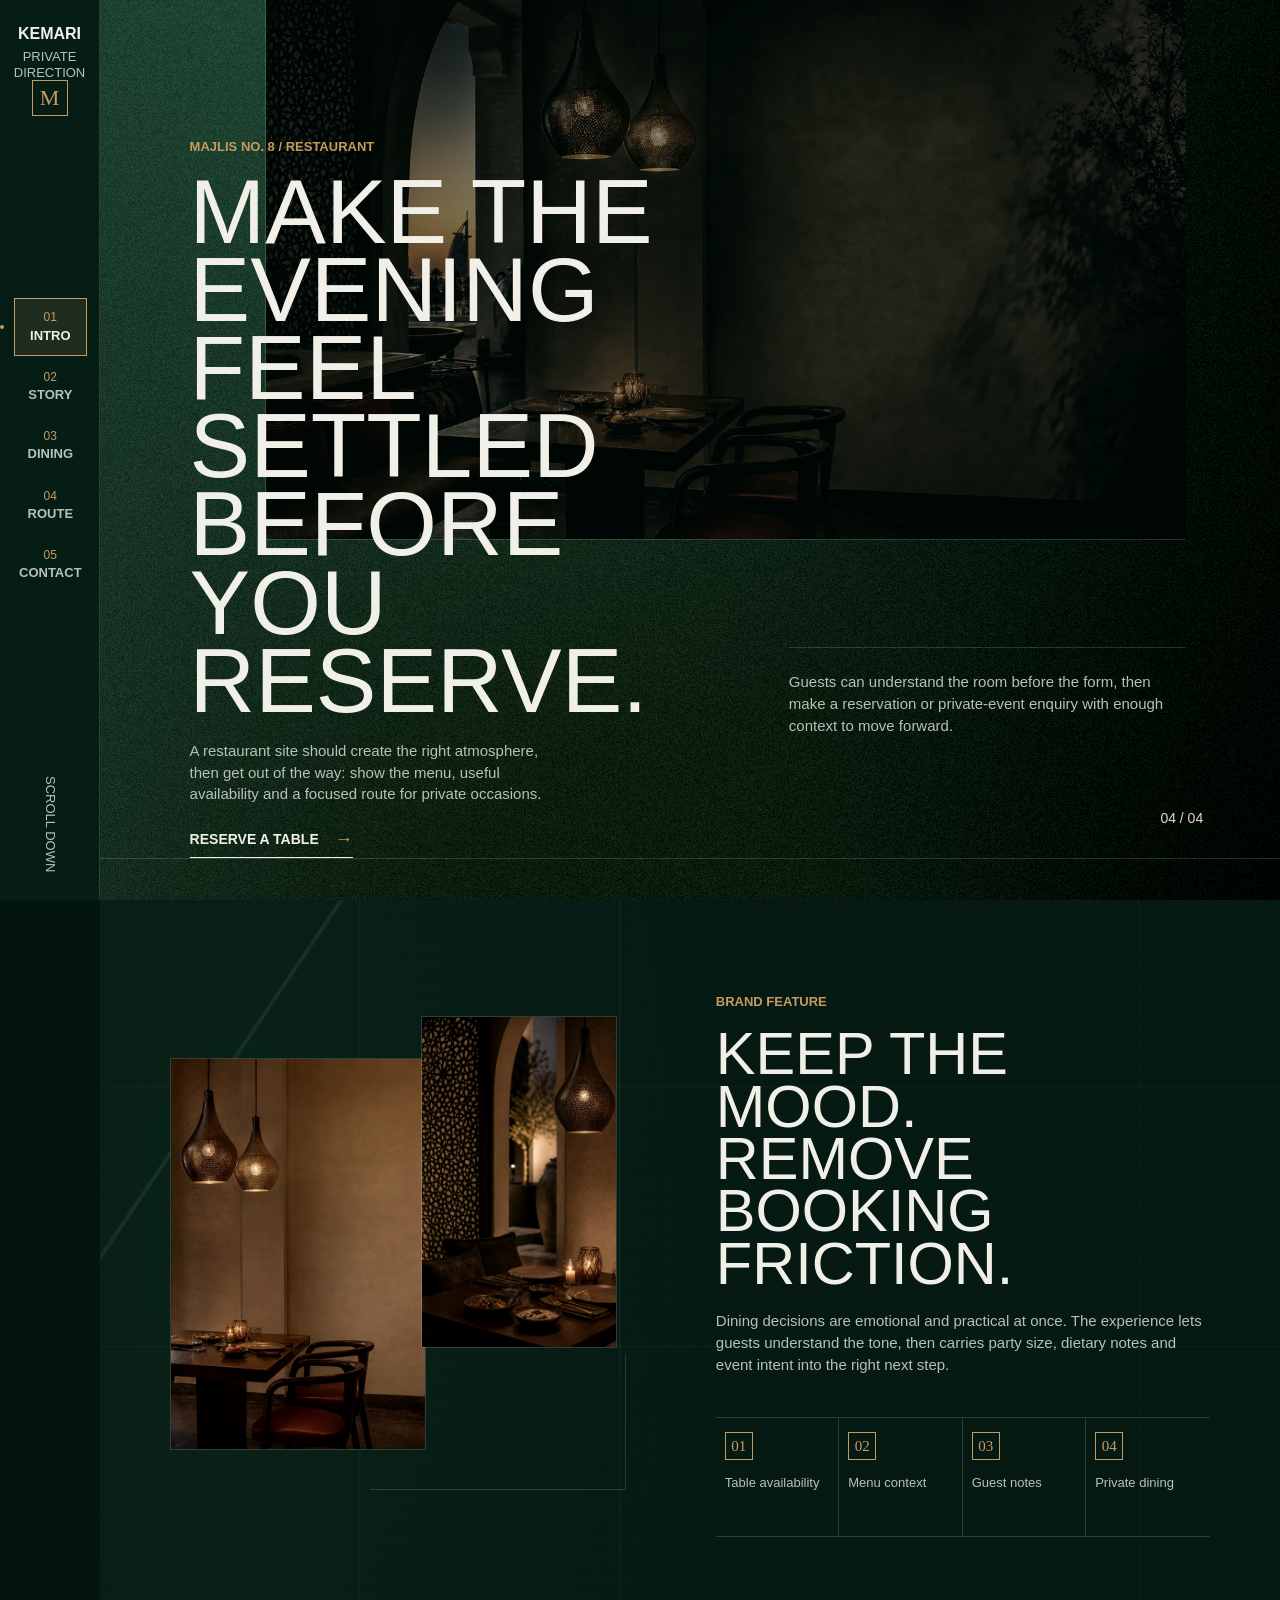
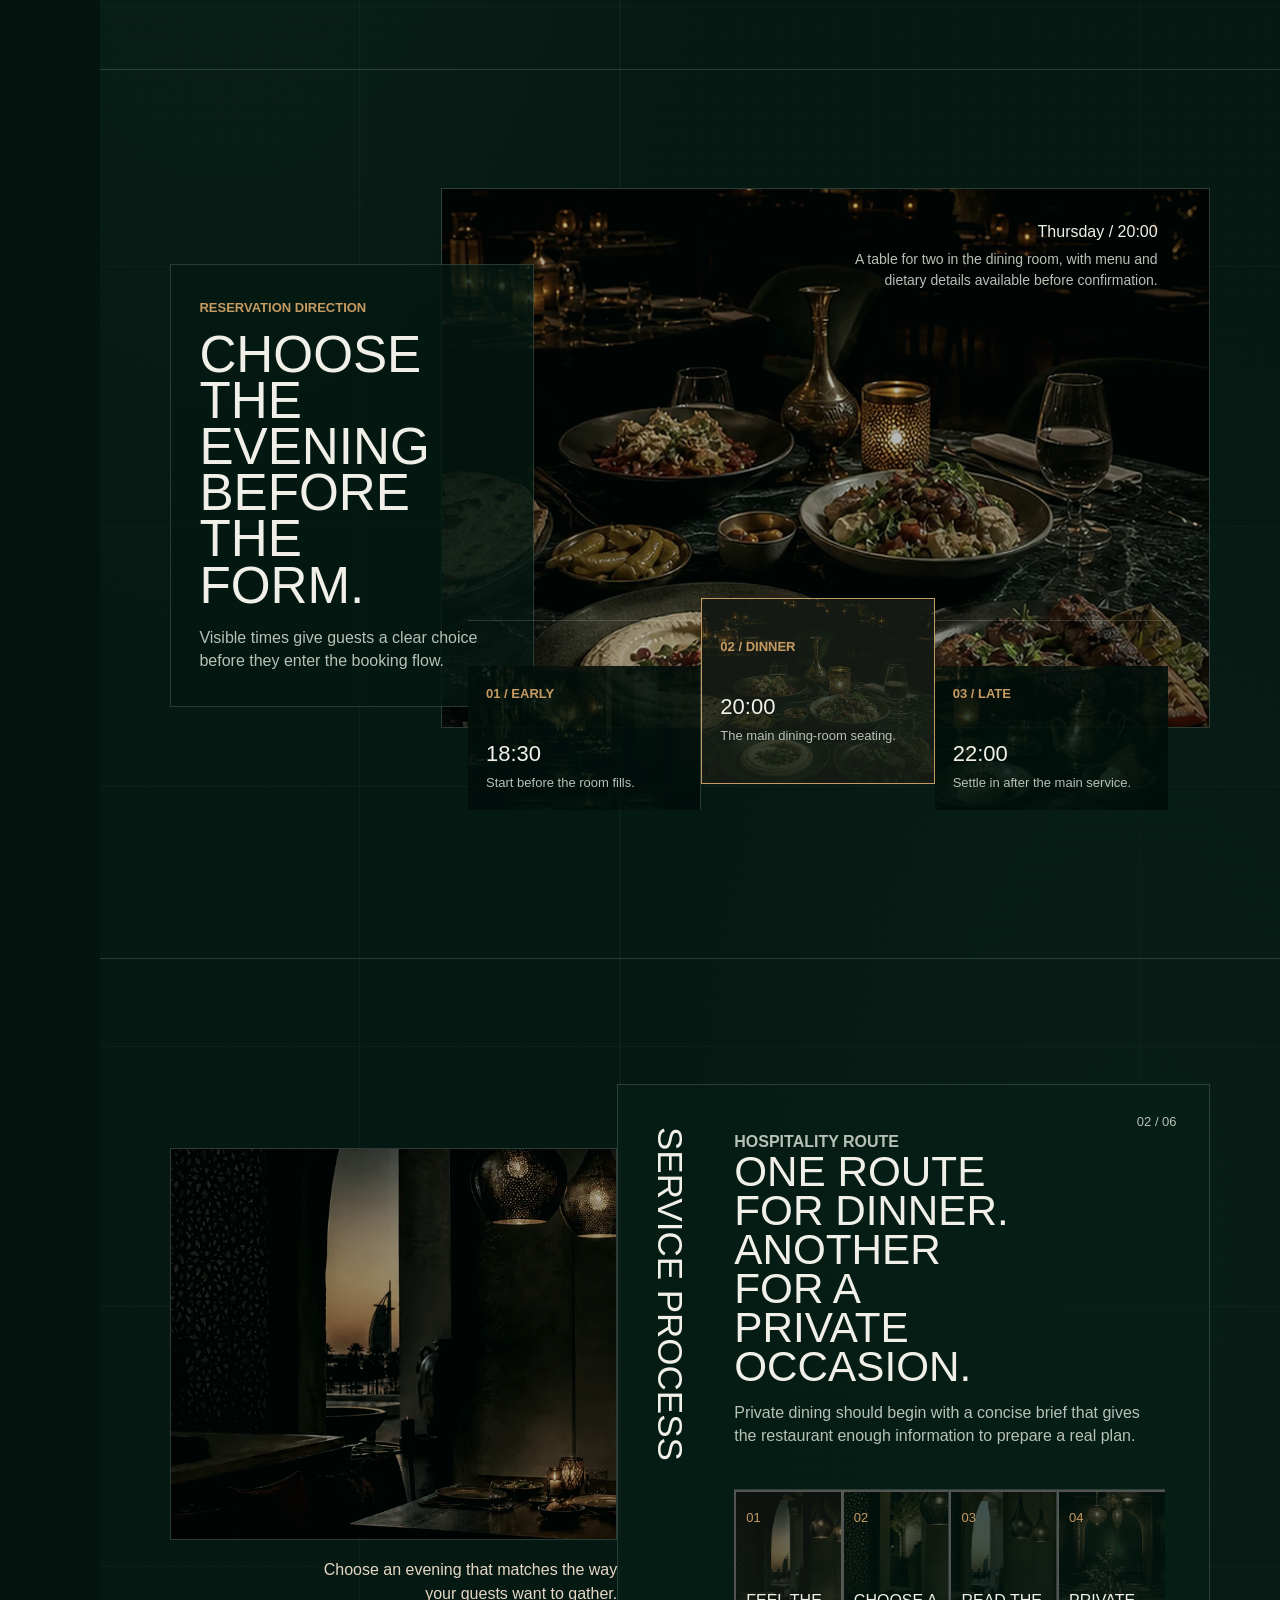
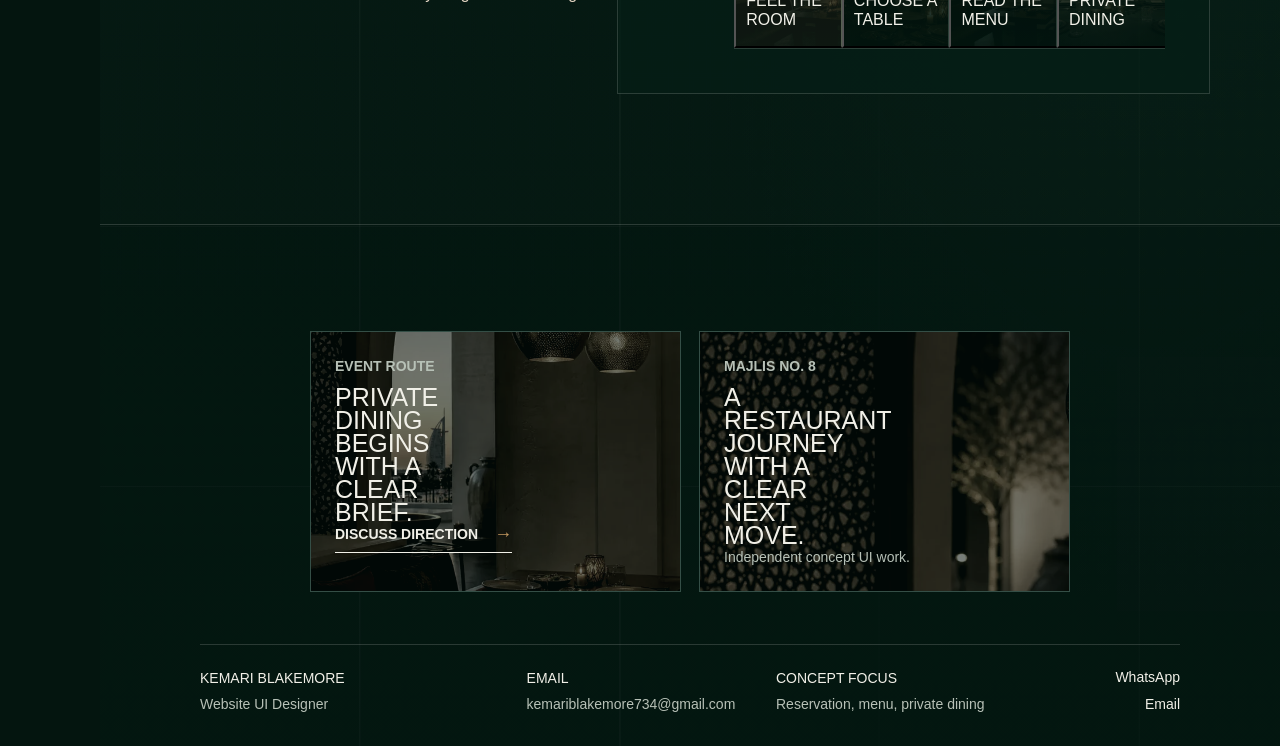
==== commit 82af41dc: "Optimize sector cases and finalize case directions" ====
--- a/majlis/index.html
+++ b/majlis/index.html
@@ -6,31 +6,38 @@
   <meta name="description" content="Majlis No. 8: a private UI direction for restaurant reservations and private dining.">
   <title>Majlis No. 8 | Private UI Direction</title>
   <link rel="preload" as="image" href="../assets/majlis-graded.webp" fetchpriority="high">
-  <link rel="stylesheet" href="../assets/case-editorial.css">
+  <link rel="stylesheet" href="../assets/case-editorial.css?v=20260716-readability">
   <style>:root{--case-bg:#0a211b;--case-panel:#364333;--case-accent:#c69b62;--case-soft:#e6d7c5}</style>
 </head>
 <body>
   <aside class="case-rail" aria-label="Majlis direction">
     <div class="rail-brand">KEMARI<small>PRIVATE DIRECTION</small></div>
     <div class="rail-mark" aria-hidden="true">M</div>
-    <div class="rail-social" aria-hidden="true"><span>04</span><span>DINE</span><span>HOST</span></div>
+    <nav class="rail-navigation" aria-label="Page sections" data-rail-navigation>
+      <a href="#majlis-intro" aria-current="page"><span>01</span><b>INTRO</b></a>
+      <a href="#majlis-story"><span>02</span><b>STORY</b></a>
+      <a href="#reserve"><span>03</span><b>DINING</b></a>
+      <a href="#majlis-path"><span>04</span><b>ROUTE</b></a>
+      <a href="#majlis-contact"><span>05</span><b>CONTACT</b></a>
+    </nav>
     <div class="rail-scroll">SCROLL DOWN</div>
   </aside>
 
-  <main class="case-main">
-    <section class="reference-hero editorial-grid" aria-labelledby="majlis-title">
+  <main class="case-main case-main--grainient">
+    <div class="grainient-background" data-grainient-background aria-hidden="true"></div>
+    <section class="reference-hero editorial-grid" id="majlis-intro" data-rail-section aria-labelledby="majlis-title">
       <figure class="hero-stage"><img src="../assets/majlis-graded.webp" alt="A dark emerald Arabic restaurant interior with warm brass light" fetchpriority="high"></figure>
       <div class="hero-copy">
         <p class="eyebrow">Majlis No. 8 / restaurant</p>
-        <h1 id="majlis-title">MAKE THE EVENING FEEL DECIDED BEFORE THE RESERVATION.</h1>
-        <p>A restaurant site has to carry atmosphere, then get out of the way: menu context, useful availability and a focused route for a private occasion.</p>
+        <h1 id="majlis-title">MAKE THE EVENING FEEL SETTLED BEFORE YOU RESERVE.</h1>
+        <p>A restaurant site should create the right atmosphere, then get out of the way: show the menu, useful availability and a focused route for private occasions.</p>
         <a class="text-link" href="#reserve">Reserve a table <span aria-hidden="true">&rarr;</span></a>
       </div>
-      <div class="hero-rule"><p>Guests can read the room before the form, then take a reservation or event decision forward with enough context to be useful.</p></div>
+      <div class="hero-rule"><p>Guests can understand the room before the form, then make a reservation or private-event enquiry with enough context to move forward.</p></div>
       <span class="hero-index">04 / 04</span>
     </section>
 
-    <section class="brand-feature editorial-grid" aria-labelledby="majlis-feature-title">
+    <section class="brand-feature editorial-grid" id="majlis-story" data-rail-section aria-labelledby="majlis-feature-title">
       <div class="section-inner">
         <div class="brand-visuals" aria-hidden="true">
           <figure class="visual-main"><img src="../assets/majlis-interior.webp" alt="" loading="lazy"></figure>
@@ -38,8 +45,8 @@
         </div>
         <div class="brand-copy">
           <p class="eyebrow">Brand feature</p>
-          <h2 id="majlis-feature-title">HOLD THE MOOD, THEN REMOVE BOOKING FRICTION.</h2>
-          <p>Dining decisions are emotional and practical at once. The experience lets a guest understand the tone, then carries party size, dietary notes and event intent to the right next move.</p>
+          <h2 id="majlis-feature-title">KEEP THE MOOD. REMOVE BOOKING FRICTION.</h2>
+          <p>Dining decisions are emotional and practical at once. The experience lets guests understand the tone, then carries party size, dietary notes and event intent into the right next step.</p>
           <div class="feature-icons" aria-label="Majlis guest features">
             <div><b>01</b><span>Table availability</span></div>
             <div><b>02</b><span>Menu context</span></div>
@@ -50,50 +57,52 @@
       </div>
     </section>
 
-    <section class="category-showcase editorial-grid" id="reserve" aria-labelledby="majlis-category-title">
+    <section class="category-showcase editorial-grid" id="reserve" data-rail-section aria-labelledby="majlis-category-title">
       <div class="category-frame">
         <figure class="category-media"><img data-choice-media src="../assets/majlis-choice-dinner.webp" alt="Restaurant dinner table with composed dishes and candlelight" loading="lazy"></figure>
         <div class="category-copy">
           <p class="eyebrow">Reservation direction</p>
           <h2 id="majlis-category-title">CHOOSE THE EVENING BEFORE THE FORM.</h2>
-          <p>Visible times create a useful decision state, then carry a guest into booking with their choice already held.</p>
+          <p>Visible times give guests a clear choice before they enter the booking flow.</p>
         </div>
-        <p class="category-output" aria-live="polite"><strong id="majlis-output">Thursday 18 / 20:00</strong><span id="majlis-copy">A table for two in the dining room, with menu and dietary context available before confirmation.</span></p>
+        <p class="category-output" aria-live="polite"><strong id="majlis-output">Thursday / 20:00</strong><span id="majlis-copy">A table for two in the dining room, with menu and dietary details available before confirmation.</span></p>
         <div class="category-choices" role="group" aria-label="Choose a reservation time">
-          <button class="category-choice" type="button" data-choice="Thursday 18 / 18:30" data-copy="An early table for two, held around an aperitif and a longer menu introduction." data-image="../assets/majlis-choice-early.webp" data-alt="Calm early restaurant table for two" style="--choice-image:url('../assets/majlis-choice-early.webp')" aria-pressed="false"><span class="choice-preview" aria-hidden="true"></span><small>01 / EARLY</small><b>18:30</b><span>Start before the room fills.</span></button>
-          <button class="category-choice" type="button" data-choice="Thursday 18 / 20:00" data-copy="A table for two in the dining room, with menu and dietary context available before confirmation." data-image="../assets/majlis-choice-dinner.webp" data-alt="Restaurant dinner table with composed dishes and candlelight" style="--choice-image:url('../assets/majlis-choice-dinner.webp')" aria-pressed="true"><span class="choice-preview" aria-hidden="true"></span><small>02 / DINNER</small><b>20:00</b><span>The core evening table.</span></button>
-          <button class="category-choice" type="button" data-choice="Thursday 18 / 22:00" data-copy="A later table held for dessert, slower conversation and an evening-led service." data-image="../assets/majlis-choice-late.webp" data-alt="Late restaurant dessert with brass tea service" style="--choice-image:url('../assets/majlis-choice-late.webp')" aria-pressed="false"><span class="choice-preview" aria-hidden="true"></span><small>03 / LATE</small><b>22:00</b><span>Stay after the main room.</span></button>
+          <button class="category-choice" type="button" data-choice="Thursday / 18:30" data-copy="An early table for two, with time for an aperitif and a relaxed introduction to the menu." data-image="../assets/majlis-choice-early.webp" data-alt="Calm early restaurant table for two" style="--choice-image:url('../assets/majlis-choice-early.webp')" aria-pressed="false"><span class="choice-preview" aria-hidden="true"></span><small>01 / EARLY</small><b>18:30</b><span>Start before the room fills.</span></button>
+          <button class="category-choice" type="button" data-choice="Thursday / 20:00" data-copy="A table for two in the dining room, with menu and dietary details available before confirmation." data-image="../assets/majlis-choice-dinner.webp" data-alt="Restaurant dinner table with composed dishes and candlelight" style="--choice-image:url('../assets/majlis-choice-dinner.webp')" aria-pressed="true"><span class="choice-preview" aria-hidden="true"></span><small>02 / DINNER</small><b>20:00</b><span>The main dining-room seating.</span></button>
+          <button class="category-choice" type="button" data-choice="Thursday / 22:00" data-copy="A later table for dessert, slower conversation and a more relaxed service pace." data-image="../assets/majlis-choice-late.webp" data-alt="Late restaurant dessert with brass tea service" style="--choice-image:url('../assets/majlis-choice-late.webp')" aria-pressed="false"><span class="choice-preview" aria-hidden="true"></span><small>03 / LATE</small><b>22:00</b><span>Settle in after the main service.</span></button>
         </div>
       </div>
     </section>
 
-    <section class="service-canvas editorial-grid" aria-labelledby="majlis-service-title">
+    <section class="service-canvas editorial-grid" id="majlis-path" data-rail-section aria-labelledby="majlis-service-title">
       <div class="service-frame">
-        <figure class="service-photo"><img src="../assets/majlis-moments-02.webp" alt="A candlelit table and patterned screen for a private dinner" loading="lazy"></figure>
+        <div class="service-visual-column">
+          <figure class="service-photo"><img data-process-media src="../assets/majlis-moments-01.webp" alt="Majlis dining room prepared for an evening reservation" loading="lazy"></figure>
+          <p class="service-status" id="majlis-status" aria-live="polite">Choose an evening that matches the way your guests want to gather.</p>
+        </div>
         <div class="service-panel">
           <span class="service-title" aria-hidden="true">SERVICE PROCESS</span>
           <span class="service-page">02 / 06</span>
           <div class="service-copy">
             <p class="eyebrow">Hospitality route</p>
-            <h2 id="majlis-service-title">ONE ROUTE FOR DINNER. ANOTHER FOR THE OCCASION.</h2>
-            <p>Private dining should begin with an event brief that gives a restaurant enough information to respond with a real plan.</p>
+            <h2 id="majlis-service-title">ONE ROUTE FOR DINNER. ANOTHER FOR A PRIVATE OCCASION.</h2>
+            <p>Private dining should begin with a concise brief that gives the restaurant enough information to prepare a real plan.</p>
             <div class="process-track" role="group" aria-label="Majlis guest process">
-              <button class="process-step" type="button" data-step="Feel the room: atmosphere and tone." aria-pressed="false"><small>01</small><b>FEEL THE ROOM</b></button>
-              <button class="process-step" type="button" data-step="Choose a table: time and party size." aria-pressed="true"><small>02</small><b>CHOOSE A TABLE</b></button>
-              <button class="process-step" type="button" data-step="Read the menu: dietary context before booking." aria-pressed="false"><small>03</small><b>READ THE MENU</b></button>
-              <button class="process-step" type="button" data-step="Open Private dining: group and occasion." aria-pressed="false"><small>04</small><b>PRIVATE DINING</b></button>
+              <button class="process-step" type="button" data-step="Choose an evening that matches the way your guests want to gather." data-process-image="../assets/majlis-moments-01.webp" data-process-alt="Majlis dining room prepared for an evening reservation" style="--process-image:url('../assets/majlis-moments-01.webp')" aria-pressed="true"><span class="process-preview" aria-hidden="true"></span><small>01</small><b>FEEL THE ROOM</b></button>
+              <button class="process-step" type="button" data-step="Choose a table with the time, party size and room context already clear." data-process-image="../assets/majlis-moments-02.webp" data-process-alt="A candlelit table and patterned screen for a private dinner" style="--process-image:url('../assets/majlis-moments-02.webp')" aria-pressed="false"><span class="process-preview" aria-hidden="true"></span><small>02</small><b>CHOOSE A TABLE</b></button>
+              <button class="process-step" type="button" data-step="Read the menu with dietary needs and courses visible before confirmation." data-process-image="../assets/majlis-moments-03.webp" data-process-alt="Warm evening dining room ready for a group" style="--process-image:url('../assets/majlis-moments-03.webp')" aria-pressed="false"><span class="process-preview" aria-hidden="true"></span><small>03</small><b>READ THE MENU</b></button>
+              <button class="process-step" type="button" data-step="Start a private-dining enquiry with the group size, occasion and service needs." data-process-image="../assets/majlis-private-dining-v2.webp" data-process-alt="Private dining table prepared for eight guests at Majlis No. 8" style="--process-image:url('../assets/majlis-private-dining-v2.webp')" aria-pressed="false"><span class="process-preview" aria-hidden="true"></span><small>04</small><b>PRIVATE DINING</b></button>
             </div>
           </div>
-          <p class="service-status" id="majlis-status" aria-live="polite">Choose a table: time and party size.</p>
         </div>
       </div>
     </section>
 
-    <footer class="micro-footer">
+    <footer class="micro-footer" id="majlis-contact" data-rail-section>
       <div class="footer-tiles">
         <section class="footer-tile">
           <img src="../assets/majlis-moments-03.webp" alt="Warm evening dining room ready for a group" loading="lazy">
-          <div class="footer-tile-copy"><div><p class="eyebrow">Event route</p><h2>PRIVATE DINING BEGINS WITH A USEFUL BRIEF.</h2></div><a class="text-link" href="mailto:kemariblakemore734@gmail.com?subject=Majlis%20website%20direction">Discuss direction <span aria-hidden="true">&rarr;</span></a></div>
+          <div class="footer-tile-copy"><div><p class="eyebrow">Event route</p><h2>PRIVATE DINING BEGINS WITH A CLEAR BRIEF.</h2></div><a class="text-link" href="mailto:kemariblakemore734@gmail.com?subject=Majlis%20website%20direction">Discuss direction <span aria-hidden="true">&rarr;</span></a></div>
         </section>
         <section class="footer-tile">
           <img src="../assets/majlis-moments-04.webp" alt="Lantern, arch and private dining table at Majlis" loading="lazy">
@@ -105,6 +114,7 @@
   </main>
   <script>
     const categoryImage=document.querySelector('[data-choice-media]');
+    const processImage=document.querySelector('[data-process-media]');
     document.querySelectorAll('[data-choice]').forEach((button)=>button.addEventListener('click',()=>{
       document.querySelectorAll('[data-choice]').forEach((item)=>item.setAttribute('aria-pressed','false'));
       button.setAttribute('aria-pressed','true');
@@ -116,8 +126,12 @@
     document.querySelectorAll('[data-step]').forEach((button)=>button.addEventListener('click',()=>{
       document.querySelectorAll('[data-step]').forEach((item)=>item.setAttribute('aria-pressed','false'));
       button.setAttribute('aria-pressed','true');
+      processImage.src=button.dataset.processImage;
+      processImage.alt=button.dataset.processAlt;
       document.querySelector('#majlis-status').textContent=button.dataset.step;
     }));
   </script>
+  <script src="../assets/case-rail-navigation.js" defer></script>
+  <script src="../assets/grainient-background.js" defer></script>
 </body>
 </html>
--- a/assets/case-editorial.css
+++ b/assets/case-editorial.css
@@ -35,12 +35,17 @@
   border-right:1px solid var(--case-line);
   background:#061d16;
 }
-.rail-brand{font-size:11px;font-weight:700;line-height:1.1;text-align:center}
-.rail-brand small{display:block;margin-top:6px;color:var(--case-muted);font-size:8px;font-weight:400}
-.rail-mark{width:30px;height:30px;display:grid;place-items:center;border:1px solid var(--case-accent);color:var(--case-accent);font:400 20px Georgia,serif}
-.rail-social{display:grid;gap:16px;margin-top:auto;margin-bottom:auto;text-align:center}
-.rail-social span{color:var(--case-muted);font-size:9px;font-weight:700}
-.rail-scroll{writing-mode:vertical-rl;color:var(--case-muted);font-size:9px}
+.rail-brand{font-size:16px;font-weight:700;line-height:1.2;text-align:center}
+.rail-brand small{display:block;margin-top:6px;color:var(--case-muted);font-size:13px;font-weight:400}
+.rail-mark{width:36px;height:36px;display:grid;place-items:center;border:1px solid var(--case-accent);color:var(--case-accent);font:400 22px Georgia,serif}
+.rail-navigation{display:grid;gap:2px;margin-top:auto;margin-bottom:auto;width:100%}
+.rail-navigation a{position:relative;display:grid;gap:4px;justify-items:center;padding:12px 4px;border:1px solid transparent;color:var(--case-muted);font-size:12px;font-weight:700;line-height:1.1;text-align:center;text-decoration:none;transition:color 160ms ease,background-color 160ms ease,border-color 160ms ease}
+.rail-navigation a span{color:var(--case-accent);font-size:12px;font-weight:400}
+.rail-navigation a b{font-size:13px;font-weight:700}
+.rail-navigation a:hover,.rail-navigation a:focus-visible{border-color:var(--case-line);color:var(--case-ink);background:rgba(241,240,232,.06);outline:0}
+.rail-navigation a[aria-current=page]{border-color:var(--case-accent);color:var(--case-ink);background:rgba(202,166,106,.12)}
+.rail-navigation a[aria-current=page]::before{position:absolute;top:50%;left:-15px;width:4px;height:4px;content:"";border-radius:50%;background:var(--case-accent);transform:translateY(-50%)}
+.rail-scroll{writing-mode:vertical-rl;color:var(--case-muted);font-size:13px}
 
 .case-main{
   position:relative;
@@ -48,26 +53,37 @@
   margin-left:100px;
   overflow:hidden;
   background-color:#061b14;
+}
+.case-main--grainient{
+  isolation:isolate;
   background-image:
     linear-gradient(180deg,rgba(2,14,10,.07),rgba(2,14,10,.19)),
     radial-gradient(ellipse 58% 35% at 11% 31%,rgba(47,118,84,.1),transparent 76%),
     radial-gradient(ellipse 52% 32% at 88% 72%,rgba(35,101,75,.09),transparent 78%),
-    url("editorial-emerald-structured.webp"),
     repeating-linear-gradient(90deg,transparent 0,transparent 259px,var(--case-faint) 260px),
     repeating-linear-gradient(0deg,transparent 0,transparent 259px,var(--case-faint) 260px);
-  background-position:center top,center 15%,center 71%,center top,center top,center top;
-  background-repeat:repeat-y,repeat-y,repeat-y,repeat-y,repeat,repeat;
-  background-size:auto,auto,auto,1600px auto,auto,auto;
-  background-attachment:scroll,scroll,scroll,scroll,scroll,scroll;
+  background-position:center top,center 15%,center 71%,center top,center top;
+  background-repeat:repeat-y,repeat-y,repeat-y,repeat,repeat;
+  background-size:auto,auto,auto,auto,auto;
+  background-attachment:scroll,scroll,scroll,scroll,scroll;
 }
+.grainient-background{position:absolute;z-index:1;inset:0;display:block;width:auto;height:auto;overflow:hidden;pointer-events:none}
+.grainient-canvas{position:absolute;top:0;left:0;display:block;width:100%;height:100vh;will-change:transform}
+.case-main--grainient-fallback{background-color:#0a1d15;background-image:radial-gradient(ellipse 78% 68% at 4% 12%,rgba(77,119,85,.64),transparent 68%),radial-gradient(ellipse 72% 66% at 92% 73%,rgba(97,60,24,.6),transparent 72%),radial-gradient(ellipse 76% 62% at 40% 86%,rgba(22,83,62,.58),transparent 70%),linear-gradient(138deg,#06140f 0%,#11291e 46%,#1f150d 100%);background-size:130% 130%,130% 130%,130% 130%,100% 100%;background-position:10% 16%,88% 72%,42% 96%,center;background-repeat:no-repeat;animation:grainient-fallback-drift 22s ease-in-out infinite alternate}
+@keyframes grainient-fallback-drift{to{background-position:22% 8%,76% 84%,52% 72%,center}}
+@media(prefers-reduced-motion:reduce){.case-main--grainient-fallback{animation:none}}
+.case-main--grainient::before,.case-main--grainient::after{z-index:2}
+.case-main--grainient .editorial-grid{position:relative;z-index:3}
+.case-main--grainient .micro-footer{position:relative;z-index:3}
 .case-main::before,
 .case-main::after{position:absolute;z-index:0;content:"";pointer-events:none}
 .case-main::before{inset:0;background:linear-gradient(124deg,transparent 0 22%,var(--case-faint) 22.05% 22.12%,transparent 22.17% 100%)}
 .case-main::after{top:820px;left:0;width:100%;height:1px;background:var(--case-line)}
 .editorial-grid{position:relative;z-index:1}
+.reference-hero,.brand-feature,.category-showcase,.service-canvas,.micro-footer{scroll-margin-top:24px}
 .section-inner{width:min(1140px,calc(100% - 11vw));margin:0 auto}
-.eyebrow{margin:0;color:var(--case-accent);font-size:10px;font-weight:700;text-transform:uppercase}
-.text-link{display:inline-flex;align-items:center;gap:16px;margin-top:24px;padding-bottom:8px;border-bottom:1px solid var(--case-ink);font-size:11px;font-weight:700;text-decoration:none;text-transform:uppercase}
+.eyebrow{margin:0;color:var(--case-accent);font-size:13px;font-weight:700;text-transform:uppercase}
+.text-link{display:inline-flex;align-items:center;gap:16px;margin-top:24px;padding-bottom:8px;border-bottom:1px solid var(--case-ink);font-size:14px;font-weight:700;text-decoration:none;text-transform:uppercase}
 .text-link span{color:var(--case-accent);font-size:18px;line-height:.8}
 
 .reference-hero{min-height:760px;border-bottom:1px solid var(--case-line)}
@@ -77,9 +93,9 @@
 .hero-copy{position:relative;z-index:1;width:min(720px,67%);padding-top:138px;margin-left:clamp(36px,7vw,126px)}
 .hero-copy h1{max-width:10.4ch;margin:16px 0 20px;font-size:clamp(58px,7.1vw,112px);font-weight:300;letter-spacing:0;line-height:.86;text-transform:uppercase}
 .hero-copy > p:last-of-type{max-width:370px;margin:0;color:var(--case-muted);font-size:15px}
-.hero-index{position:absolute;right:clamp(26px,6vw,96px);bottom:30px;color:var(--case-soft,var(--case-ink));font-size:11px}
+.hero-index{position:absolute;right:clamp(26px,6vw,96px);bottom:30px;color:var(--case-soft,var(--case-ink));font-size:14px}
 .hero-rule{position:absolute;right:8%;bottom:122px;width:min(31vw,430px);border-top:1px solid var(--case-line)}
-.hero-rule p{margin:23px 0 0;color:var(--case-muted);font-size:12px}
+.hero-rule p{margin:23px 0 0;color:var(--case-muted);font-size:15px}
 
 .brand-feature{padding:122px 0 132px;border-bottom:1px solid var(--case-line)}
 .brand-feature .section-inner{display:grid;grid-template-columns:.48fr .52fr;gap:clamp(42px,7vw,112px);align-items:center}
@@ -95,7 +111,7 @@
 .feature-icons div{min-height:118px;padding:14px 9px;border-right:1px solid var(--case-line)}
 .feature-icons div:last-child{border-right:0}
 .feature-icons b{display:grid;place-items:center;width:28px;height:28px;border:1px solid var(--case-accent);color:var(--case-accent);font:400 15px Georgia,serif}
-.feature-icons span{display:block;margin-top:14px;color:var(--case-muted);font-size:10px;line-height:1.2}
+.feature-icons span{display:block;margin-top:14px;color:var(--case-muted);font-size:13px;line-height:1.35}
 
 .category-showcase{padding:118px 0 148px;border-bottom:1px solid var(--case-line)}
 .category-frame{position:relative;width:min(1140px,calc(100% - 11vw));min-height:622px;margin:0 auto}
@@ -104,41 +120,46 @@
 .category-media img{display:block;width:100%;height:100%;object-fit:cover;filter:saturate(.72) contrast(1.07)}
 .category-copy{position:absolute;z-index:2;left:0;top:76px;width:35%;min-height:364px;display:flex;flex-direction:column;justify-content:end;padding:34px 28px;background:rgba(4,25,19,.79);border:1px solid var(--case-line)}
 .category-copy h2{max-width:8.5ch;margin:14px 0 17px;font-size:clamp(37px,4vw,64px);font-weight:300;letter-spacing:0;line-height:.9;text-transform:uppercase}
-.category-copy p:last-of-type{max-width:295px;margin:0;color:var(--case-muted);font-size:13px}
-.category-output{position:absolute;z-index:3;right:5%;top:32px;max-width:270px;margin:0;color:var(--case-ink);font-size:12px;text-align:right}
-.category-output strong{display:block;font-size:13px;font-weight:400}
-.category-output span{display:block;margin-top:6px;color:var(--case-muted);font-size:11px}
+.category-copy p:last-of-type{max-width:320px;margin:0;color:var(--case-muted);font-size:16px}
+.category-output{position:absolute;z-index:3;right:5%;top:32px;max-width:330px;margin:0;color:var(--case-ink);font-size:15px;text-align:right}
+.category-output strong{display:block;font-size:16px;font-weight:400}
+.category-output span{display:block;margin-top:6px;color:var(--case-muted);font-size:14px}
 .category-choices{position:absolute;z-index:3;right:4%;bottom:0;display:grid;grid-template-columns:repeat(3,1fr);align-items:end;width:min(68%,700px);min-height:190px;border-top:1px solid var(--case-line)}
 .category-choice{position:relative;isolation:isolate;min-height:142px;padding:19px 18px;overflow:hidden;border:0;border-right:1px solid var(--case-line);background:rgba(3,23,17,.83);color:var(--case-ink);text-align:left;cursor:pointer;transition:transform 180ms ease,background-color 180ms ease}
 .category-choice:last-child{border-right:0}
 .category-choice:hover,.category-choice:focus-visible{background:rgba(24,68,55,.96);outline:1px solid var(--case-accent);outline-offset:-1px}
 .category-choice[aria-pressed=true]{min-height:186px;background:var(--case-panel);border:1px solid var(--case-accent);transform:translateY(-26px)}
-.category-choice small{display:block;color:var(--case-accent);font-size:10px;font-weight:700}
+.category-choice small{display:block;color:var(--case-accent);font-size:13px;font-weight:700}
 .category-choice b{display:block;margin-top:39px;font-size:22px;font-weight:300;letter-spacing:0;line-height:.96}
-.category-choice span{display:block;margin-top:10px;color:var(--case-muted);font-size:10px;line-height:1.3}
+.category-choice span{display:block;margin-top:10px;color:var(--case-muted);font-size:13px;line-height:1.35}
 .category-choice > :not(.choice-preview){position:relative;z-index:1}
 .category-choice .choice-preview{position:absolute;z-index:0;inset:0;display:block;margin:0;background-image:linear-gradient(180deg,rgba(1,13,9,.26),rgba(1,13,9,.83)),var(--choice-image);background-position:center;background-size:cover;color:transparent;filter:saturate(.76) contrast(1.09);opacity:.34;transform:scale(1.02);transition:opacity 180ms ease,transform 280ms ease}
 .category-choice:hover .choice-preview,.category-choice:focus-visible .choice-preview{opacity:.47;transform:scale(1.06)}
 .category-choice[aria-pressed=true] .choice-preview{opacity:.62;transform:scale(1.05)}
 
 .service-canvas{padding:125px 0 130px;border-bottom:1px solid var(--case-line)}
-.service-frame{position:relative;display:grid;grid-template-columns:.43fr .57fr;align-items:start;width:min(1140px,calc(100% - 11vw));min-height:476px;margin:0 auto}
-.service-photo{position:relative;z-index:2;height:360px;margin-top:64px;overflow:hidden;border:1px solid var(--case-line)}
+.service-frame{position:relative;display:grid;grid-template-columns:.43fr .57fr;align-items:start;width:min(1140px,calc(100% - 11vw));min-height:518px;margin:0 auto}
+.service-visual-column{position:relative;z-index:2;display:grid;padding-top:64px}
+.service-photo{position:relative;height:392px;margin:0;overflow:hidden;border:1px solid var(--case-line)}
 .service-photo::after{position:absolute;inset:0;content:"";background:rgba(2,15,11,.29)}
 .service-photo img{display:block;width:100%;height:100%;object-fit:cover;filter:saturate(.73) contrast(1.06)}
-.service-panel{position:relative;z-index:1;min-height:444px;padding:45px 44px 44px 116px;border:1px solid var(--case-line);background:rgba(6,31,24,.58)}
+.service-panel{position:relative;z-index:1;min-height:486px;padding:45px 44px 44px 116px;border:1px solid var(--case-line);background:rgba(6,31,24,.58)}
 .service-title{position:absolute;top:42px;left:36px;writing-mode:vertical-rl;color:var(--case-ink);font-size:35px;font-weight:300;letter-spacing:0;line-height:.9}
-.service-page{position:absolute;top:28px;right:32px;color:var(--case-muted);font-size:10px}
+.service-page{position:absolute;top:28px;right:32px;color:var(--case-muted);font-size:13px}
 .service-copy h2{max-width:12ch;margin:0 0 14px;font-size:clamp(31px,3.3vw,51px);font-weight:300;letter-spacing:0;line-height:.92;text-transform:uppercase}
-.service-copy p{max-width:420px;margin:0;color:var(--case-muted);font-size:13px}
-.process-track{display:grid;grid-template-columns:repeat(4,1fr);gap:0;margin-top:54px;border-top:1px solid var(--case-line);border-bottom:1px solid var(--case-line)}
-.process-step{min-height:112px;padding:15px 10px;border-right:1px solid var(--case-line);background:transparent;color:var(--case-ink);text-align:left;cursor:pointer}
+.service-copy p{max-width:440px;margin:0;color:var(--case-muted);font-size:16px}
+.process-track{display:grid;grid-template-columns:repeat(4,1fr);gap:0;margin-top:42px;border-top:1px solid var(--case-line);border-bottom:1px solid var(--case-line)}
+.process-step{position:relative;min-height:158px;padding:15px 10px;border-right:1px solid var(--case-line);background:transparent;color:var(--case-ink);overflow:hidden;text-align:left;cursor:pointer}
 .process-step:last-child{border-right:0}
 .process-step:hover,.process-step:focus-visible{background:rgba(26,69,56,.61);outline:1px solid var(--case-accent);outline-offset:-1px}
 .process-step[aria-pressed=true]{background:var(--case-panel)}
-.process-step small{display:block;color:var(--case-accent);font-size:10px}
-.process-step b{display:block;margin-top:26px;font-size:13px;font-weight:400;line-height:1.1}
-.service-status{position:absolute;right:44px;bottom:22px;max-width:250px;margin:0;color:var(--case-muted);font-size:10px;text-align:right}
+.process-step > :not(.process-preview){position:relative;z-index:1}
+.process-preview{position:absolute;z-index:0;inset:0;display:block;background-image:linear-gradient(180deg,rgba(3,18,14,.08),rgba(3,18,14,.88)),var(--process-image);background-position:center;background-size:cover;filter:saturate(.72) contrast(1.06);opacity:.42;transform:scale(1.03);transition:opacity 180ms ease,transform 280ms ease}
+.process-step:hover .process-preview,.process-step:focus-visible .process-preview{opacity:.58;transform:scale(1.08)}
+.process-step[aria-pressed=true] .process-preview{opacity:.72;transform:scale(1.05)}
+.process-step small{display:block;color:var(--case-accent);font-size:13px}
+.process-step b{display:block;margin-top:65px;font-size:16px;font-weight:400;line-height:1.15}
+.service-status{justify-self:end;width:min(300px,82%);margin:18px 0 0;color:var(--case-soft);font-size:16px;line-height:1.5;text-align:right}
 
 .micro-footer{padding:106px 0 32px;background:rgba(3,18,14,.23)}
 .footer-tiles{display:grid;grid-template-columns:repeat(2,minmax(0,1fr));gap:18px;width:min(760px,calc(100% - 11vw));margin:0 auto}
@@ -147,10 +168,10 @@
 .footer-tile img{position:absolute;inset:0;width:100%;height:100%;object-fit:cover;filter:grayscale(.25) saturate(.64) contrast(1.05)}
 .footer-tile-copy{position:relative;z-index:2;display:flex;min-height:192px;flex-direction:column;justify-content:space-between;padding:24px}
 .footer-tile h2{max-width:9ch;margin:10px 0 0;font-size:25px;font-weight:300;letter-spacing:0;line-height:.92;text-transform:uppercase}
-.footer-tile p{margin:0;color:var(--case-muted);font-size:11px}
+.footer-tile p{margin:0;color:var(--case-muted);font-size:14px}
 .footer-tile .text-link{width:max-content;margin-top:0}
-.footer-meta{display:grid;grid-template-columns:1.2fr .9fr 1.25fr auto;gap:18px;align-items:end;width:min(980px,calc(100% - 11vw));margin:52px auto 0;padding-top:22px;border-top:1px solid var(--case-line);color:var(--case-muted);font-size:10px}
-.footer-meta strong{display:block;margin-bottom:5px;color:var(--case-ink);font-size:10px;font-weight:400}
+.footer-meta{display:grid;grid-template-columns:1.2fr .9fr 1.25fr auto;gap:18px;align-items:end;width:min(980px,calc(100% - 11vw));margin:52px auto 0;padding-top:22px;border-top:1px solid var(--case-line);color:var(--case-muted);font-size:14px}
+.footer-meta strong{display:block;margin-bottom:5px;color:var(--case-ink);font-size:14px;font-weight:400}
 .footer-meta a{text-decoration:none}
 .footer-social{display:grid;gap:6px;text-align:right}
 .footer-social a{color:var(--case-ink)}
@@ -158,10 +179,10 @@
 
 @media(max-width:920px){
   .case-rail{position:relative;width:100%;height:64px;flex-direction:row;padding:0 20px;border-right:0;border-bottom:1px solid var(--case-line)}
-  .rail-brand{display:flex;align-items:center;gap:8px;text-align:left}.rail-brand small{margin-top:0}.rail-social,.rail-scroll{display:none}
+  .rail-brand{display:flex;align-items:center;gap:8px;text-align:left}.rail-brand small{margin-top:0}.rail-navigation,.rail-scroll{display:none}
   .case-main{margin-left:0}.reference-hero{min-height:700px}.hero-stage{right:4%;width:88%;height:480px}.hero-copy{width:70%;margin-left:7vw;padding-top:120px}
   .brand-feature .section-inner{grid-template-columns:1fr;gap:46px}.brand-copy{width:min(720px,100%);margin-left:auto}.category-frame{min-height:690px}.category-copy{top:60px;width:42%}.category-choices{width:75%}
-  .service-frame{grid-template-columns:.42fr .58fr}.service-panel{padding-left:96px}.service-title{left:27px}.footer-meta{grid-template-columns:repeat(2,1fr)}.footer-social{text-align:left}
+  .service-frame{grid-template-columns:.42fr .58fr}.service-panel{padding-left:96px}.service-title{left:27px}.process-step b{margin-top:58px;font-size:14px}.footer-meta{grid-template-columns:repeat(2,1fr)}.footer-social{text-align:left}
 }
 
 @media(max-width:620px){
@@ -169,7 +190,7 @@
   .section-inner,.category-frame,.service-frame,.footer-tiles,.footer-meta{width:calc(100% - 36px)}
   .reference-hero{min-height:662px}.hero-stage{right:0;width:100%;height:344px;border-left:0}.hero-copy{width:100%;margin:0;padding:354px 25px 0}.hero-copy h1{max-width:10ch;margin-top:13px;font-size:51px}.hero-copy > p:last-of-type{max-width:325px;font-size:13px}.hero-rule{display:none}.hero-index{right:22px;bottom:21px}
   .brand-feature{padding:78px 0 85px}.brand-visuals{min-height:418px}.brand-visuals .visual-main{top:33px;width:60%;height:330px}.brand-visuals .visual-detail{width:47%;height:275px}.brand-copy h2{font-size:41px}.feature-icons{grid-template-columns:repeat(2,1fr)}.feature-icons div:nth-child(2){border-right:0}.feature-icons div:nth-child(-n+2){border-bottom:1px solid var(--case-line)}
-  .category-showcase{padding:84px 0}.category-frame{min-height:724px}.category-media{top:0;width:100%;height:388px}.category-copy{top:256px;width:86%;min-height:252px;padding:26px}.category-copy h2{font-size:41px}.category-output{top:22px;right:18px;max-width:190px;font-size:10px}.category-choices{right:0;bottom:0;width:100%;min-height:184px}.category-choice{min-height:140px;padding:14px 11px}.category-choice[aria-pressed=true]{min-height:172px;transform:translateY(-16px)}.category-choice b{margin-top:28px;font-size:17px}.category-choice span{font-size:9px}
-  .service-canvas{padding:84px 0}.service-frame{display:block;min-height:0}.service-photo{height:276px;margin:0 0 -1px}.service-panel{min-height:420px;padding:86px 25px 32px 79px}.service-title{top:28px;left:23px;font-size:28px}.service-page{right:23px}.process-track{grid-template-columns:repeat(2,1fr);margin-top:38px}.process-step:nth-child(2){border-right:0}.process-step:nth-child(-n+2){border-bottom:1px solid var(--case-line)}.service-status{right:23px;bottom:14px;max-width:200px}
+  .category-showcase{padding:84px 0}.category-frame{min-height:742px}.category-media{top:0;width:100%;height:388px}.category-copy{top:256px;width:86%;min-height:266px;padding:26px}.category-copy h2{font-size:41px}.category-output{top:22px;right:18px;max-width:238px;font-size:13px}.category-choices{right:0;bottom:0;width:100%;min-height:198px}.category-choice{min-height:150px;padding:14px 11px}.category-choice[aria-pressed=true]{min-height:184px;transform:translateY(-16px)}.category-choice b{margin-top:28px;font-size:17px}.category-choice span{font-size:12px}
+  .service-canvas{padding:84px 0}.service-frame{display:block;min-height:0}.service-visual-column{padding-top:0}.service-photo{height:276px;margin:0}.service-status{width:min(300px,86%);margin:14px 0 32px;font-size:15px}.service-panel{min-height:506px;padding:86px 25px 32px 79px}.service-title{top:28px;left:23px;font-size:28px}.service-page{right:23px}.process-track{grid-template-columns:repeat(2,1fr);margin-top:38px}.process-step{min-height:132px}.process-step:nth-child(2){border-right:0}.process-step:nth-child(-n+2){border-bottom:1px solid var(--case-line)}.process-step b{margin-top:50px;font-size:15px}
   .micro-footer{padding-top:74px}.footer-tiles{grid-template-columns:1fr;gap:14px}.footer-tile,.footer-tile-copy{min-height:176px}.footer-meta{display:grid;grid-template-columns:1fr;gap:14px;margin-top:38px}.footer-social{text-align:left}
 }
